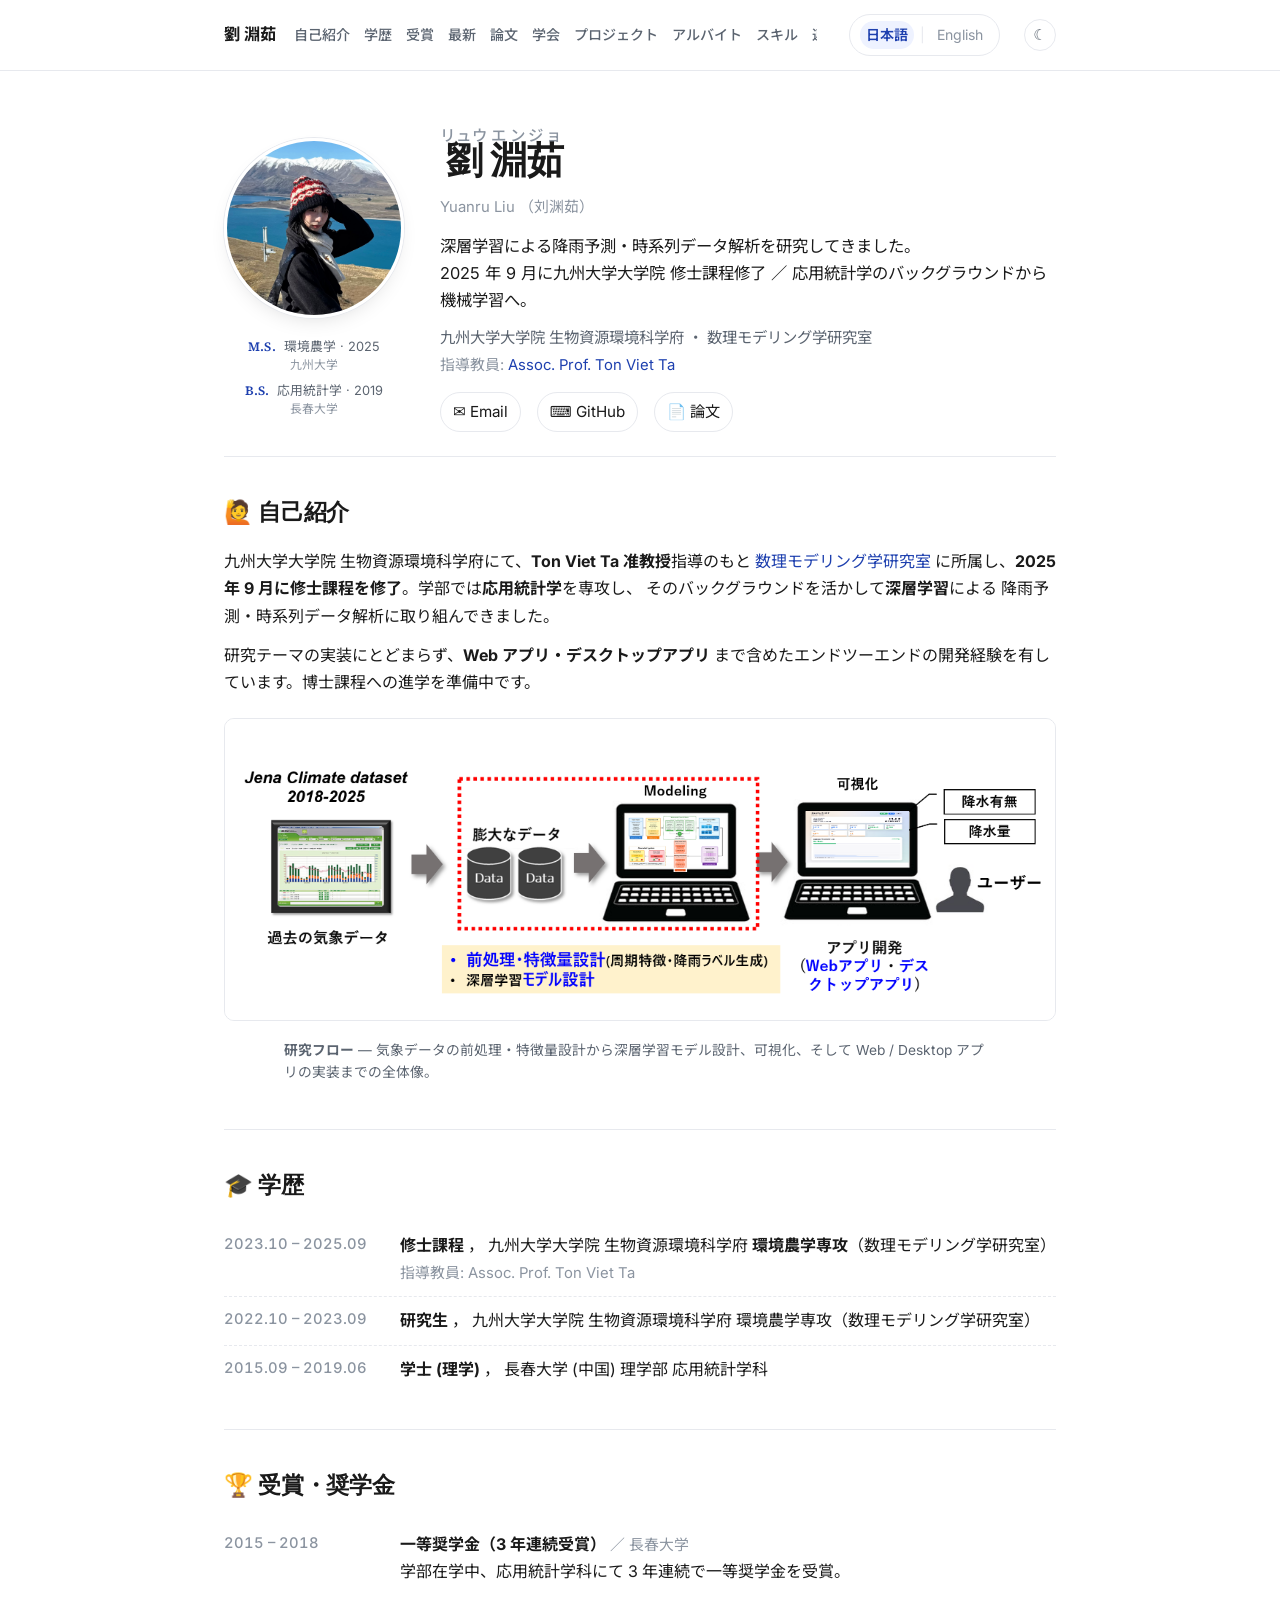
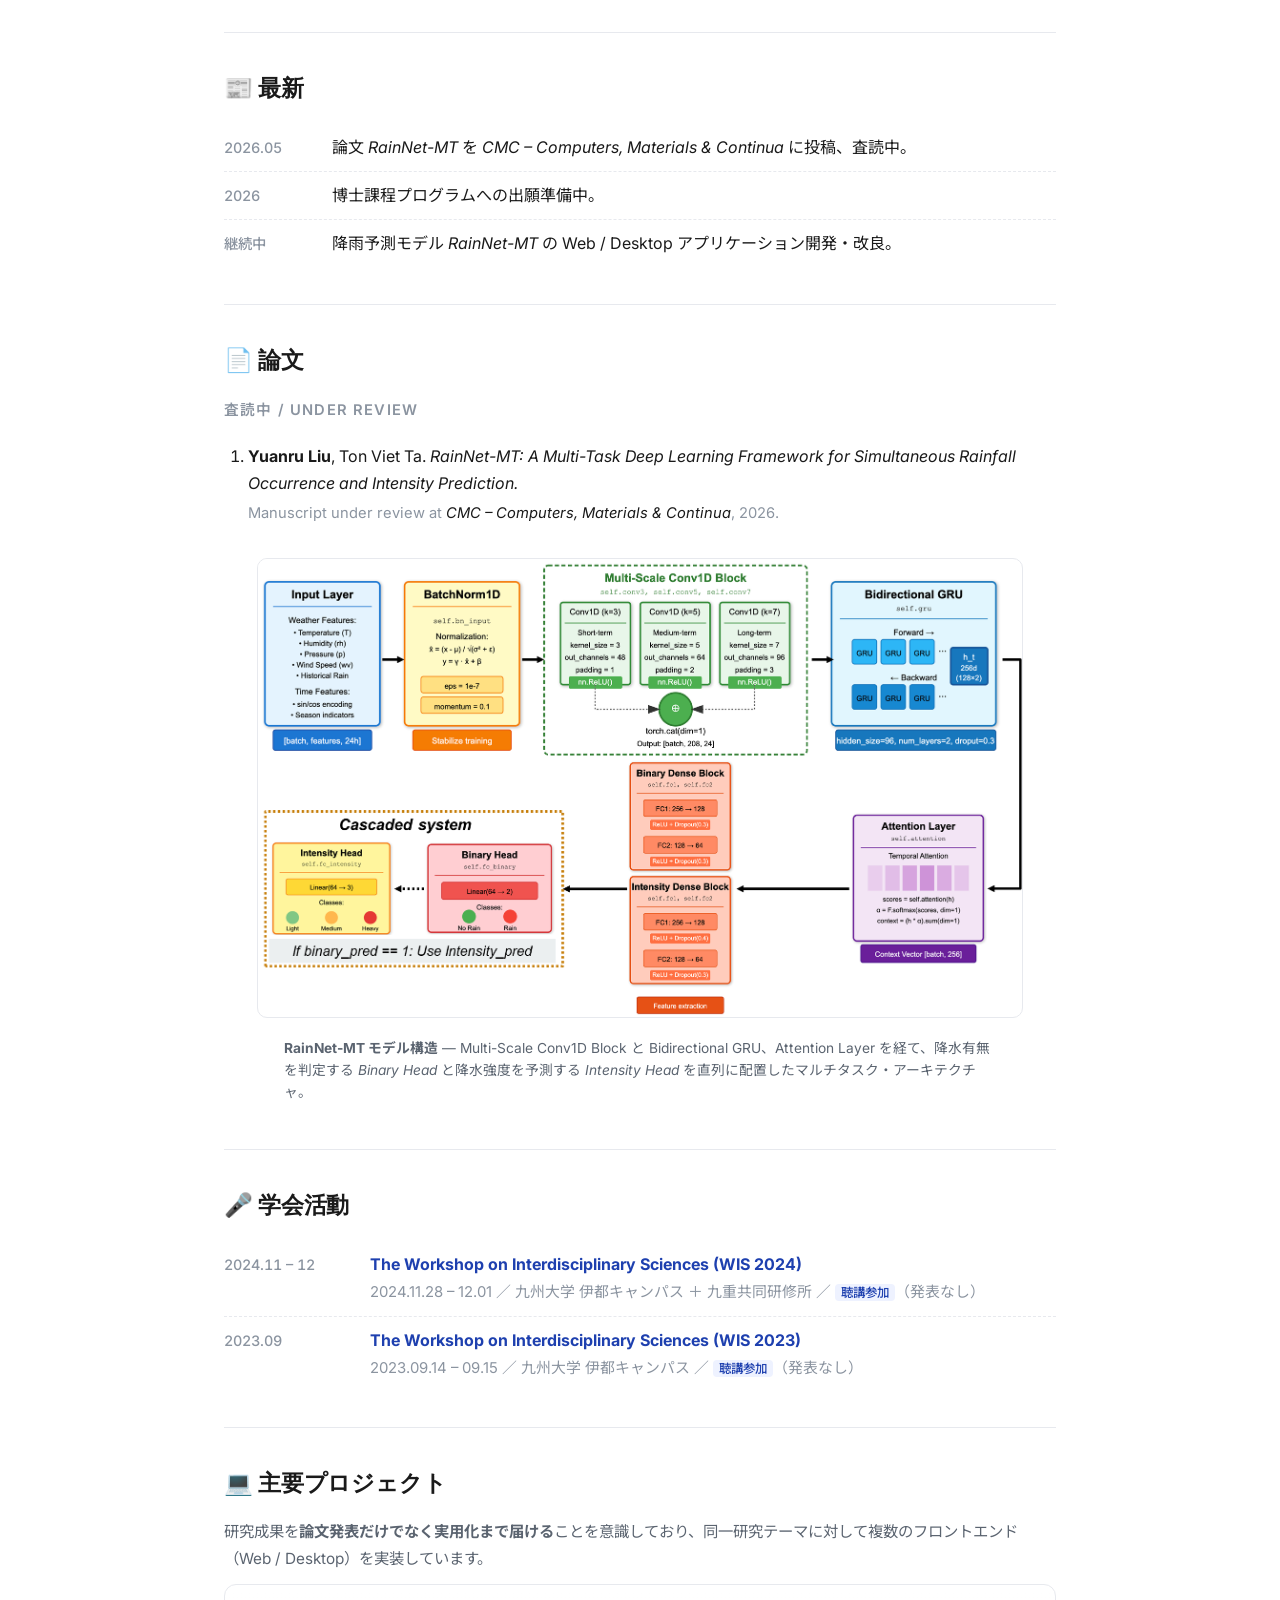
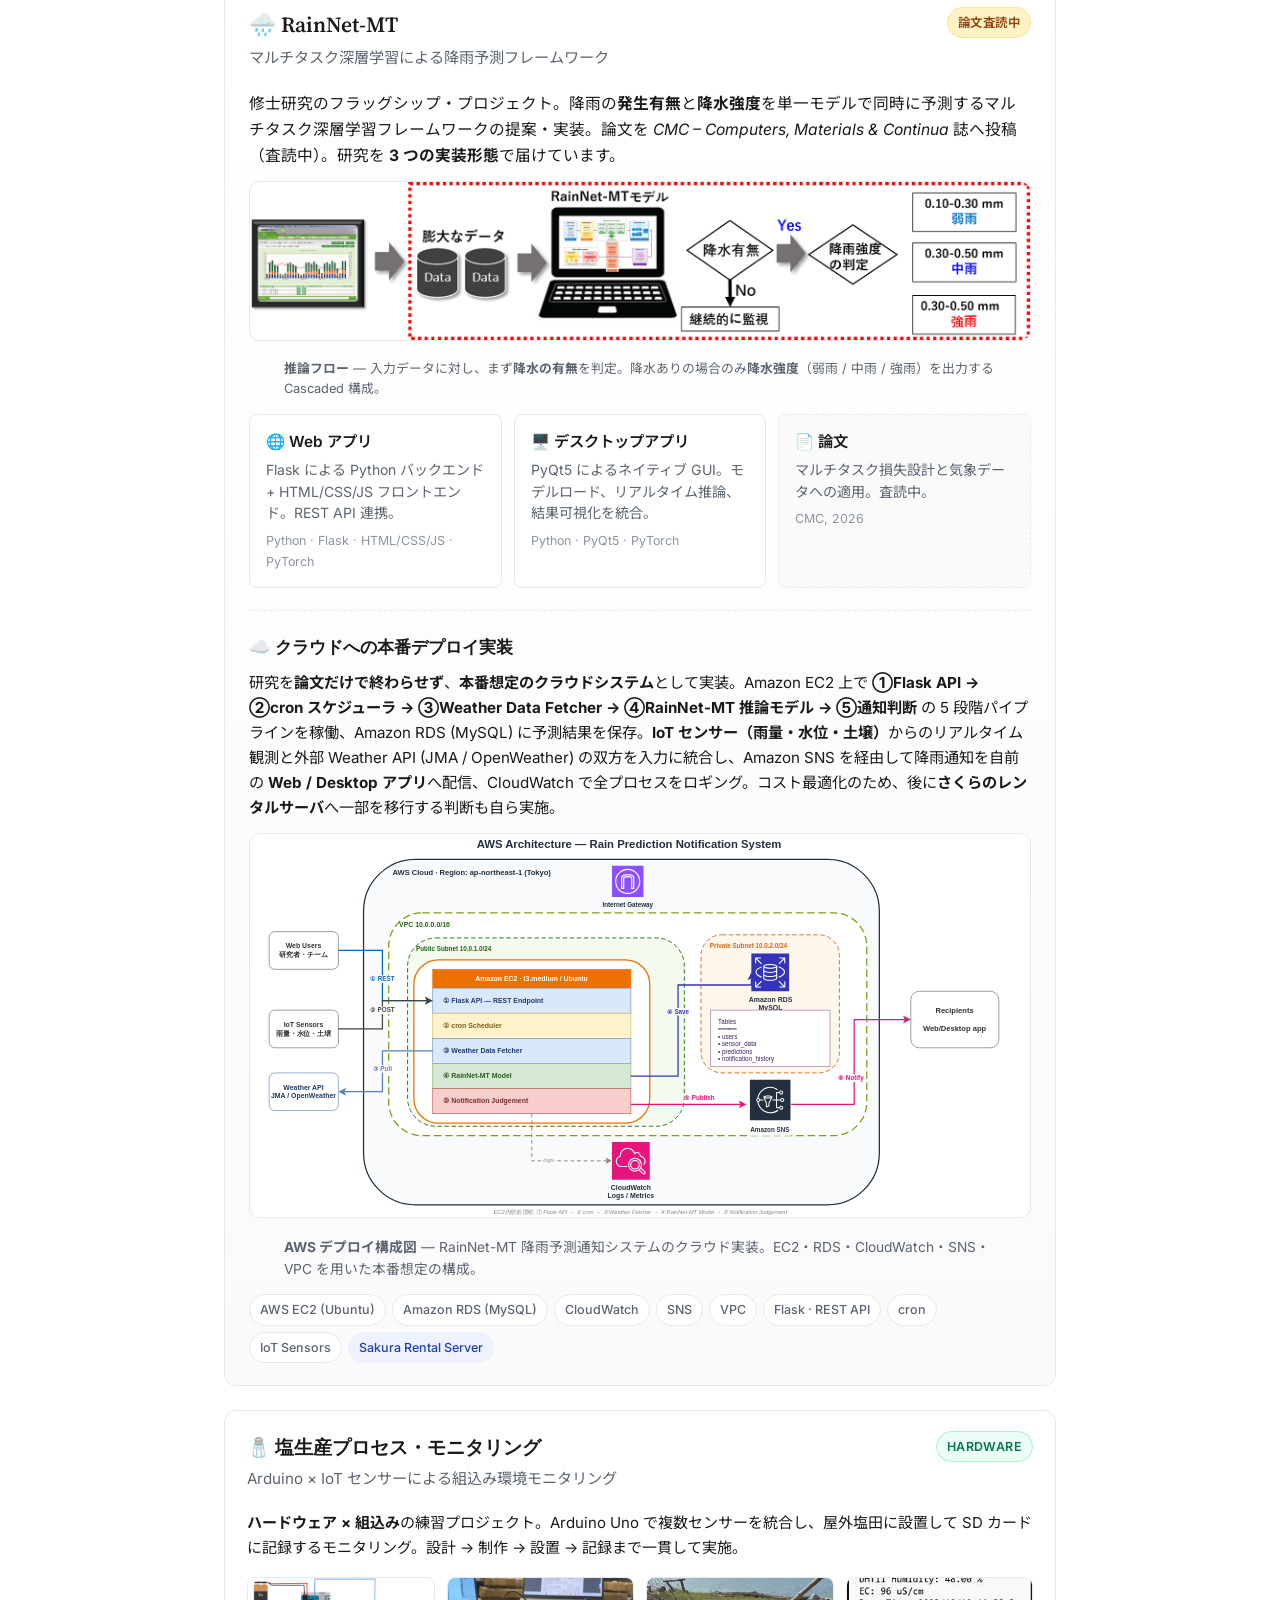
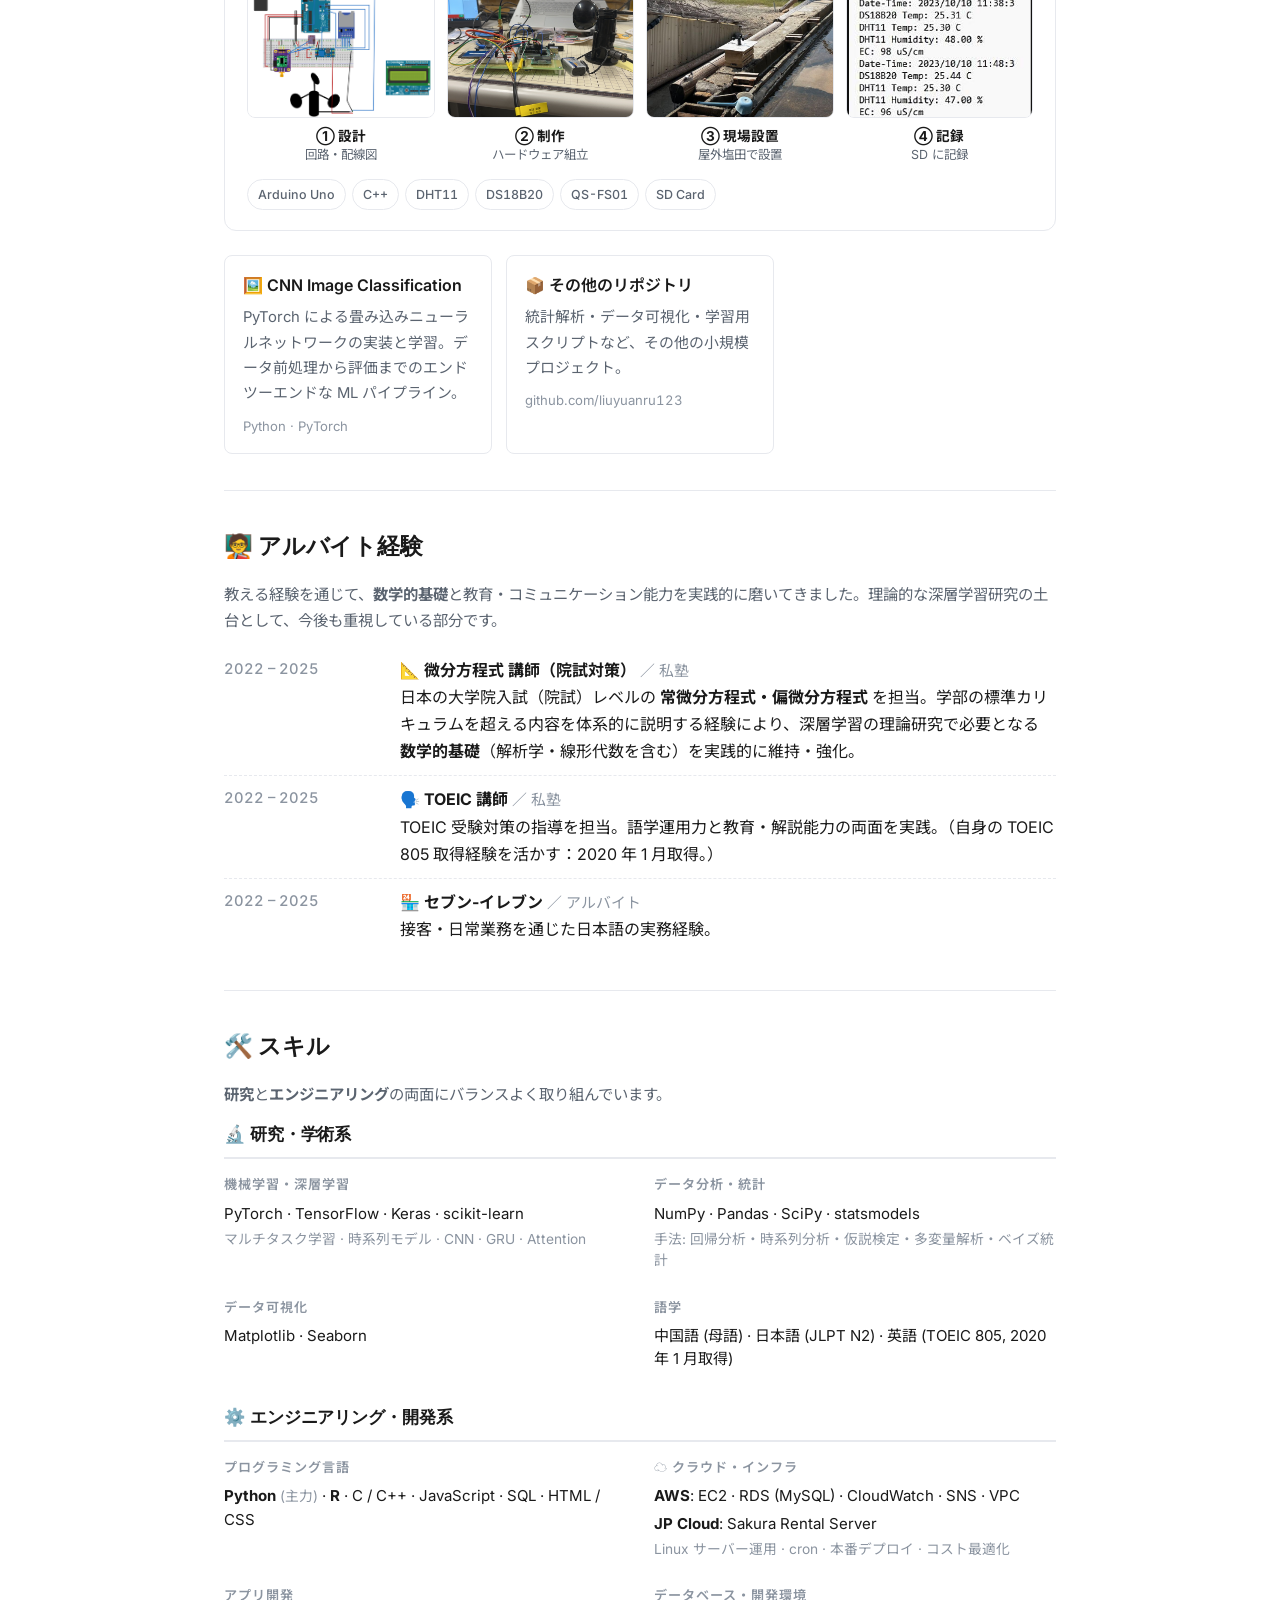
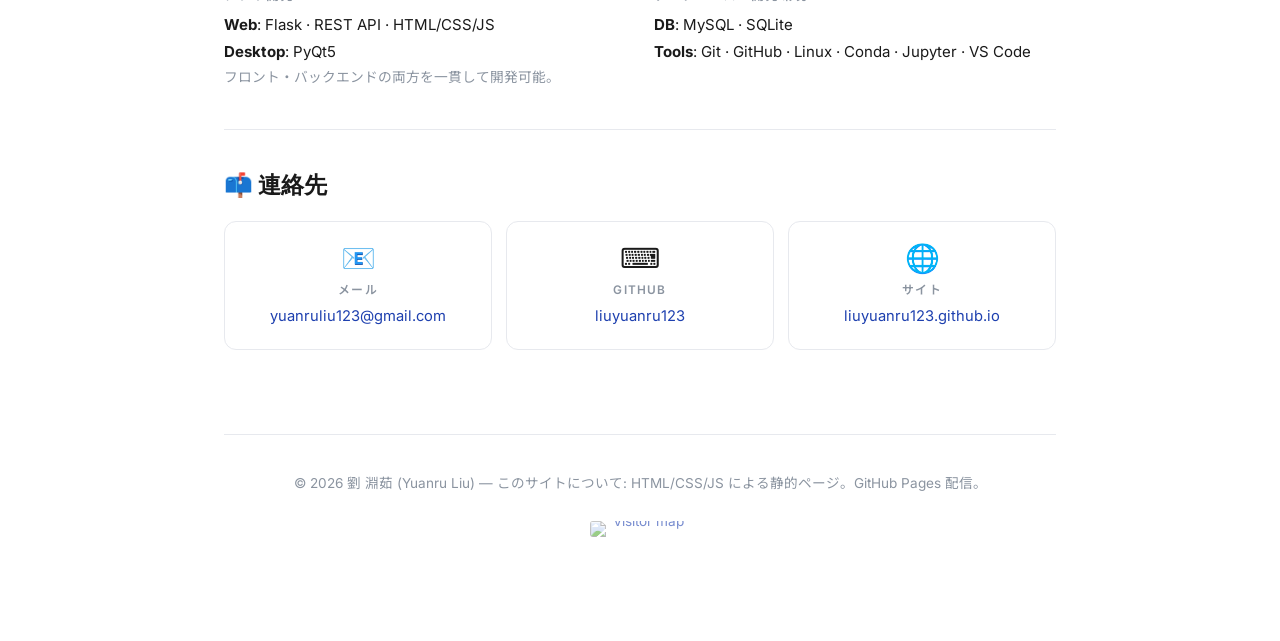
==== index.html @ 1955a474 "Add dark/light mode toggle next to language switcher - Topbar gains a small circular toggle button (" ====
<!DOCTYPE html>
<html lang="ja">
<head>
  <meta charset="UTF-8" />
  <meta name="viewport" content="width=device-width, initial-scale=1.0" />
  <title>Yuanru Liu · 劉 淵茹</title>
  <meta name="description" content="Yuanru Liu — M.S. from Kyushu University, Mathematical Modeling Lab (Sept 2025). Deep learning for rainfall prediction." />

  <link rel="preconnect" href="https://fonts.googleapis.com" />
  <link rel="preconnect" href="https://fonts.gstatic.com" crossorigin />
  <link rel="stylesheet" href="https://fonts.googleapis.com/css2?family=Inter:wght@400;500;600;700&family=Noto+Sans+JP:wght@400;500;700&family=Source+Serif+4:ital,wght@0,400;0,600;1,400&display=swap" />

  <link rel="stylesheet" href="assets/css/style.css" />

  <!-- Apply theme before first paint to avoid a flash of unthemed content -->
  <script>
    (function () {
      try {
        var t = localStorage.getItem("yl-theme");
        if (t === "dark" || (t === null && window.matchMedia && window.matchMedia("(prefers-color-scheme: dark)").matches)) {
          document.documentElement.setAttribute("data-theme", "dark");
        }
      } catch (e) {}
    })();
  </script>
</head>
<body>

  <!-- ====== Top bar ====== -->
  <header class="topbar">
    <div class="topbar-inner">
      <a class="brand" href="#top">
        <span class="lang-ja">劉 淵茹</span>
        <span class="lang-en">Yuanru Liu</span>
      </a>
      <nav class="nav">
        <a href="#about"><span class="lang-ja">自己紹介</span><span class="lang-en">About</span></a>
        <a href="#education"><span class="lang-ja">学歴</span><span class="lang-en">Education</span></a>
        <a href="#honors"><span class="lang-ja">受賞</span><span class="lang-en">Honors</span></a>
        <a href="#news"><span class="lang-ja">最新</span><span class="lang-en">News</span></a>
        <a href="#publications"><span class="lang-ja">論文</span><span class="lang-en">Publications</span></a>
        <a href="#activities"><span class="lang-ja">学会</span><span class="lang-en">Activities</span></a>
        <a href="#projects"><span class="lang-ja">プロジェクト</span><span class="lang-en">Projects</span></a>
        <a href="#experience"><span class="lang-ja">アルバイト</span><span class="lang-en">Part-time</span></a>
        <a href="#skills"><span class="lang-ja">スキル</span><span class="lang-en">Skills</span></a>
        <a href="#contact"><span class="lang-ja">連絡先</span><span class="lang-en">Contact</span></a>
      </nav>
      <div class="lang-toggle" role="group" aria-label="Language">
        <button type="button" data-set-lang="ja" aria-pressed="true">日本語</button>
        <span class="lang-sep" aria-hidden="true">|</span>
        <button type="button" data-set-lang="en" aria-pressed="false">English</button>
      </div>
      <button id="theme-btn" type="button" class="theme-toggle" aria-label="Toggle dark mode" title="Toggle dark mode">
        <span class="theme-icon theme-icon-dark" aria-hidden="true">☾</span>
        <span class="theme-icon theme-icon-light" aria-hidden="true">☼</span>
      </button>
    </div>
  </header>

  <main id="top">

    <!-- ====== Hero ====== -->
    <section class="hero">
      <div class="hero-grid">
        <div class="hero-photo">
          <img class="avatar" src="Image/personal.jpg" alt="Yuanru Liu" width="360" height="360" />
          <div class="hero-degrees">
            <div class="degree-line">
              <span class="degree-tag">M.S.</span>
              <span class="lang-ja">環境農学 · 2025</span>
              <span class="lang-en">Environmental Agriculture · 2025</span>
            </div>
            <div class="degree-school">
              <span class="lang-ja">九州大学</span>
              <span class="lang-en">Kyushu University</span>
            </div>
            <div class="degree-line">
              <span class="degree-tag">B.S.</span>
              <span class="lang-ja">応用統計学 · 2019</span>
              <span class="lang-en">Applied Statistics · 2019</span>
            </div>
            <div class="degree-school">
              <span class="lang-ja">長春大学</span>
              <span class="lang-en">Changchun University</span>
            </div>
          </div>
        </div>
        <div class="hero-text">
          <h1>
            <span class="lang-ja"><ruby>劉<rt>リュウ</rt></ruby> <ruby>淵茹<rt>エンジョ</rt></ruby></span>
            <span class="lang-en">Yuanru Liu</span>
          </h1>
          <p class="subtle">
            <span class="lang-ja">Yuanru Liu （刘渊茹）</span>
            <span class="lang-en">劉 淵茹 · 刘渊茹</span>
          </p>
          <p class="lead">
            <span class="lang-ja">深層学習による降雨予測・時系列データ解析を研究してきました。<br />
              2025 年 9 月に九州大学大学院 修士課程修了 ／ 応用統計学のバックグラウンドから機械学習へ。</span>
            <span class="lang-en">I research deep learning for rainfall prediction and time-series data analysis.<br />
              M.S. from Kyushu University (Sept 2025); bridging applied statistics and machine learning.</span>
          </p>
          <p class="affiliation">
            <span class="lang-ja">九州大学大学院 生物資源環境科学府 ・ 数理モデリング学研究室</span>
            <span class="lang-en">Graduate School of Bioresource and Bioenvironmental Sciences, Kyushu University · Mathematical Modeling Lab</span><br />
            <span class="subtle">
              <span class="lang-ja">指導教員: </span><span class="lang-en">Advisor: </span>
              <a href="https://www.agr.kyushu-u.ac.jp/lab/ta/" target="_blank" rel="noopener">Assoc. Prof. Ton Viet Ta</a>
            </span>
          </p>
          <div class="hero-links">
            <a href="mailto:yuanruliu123@gmail.com">✉ Email</a>
            <a href="https://github.com/liuyuanru123" target="_blank" rel="noopener">⌨ GitHub</a>
            <a href="#publications">📄 <span class="lang-ja">論文</span><span class="lang-en">Publications</span></a>
          </div>
        </div>
      </div>
    </section>

    <!-- ====== About ====== -->
    <section id="about" class="section">
      <h2><span class="lang-ja">🙋 自己紹介</span><span class="lang-en">🙋 About Me</span></h2>
      <div class="lang-ja">
        <p>
          九州大学大学院 生物資源環境科学府にて、<strong>Ton Viet Ta 准教授</strong>指導のもと
          <a href="https://www.agr.kyushu-u.ac.jp/lab/ta/" target="_blank" rel="noopener">数理モデリング学研究室</a>
          に所属し、<strong>2025 年 9 月に修士課程を修了</strong>。学部では<strong>応用統計学</strong>を専攻し、
          そのバックグラウンドを活かして<strong>深層学習</strong>による
          降雨予測・時系列データ解析に取り組んできました。
        </p>
        <p>
          研究テーマの実装にとどまらず、<strong>Web アプリ・デスクトップアプリ</strong>
          まで含めたエンドツーエンドの開発経験を有しています。博士課程への進学を準備中です。
        </p>
      </div>
      <div class="lang-en">
        <p>
          I <strong>completed my M.S. in September 2025</strong> at the
          <a href="https://www.agr.kyushu-u.ac.jp/lab/ta/" target="_blank" rel="noopener">Mathematical Modeling Lab</a>,
          Graduate School of Bioresource and Bioenvironmental Sciences, Kyushu University,
          under the supervision of <strong>Associate Professor Ton Viet Ta</strong>. With an
          undergraduate background in <strong>Applied Statistics</strong>, I have applied that
          foundation to <strong>deep learning</strong> for rainfall prediction and
          time-series data analysis.
        </p>
        <p>
          Beyond model development, I deliver research through <strong>full end-to-end
          implementations</strong> — including both web and desktop applications. I am
          currently preparing PhD program applications.
        </p>
      </div>

      <figure class="figure figure-wide">
        <a href="Image/researchflowchart.png" target="_blank" rel="noopener">
          <img src="Image/researchflowchart.png" alt="Research workflow: data → preprocessing → modeling → visualization → app deployment" loading="lazy" />
        </a>
        <figcaption>
          <span class="lang-ja"><strong>研究フロー</strong> — 気象データの前処理・特徴量設計から深層学習モデル設計、可視化、そして Web / Desktop アプリの実装までの全体像。</span>
          <span class="lang-en"><strong>Research workflow</strong> — from preprocessing and feature engineering of meteorological data, through deep learning model design and visualization, to deployment as web/desktop applications.</span>
        </figcaption>
      </figure>
    </section>

    <!-- ====== Education ====== -->
    <section id="education" class="section">
      <h2><span class="lang-ja">🎓 学歴</span><span class="lang-en">🎓 Education</span></h2>
      <ul class="timeline">
        <li>
          <div class="when">2023.10 – 2025.09</div>
          <div class="what">
            <strong><span class="lang-ja">修士課程</span><span class="lang-en">M.S.</span></strong>
            <span class="lang-ja">， 九州大学大学院 生物資源環境科学府 <strong>環境農学専攻</strong>（数理モデリング学研究室）</span>
            <span class="lang-en">, <strong>Department of Environmental Agriculture</strong>, Graduate School of Bioresource and Bioenvironmental Sciences, Kyushu University (Mathematical Modeling Lab)</span><br />
            <span class="subtle">
              <span class="lang-ja">指導教員: </span><span class="lang-en">Advisor: </span>
              Assoc. Prof. Ton Viet Ta
            </span>
          </div>
        </li>
        <li>
          <div class="when">2022.10 – 2023.09</div>
          <div class="what">
            <strong><span class="lang-ja">研究生</span><span class="lang-en">Research Student</span></strong>
            <span class="lang-ja">， 九州大学大学院 生物資源環境科学府 環境農学専攻（数理モデリング学研究室）</span>
            <span class="lang-en">, Department of Environmental Agriculture, Graduate School of Bioresource and Bioenvironmental Sciences, Kyushu University (Mathematical Modeling Lab)</span>
          </div>
        </li>
        <li>
          <div class="when">2015.09 – 2019.06</div>
          <div class="what">
            <strong><span class="lang-ja">学士 (理学)</span><span class="lang-en">B.S. in Science</span></strong>
            <span class="lang-ja">， 長春大学 (中国) 理学部 応用統計学科</span>
            <span class="lang-en">, Department of Applied Statistics, College of Science, Changchun University, China</span>
          </div>
        </li>
      </ul>
    </section>

    <!-- ====== Honors & Awards ====== -->
    <section id="honors" class="section">
      <h2><span class="lang-ja">🏆 受賞・奨学金</span><span class="lang-en">🏆 Honors &amp; Awards</span></h2>
      <ul class="timeline">
        <li>
          <div class="when">2015 – 2018</div>
          <div class="what">
            <strong><span class="lang-ja">一等奨学金（3 年連続受賞）</span><span class="lang-en">First-Class Scholarship (3 consecutive years)</span></strong>
            <span class="subtle">
              <span class="lang-ja">／ 長春大学</span>
              <span class="lang-en">/ Changchun University</span>
            </span><br />
            <span class="lang-ja">学部在学中、応用統計学科にて 3 年連続で一等奨学金を受賞。</span>
            <span class="lang-en">Awarded the First-Class Scholarship for three consecutive years during undergraduate studies in Applied Statistics.</span>
          </div>
        </li>
      </ul>
    </section>

    <!-- ====== News ====== -->
    <section id="news" class="section">
      <h2><span class="lang-ja">📰 最新</span><span class="lang-en">📰 News</span></h2>
      <ul class="news-list">
        <li>
          <span class="news-date">2026.05</span>
          <span class="lang-ja">論文 <em>RainNet-MT</em> を <em>CMC – Computers, Materials &amp; Continua</em> に投稿、査読中。</span>
          <span class="lang-en">Submitted manuscript <em>RainNet-MT</em> to <em>CMC – Computers, Materials &amp; Continua</em>; under review.</span>
        </li>
        <li>
          <span class="news-date">2026</span>
          <span class="lang-ja">博士課程プログラムへの出願準備中。</span>
          <span class="lang-en">Preparing PhD program applications.</span>
        </li>
        <li>
          <span class="news-date"><span class="lang-ja">継続中</span><span class="lang-en">Ongoing</span></span>
          <span class="lang-ja">降雨予測モデル <em>RainNet-MT</em> の Web / Desktop アプリケーション開発・改良。</span>
          <span class="lang-en">Continued development of the <em>RainNet-MT</em> web and desktop applications.</span>
        </li>
      </ul>
    </section>

    <!-- ====== Publications ====== -->
    <section id="publications" class="section">
      <h2><span class="lang-ja">📄 論文</span><span class="lang-en">📄 Publications</span></h2>
      <h3 class="sub">
        <span class="lang-ja">査読中 / Under Review</span>
        <span class="lang-en">Under Review</span>
      </h3>
      <ol class="pub-list">
        <li>
          <strong>Yuanru Liu</strong>, Ton Viet Ta.
          <em>RainNet-MT: A Multi-Task Deep Learning Framework for
            Simultaneous Rainfall Occurrence and Intensity Prediction.</em>
          <span class="venue">Manuscript under review at <em>CMC – Computers, Materials &amp; Continua</em>, 2026.</span>
        </li>
      </ol>

      <figure class="figure">
        <a href="Image/model.png" target="_blank" rel="noopener">
          <img src="Image/model.png" alt="RainNet-MT model architecture: Multi-Scale Conv1D + Bidirectional GRU + Attention + cascaded Binary/Intensity heads" loading="lazy" />
        </a>
        <figcaption>
          <span class="lang-ja"><strong>RainNet-MT モデル構造</strong> — Multi-Scale Conv1D Block と Bidirectional GRU、Attention Layer を経て、降水有無を判定する <em>Binary Head</em> と降水強度を予測する <em>Intensity Head</em> を直列に配置したマルチタスク・アーキテクチャ。</span>
          <span class="lang-en"><strong>RainNet-MT architecture</strong> — multi-scale Conv1D + bidirectional GRU + attention, with a cascaded <em>binary head</em> (rainfall occurrence) and <em>intensity head</em> (rainfall amount) for multi-task prediction.</span>
        </figcaption>
      </figure>
    </section>

    <!-- ====== Academic Activities ====== -->
    <section id="activities" class="section">
      <h2><span class="lang-ja">🎤 学会活動</span><span class="lang-en">🎤 Academic Activities</span></h2>
      <ul class="news-list activities-list">
        <li>
          <span class="news-date">2024.11 – 12</span>
          <span>
            <a href="https://www.agr.kyushu-u.ac.jp/lab/ta/wis2024.html" target="_blank" rel="noopener"><strong>The Workshop on Interdisciplinary Sciences (WIS 2024)</strong></a><br />
            <span class="subtle">
              <span class="lang-ja">2024.11.28 – 12.01 ／ 九州大学 伊都キャンパス ＋ 九重共同研修所 ／ <em>聴講参加</em>（発表なし）</span>
              <span class="lang-en">Nov 28 – Dec 1, 2024 / Kyushu University Ito Campus &amp; Kuju Training Center / <em>Attended</em> (no presentation)</span>
            </span>
          </span>
        </li>
        <li>
          <span class="news-date">2023.09</span>
          <span>
            <a href="https://www.agr.kyushu-u.ac.jp/lab/ta/wis2023.html" target="_blank" rel="noopener"><strong>The Workshop on Interdisciplinary Sciences (WIS 2023)</strong></a><br />
            <span class="subtle">
              <span class="lang-ja">2023.09.14 – 09.15 ／ 九州大学 伊都キャンパス ／ <em>聴講参加</em>（発表なし）</span>
              <span class="lang-en">Sep 14 – 15, 2023 / Kyushu University Ito Campus / <em>Attended</em> (no presentation)</span>
            </span>
          </span>
        </li>
      </ul>
    </section>

    <!-- ====== Projects (featured) ====== -->
    <section id="projects" class="section">
      <h2><span class="lang-ja">💻 主要プロジェクト</span><span class="lang-en">💻 Selected Projects</span></h2>
      <p class="section-lead">
        <span class="lang-ja">研究成果を<strong>論文発表だけでなく実用化まで届ける</strong>ことを意識しており、同一研究テーマに対して複数のフロントエンド（Web / Desktop）を実装しています。</span>
        <span class="lang-en">I am intentional about taking research <strong>all the way to usable software</strong>, implementing the same model behind multiple frontends (web + desktop).</span>
      </p>

      <!-- Featured project: RainNet-MT -->
      <article class="featured-project">
        <header class="fp-head">
          <div>
            <h3>🌧️ RainNet-MT</h3>
            <p class="fp-sub">
              <span class="lang-ja">マルチタスク深層学習による降雨予測フレームワーク</span>
              <span class="lang-en">Multi-Task Deep Learning Framework for Rainfall Prediction</span>
            </p>
          </div>
          <span class="status-pill">
            <span class="lang-ja">論文査読中</span>
            <span class="lang-en">Paper Under Review</span>
          </span>
        </header>
        <p class="fp-desc">
          <span class="lang-ja">修士研究のフラッグシップ・プロジェクト。降雨の<strong>発生有無</strong>と<strong>降水強度</strong>を単一モデルで同時に予測するマルチタスク深層学習フレームワークの提案・実装。論文を <em>CMC – Computers, Materials &amp; Continua</em> 誌へ投稿（査読中）。研究を <strong>3 つの実装形態</strong>で届けています。</span>
          <span class="lang-en">The flagship project of my Master&apos;s research. A multi-task deep learning framework that jointly predicts <strong>rainfall occurrence</strong> and <strong>rainfall intensity</strong> from a single model. Manuscript under review at <em>CMC – Computers, Materials &amp; Continua</em>. Delivered in <strong>three forms</strong>.</span>
        </p>

        <figure class="figure figure-inline">
          <a href="Image/predictionflow.png" target="_blank" rel="noopener">
            <img src="Image/predictionflow.png" alt="RainNet-MT inference flow: first predict occurrence; if rain, classify intensity as light / medium / heavy" loading="lazy" />
          </a>
          <figcaption>
            <span class="lang-ja"><strong>推論フロー</strong> — 入力データに対し、まず<strong>降水の有無</strong>を判定。降水ありの場合のみ<strong>降水強度</strong>（弱雨 / 中雨 / 強雨）を出力する Cascaded 構成。</span>
            <span class="lang-en"><strong>Inference flow</strong> — the model first decides <strong>whether it will rain</strong>; only when rain is detected does it output the <strong>intensity class</strong> (light / medium / heavy) — a cascaded design.</span>
          </figcaption>
        </figure>

        <div class="fp-children">
          <a class="fp-child" href="https://github.com/liuyuanru123/RainNet-MT-webapp" target="_blank" rel="noopener">
            <div class="fp-child-head">🌐 <span class="lang-ja">Web アプリ</span><span class="lang-en">Web App</span></div>
            <p class="lang-ja">Flask による Python バックエンド + HTML/CSS/JS フロントエンド。REST API 連携。</p>
            <p class="lang-en">Flask Python backend + HTML/CSS/JS frontend, connected via REST API.</p>
            <div class="tags">Python · Flask · HTML/CSS/JS · PyTorch</div>
          </a>
          <a class="fp-child" href="https://github.com/liuyuanru123/RainNet-MT-rainfall-prediction-APP" target="_blank" rel="noopener">
            <div class="fp-child-head">🖥️ <span class="lang-ja">デスクトップアプリ</span><span class="lang-en">Desktop App</span></div>
            <p class="lang-ja">PyQt5 によるネイティブ GUI。モデルロード、リアルタイム推論、結果可視化を統合。</p>
            <p class="lang-en">PyQt5 native GUI integrating model loading, real-time inference, and result visualization.</p>
            <div class="tags">Python · PyQt5 · PyTorch</div>
          </a>
          <div class="fp-child fp-child--paper">
            <div class="fp-child-head">📄 <span class="lang-ja">論文</span><span class="lang-en">Paper</span></div>
            <p class="lang-ja">マルチタスク損失設計と気象データへの適用。査読中。</p>
            <p class="lang-en">Multi-task loss design and meteorological application. Under review.</p>
            <div class="tags">CMC, 2026</div>
          </div>
        </div>

        <div class="fp-deployment">
          <h4 class="fp-deployment-title">
            <span class="lang-ja">☁️ クラウドへの本番デプロイ実装</span>
            <span class="lang-en">☁️ Production Deployment on AWS</span>
          </h4>
          <p class="fp-deployment-desc">
            <span class="lang-ja">研究を<strong>論文だけで終わらせず</strong>、<strong>本番想定のクラウドシステム</strong>として実装。Amazon EC2 上で <strong>①Flask API → ②cron スケジューラ → ③Weather Data Fetcher → ④RainNet-MT 推論モデル → ⑤通知判断</strong> の 5 段階パイプラインを稼働、Amazon RDS (MySQL) に予測結果を保存。<strong>IoT センサー（雨量・水位・土壌）</strong>からのリアルタイム観測と外部 Weather API (JMA / OpenWeather) の双方を入力に統合し、Amazon SNS を経由して降雨通知を自前の <strong>Web / Desktop アプリ</strong>へ配信、CloudWatch で全プロセスをロギング。コスト最適化のため、後に<strong>さくらのレンタルサーバ</strong>へ一部を移行する判断も自ら実施。</span>
            <span class="lang-en">Took the research <strong>beyond a paper</strong> and implemented a <strong>production-style cloud system</strong>. Amazon EC2 hosts a 5-stage pipeline: <strong>①Flask API → ②cron scheduler → ③Weather Data Fetcher → ④RainNet-MT inference → ⑤Notification Judgement</strong>; predictions persist to Amazon RDS (MySQL). <strong>IoT sensors (rainfall, water-level, soil)</strong> stream real-time observations alongside external Weather APIs (JMA / OpenWeather); Amazon SNS publishes rainfall alerts to my own <strong>Web / Desktop applications</strong>; CloudWatch logs every stage. Later migrated parts of the stack to <strong>Sakura Rental Server</strong> for cost optimization.</span>
          </p>
          <figure class="figure fp-deployment-figure">
            <a href="Image/aws_deployment.svg" target="_blank" rel="noopener">
              <img src="Image/aws_deployment.svg" alt="AWS deployment architecture: EC2 + Flask + RainNet-MT + cron + RDS + SNS + CloudWatch + VPC" loading="lazy" />
            </a>
            <figcaption>
              <span class="lang-ja"><strong>AWS デプロイ構成図</strong> — RainNet-MT 降雨予測通知システムのクラウド実装。EC2・RDS・CloudWatch・SNS・VPC を用いた本番想定の構成。</span>
              <span class="lang-en"><strong>AWS deployment architecture</strong> — production-style cloud implementation of the RainNet-MT rainfall notification system using EC2, RDS, CloudWatch, SNS, and VPC.</span>
            </figcaption>
          </figure>
          <div class="tech-tags">
            <span class="tech-tag">AWS EC2 (Ubuntu)</span>
            <span class="tech-tag">Amazon RDS (MySQL)</span>
            <span class="tech-tag">CloudWatch</span>
            <span class="tech-tag">SNS</span>
            <span class="tech-tag">VPC</span>
            <span class="tech-tag">Flask · REST API</span>
            <span class="tech-tag">cron</span>
            <span class="tech-tag">IoT Sensors</span>
            <span class="tech-tag tech-tag--alt">Sakura Rental Server</span>
          </div>
        </div>
      </article>

      <!-- ===== Secondary featured: Salt monitoring (hardware) ===== -->
      <article class="featured-project featured-project--secondary">
        <header class="fp-head">
          <div>
            <h3>🧂 <span class="lang-ja">塩生産プロセス・モニタリング</span><span class="lang-en">Salt Production Monitoring</span></h3>
            <p class="fp-sub">
              <span class="lang-ja">Arduino × IoT センサーによる組込み環境モニタリング</span>
              <span class="lang-en">Arduino-based embedded environmental monitoring</span>
            </p>
          </div>
          <span class="status-pill status-pill--alt">
            <span class="lang-ja">Hardware</span>
            <span class="lang-en">Hardware</span>
          </span>
        </header>
        <p class="fp-desc">
          <span class="lang-ja"><strong>ハードウェア × 組込み</strong>の練習プロジェクト。Arduino Uno で複数センサーを統合し、屋外塩田に設置して SD カードに記録するモニタリング。設計 → 制作 → 設置 → 記録まで一貫して実施。</span>
          <span class="lang-en">A <strong>hardware &amp; embedded</strong> practice project: an Arduino Uno integrating several sensors, deployed outdoors at a salt field, logging to an SD card. Carried through end-to-end: design → build → deploy → record.</span>
        </p>
        <div class="salt-gallery">
          <figure class="salt-figure">
            <a href="Image/salt/0.png" target="_blank" rel="noopener">
              <img src="Image/salt/0.png" alt="Wiring and circuit design diagram" loading="lazy" />
            </a>
            <figcaption>
              <strong>① <span class="lang-ja">設計</span><span class="lang-en">Design</span></strong><br />
              <span class="lang-ja">回路・配線図</span>
              <span class="lang-en">Circuit &amp; wiring</span>
            </figcaption>
          </figure>
          <figure class="salt-figure">
            <a href="Image/salt/1.jpg" target="_blank" rel="noopener">
              <img src="Image/salt/1.jpg" alt="Hardware assembly on workbench" loading="lazy" />
            </a>
            <figcaption>
              <strong>② <span class="lang-ja">制作</span><span class="lang-en">Build</span></strong><br />
              <span class="lang-ja">ハードウェア組立</span>
              <span class="lang-en">Hardware assembly</span>
            </figcaption>
          </figure>
          <figure class="salt-figure">
            <a href="Image/salt/1.2.2.jpg" target="_blank" rel="noopener">
              <img src="Image/salt/1.2.2.jpg" alt="Field installation at outdoor salt production site" loading="lazy" />
            </a>
            <figcaption>
              <strong>③ <span class="lang-ja">現場設置</span><span class="lang-en">Deploy</span></strong><br />
              <span class="lang-ja">屋外塩田で設置</span>
              <span class="lang-en">Outdoor field install</span>
            </figcaption>
          </figure>
          <figure class="salt-figure">
            <a href="Image/salt/2.png" target="_blank" rel="noopener">
              <img src="Image/salt/2.png" alt="Recorded sensor data on SD card" loading="lazy" />
            </a>
            <figcaption>
              <strong>④ <span class="lang-ja">記録</span><span class="lang-en">Output</span></strong><br />
              <span class="lang-ja">SD に記録</span>
              <span class="lang-en">Data on SD</span>
            </figcaption>
          </figure>
        </div>
        <div class="tech-tags">
          <span class="tech-tag">Arduino Uno</span>
          <span class="tech-tag">C++</span>
          <span class="tech-tag">DHT11</span>
          <span class="tech-tag">DS18B20</span>
          <span class="tech-tag">QS-FS01</span>
          <span class="tech-tag">SD Card</span>
        </div>
      </article>

      <!-- Secondary projects grid -->
      <div class="cards">
        <a class="card" href="https://github.com/liuyuanru123/CNN_-PyTorch-" target="_blank" rel="noopener">
          <div class="card-head">🖼️ CNN Image Classification</div>
          <p class="lang-ja">PyTorch による畳み込みニューラルネットワークの実装と学習。データ前処理から評価までのエンドツーエンドな ML パイプライン。</p>
          <p class="lang-en">CNN implementation and training in PyTorch — full end-to-end ML pipeline from data preprocessing to evaluation.</p>
          <div class="tags">Python · PyTorch</div>
        </a>
        <a class="card" href="https://github.com/liuyuanru123" target="_blank" rel="noopener">
          <div class="card-head">📦 <span class="lang-ja">その他のリポジトリ</span><span class="lang-en">More on GitHub</span></div>
          <p class="lang-ja">統計解析・データ可視化・学習用スクリプトなど、その他の小規模プロジェクト。</p>
          <p class="lang-en">Statistical analysis, data visualization, and learning scripts — additional small-scale work.</p>
          <div class="tags">github.com/liuyuanru123</div>
        </a>
      </div>
    </section>

    <!-- ====== Part-time Experience ====== -->
    <section id="experience" class="section">
      <h2><span class="lang-ja">🧑‍🏫 アルバイト経験</span><span class="lang-en">🧑‍🏫 Part-time Experience</span></h2>
      <p class="section-lead">
        <span class="lang-ja">教える経験を通じて、<strong>数学的基礎</strong>と教育・コミュニケーション能力を実践的に磨いてきました。理論的な深層学習研究の土台として、今後も重視している部分です。</span>
        <span class="lang-en">Teaching has kept my <strong>mathematical foundations</strong> active while building pedagogy and communication — qualities I intend to draw on for theory-oriented deep-learning research.</span>
      </p>
      <ul class="timeline experience-list">
        <li>
          <div class="when">2022 – 2025</div>
          <div class="what">
            <strong>📐 <span class="lang-ja">微分方程式 講師（院試対策）</span><span class="lang-en">Differential Equations Instructor — Graduate-Entrance-Exam Prep</span></strong>
            <span class="subtle">
              <span class="lang-ja">／ 私塾</span>
              <span class="lang-en">/ Cram school</span>
            </span><br />
            <span class="lang-ja">日本の大学院入試（院試）レベルの <strong>常微分方程式・偏微分方程式</strong> を担当。学部の標準カリキュラムを超える内容を体系的に説明する経験により、深層学習の理論研究で必要となる <strong>数学的基礎</strong>（解析学・線形代数を含む）を実践的に維持・強化。</span>
            <span class="lang-en">Taught <strong>ordinary and partial differential equations</strong> at the level of Japanese <strong>graduate-school entrance exams (院試)</strong> — content well beyond standard undergraduate calculus. Systematically explaining this material kept the <strong>mathematical foundation</strong> (analysis and linear algebra included) needed for theory-oriented ML / DL research sharp and active.</span>
          </div>
        </li>
        <li>
          <div class="when">2022 – 2025</div>
          <div class="what">
            <strong>🗣️ <span class="lang-ja">TOEIC 講師</span><span class="lang-en">TOEIC Instructor</span></strong>
            <span class="subtle">
              <span class="lang-ja">／ 私塾</span>
              <span class="lang-en">/ Cram school</span>
            </span><br />
            <span class="lang-ja">TOEIC 受験対策の指導を担当。語学運用力と教育・解説能力の両面を実践。（自身の TOEIC 805 取得経験を活かす：2020 年 1 月取得。）</span>
            <span class="lang-en">Taught TOEIC preparation — practical training in both language fluency and pedagogy. (Drawing on my own TOEIC 805 score, taken Jan 2020.)</span>
          </div>
        </li>
        <li>
          <div class="when">2022 – 2025</div>
          <div class="what">
            <strong>🏪 <span class="lang-ja">セブン-イレブン</span><span class="lang-en">7-Eleven</span></strong>
            <span class="subtle">
              <span class="lang-ja">／ アルバイト</span>
              <span class="lang-en">/ Part-time</span>
            </span><br />
            <span class="lang-ja">接客・日常業務を通じた日本語の実務経験。</span>
            <span class="lang-en">Customer service in a Japanese-language work environment.</span>
          </div>
        </li>
      </ul>
    </section>

    <!-- ====== Skills ====== -->
    <section id="skills" class="section">
      <h2><span class="lang-ja">🛠️ スキル</span><span class="lang-en">🛠️ Skills</span></h2>
      <p class="section-lead">
        <span class="lang-ja"><strong>研究</strong>と<strong>エンジニアリング</strong>の両面にバランスよく取り組んでいます。</span>
        <span class="lang-en">I work with intention across both <strong>research</strong> and <strong>engineering</strong>.</span>
      </p>

      <!-- ===== Group 1: Research / Academic ===== -->
      <div class="skills-group">
        <h3 class="skills-group-title">
          <span class="lang-ja">🔬 研究・学術系</span>
          <span class="lang-en">🔬 Research &amp; Academic</span>
        </h3>
        <div class="skills-grid">
          <div class="skill-block">
            <h4><span class="lang-ja">機械学習・深層学習</span><span class="lang-en">ML &amp; Deep Learning</span></h4>
            <p>PyTorch · TensorFlow · Keras · scikit-learn</p>
            <p class="muted">
              <span class="lang-ja">マルチタスク学習 · 時系列モデル · CNN · GRU · Attention</span>
              <span class="lang-en">Multi-task learning · time-series models · CNN · GRU · Attention</span>
            </p>
          </div>
          <div class="skill-block">
            <h4><span class="lang-ja">データ分析・統計</span><span class="lang-en">Data &amp; Statistics</span></h4>
            <p>NumPy · Pandas · SciPy · statsmodels</p>
            <p class="muted">
              <span class="lang-ja">手法: 回帰分析・時系列分析・仮説検定・多変量解析・ベイズ統計</span>
              <span class="lang-en">Methods: regression · time-series · hypothesis testing · multivariate · Bayesian</span>
            </p>
          </div>
          <div class="skill-block">
            <h4><span class="lang-ja">データ可視化</span><span class="lang-en">Visualization</span></h4>
            <p>Matplotlib · Seaborn</p>
          </div>
          <div class="skill-block">
            <h4><span class="lang-ja">語学</span><span class="lang-en">Languages (Human)</span></h4>
            <p>
              <span class="lang-ja">中国語 (母語) · 日本語 (JLPT N2) · 英語 (TOEIC 805, 2020 年 1 月取得)</span>
              <span class="lang-en">Chinese (Native) · Japanese (JLPT N2) · English (TOEIC 805, taken Jan 2020)</span>
            </p>
          </div>
        </div>
      </div>

      <!-- ===== Group 2: Engineering / Development ===== -->
      <div class="skills-group">
        <h3 class="skills-group-title">
          <span class="lang-ja">⚙️ エンジニアリング・開発系</span>
          <span class="lang-en">⚙️ Engineering &amp; Development</span>
        </h3>
        <div class="skills-grid">
          <div class="skill-block">
            <h4><span class="lang-ja">プログラミング言語</span><span class="lang-en">Programming Languages</span></h4>
            <p><strong>Python</strong> <span class="muted">(<span class="lang-ja">主力</span><span class="lang-en">primary</span>)</span> · <strong>R</strong> · C / C++ · JavaScript · SQL · HTML / CSS</p>
          </div>
          <div class="skill-block">
            <h4><span class="lang-ja">☁️ クラウド・インフラ</span><span class="lang-en">☁️ Cloud &amp; Infrastructure</span></h4>
            <p><strong>AWS</strong>: EC2 · RDS (MySQL) · CloudWatch · SNS · VPC</p>
            <p><strong>JP Cloud</strong>: Sakura Rental Server</p>
            <p class="muted">
              <span class="lang-ja">Linux サーバー運用 · cron · 本番デプロイ · コスト最適化</span>
              <span class="lang-en">Linux server administration · cron · production deployment · cost optimization</span>
            </p>
          </div>
          <div class="skill-block">
            <h4><span class="lang-ja">アプリ開発</span><span class="lang-en">Application Development</span></h4>
            <p><strong>Web</strong>: Flask · REST API · HTML/CSS/JS</p>
            <p><strong>Desktop</strong>: PyQt5</p>
            <p class="muted">
              <span class="lang-ja">フロント・バックエンドの両方を一貫して開発可能。</span>
              <span class="lang-en">Comfortable end-to-end with both frontend and backend.</span>
            </p>
          </div>
          <div class="skill-block">
            <h4><span class="lang-ja">データベース・開発環境</span><span class="lang-en">Databases &amp; Tooling</span></h4>
            <p><strong>DB</strong>: MySQL · SQLite</p>
            <p><strong>Tools</strong>: Git · GitHub · Linux · Conda · Jupyter · VS Code</p>
          </div>
        </div>
      </div>
    </section>

    <!-- ====== Contact ====== -->
    <section id="contact" class="section">
      <h2><span class="lang-ja">📫 連絡先</span><span class="lang-en">📫 Contact</span></h2>
      <div class="contact-row">
        <a class="contact-card" href="mailto:yuanruliu123@gmail.com">
          <div class="contact-icon">📧</div>
          <div class="contact-label"><span class="lang-ja">メール</span><span class="lang-en">Email</span></div>
          <div class="contact-value">yuanruliu123@gmail.com</div>
        </a>
        <a class="contact-card" href="https://github.com/liuyuanru123" target="_blank" rel="noopener">
          <div class="contact-icon">⌨</div>
          <div class="contact-label">GitHub</div>
          <div class="contact-value">liuyuanru123</div>
        </a>
        <a class="contact-card" href="https://liuyuanru123.github.io/">
          <div class="contact-icon">🌐</div>
          <div class="contact-label"><span class="lang-ja">サイト</span><span class="lang-en">Website</span></div>
          <div class="contact-value">liuyuanru123.github.io</div>
        </a>
      </div>
    </section>

    <footer class="footer">
      <p>
        <span class="lang-ja">© 2026 劉 淵茹 (Yuanru Liu) — このサイトについて: HTML/CSS/JS による静的ページ。GitHub Pages 配信。</span>
        <span class="lang-en">© 2026 Yuanru Liu — Built with plain HTML/CSS/JS, served via GitHub Pages.</span>
      </p>
      <a class="visitor-badge" href="https://mapmyvisitors.com/web/1c4jt" target="_blank" rel="noopener" title="Visit tracker">
        <img src="https://mapmyvisitors.com/map.png?d=idWkh4sTTiqwJ1g99LJC2tnM_lAJrCOI64m8L2atek0&amp;cl=ffffff" alt="Visitor map" loading="lazy" />
      </a>
    </footer>

  </main>

  <!-- Lightbox overlay: hidden by default, shown when a figure image is clicked -->
  <div id="lightbox" class="lightbox" hidden>
    <button type="button" class="lightbox-close" aria-label="Close">×</button>
    <img class="lightbox-img" src="" alt="" />
  </div>

  <script src="assets/js/i18n.js"></script>
  <script src="assets/js/lightbox.js"></script>
  <script src="assets/js/theme.js"></script>
</body>
</html>
---- assets/css/style.css ----
/* ============================================================
   Yuanru Liu — academic homepage
   Minimal, light, content-first. Inspired by classic
   academicpages-style profiles.
   ============================================================ */

:root {
  --bg: #ffffff;
  --bg-soft: #fafafa;
  --text: #1a1a1a;
  --text-soft: #5b6470;
  --text-muted: #8b94a0;
  --line: #e7e9ee;
  --accent: #1e40af;
  --accent-soft: #eef2ff;
  --topbar-bg: rgba(255, 255, 255, 0.92);
  --card-fill: #ffffff;
  --radius: 8px;
  --max-w: 880px;
  --serif: "Source Serif 4", Georgia, "Hiragino Mincho ProN", serif;
  --sans: "Inter", "Noto Sans JP", "Hiragino Kaku Gothic ProN",
          system-ui, -apple-system, "Segoe UI", sans-serif;
}

:root[data-theme="dark"] {
  --bg: #0f172a;
  --bg-soft: #172033;
  --text: #e5e8ee;
  --text-soft: #a4adbd;
  --text-muted: #6c7689;
  --line: #1e2a44;
  --accent: #60a5fa;
  --accent-soft: rgba(96, 165, 250, 0.14);
  --topbar-bg: rgba(15, 23, 42, 0.88);
  --card-fill: #142036;
}

* { box-sizing: border-box; }

html, body {
  margin: 0;
  padding: 0;
  background: var(--bg);
  color: var(--text);
  font-family: var(--sans);
  font-size: 16px;
  line-height: 1.7;
  -webkit-font-smoothing: antialiased;
  scroll-behavior: smooth;
  transition: background-color 200ms ease, color 200ms ease;
}

a {
  color: var(--accent);
  text-decoration: none;
  border-bottom: 1px solid transparent;
  transition: border-color 120ms ease;
}
a:hover { border-bottom-color: var(--accent); }

/* ===== language visibility (controlled by <html lang>) ===== */
:root[lang="ja"] .lang-en { display: none !important; }
:root[lang="en"] .lang-ja { display: none !important; }

/* ===== Top bar ===== */
.topbar {
  position: sticky;
  top: 0;
  z-index: 50;
  background: var(--topbar-bg);
  backdrop-filter: saturate(180%) blur(10px);
  border-bottom: 1px solid var(--line);
}
.topbar-inner {
  max-width: var(--max-w);
  margin: 0 auto;
  padding: 14px 24px;
  display: flex;
  align-items: center;
  gap: 18px;
}
.brand {
  font-weight: 700;
  font-size: 1.02rem;
  color: var(--text);
  border: 0;
  white-space: nowrap;
  flex-shrink: 0;
}
.brand:hover { color: var(--accent); }

.nav {
  display: flex;
  gap: 14px;
  margin-left: auto;
  margin-right: 14px;
  flex-wrap: nowrap;
  overflow-x: auto;
  min-width: 0;
  scrollbar-width: none;
}
.nav::-webkit-scrollbar { display: none; }
.nav a {
  color: var(--text-soft);
  font-size: 0.88rem;
  font-weight: 500;
  border: 0;
  white-space: nowrap;
  flex-shrink: 0;
}
.nav a:hover { color: var(--accent); }

.lang-toggle { flex-shrink: 0; }

/* language toggle in top right */
.lang-toggle {
  display: inline-flex;
  align-items: center;
  gap: 6px;
  font-size: 0.88rem;
  padding: 6px 10px;
  border: 1px solid var(--line);
  border-radius: 999px;
  background: var(--bg);
}
.lang-toggle button {
  background: none;
  border: 0;
  padding: 2px 6px;
  cursor: pointer;
  color: var(--text-muted);
  font: inherit;
  border-radius: 999px;
  transition: color 120ms ease, background 120ms ease;
}
.lang-toggle button[aria-pressed="true"] {
  color: var(--accent);
  background: var(--accent-soft);
  font-weight: 600;
}
.lang-toggle button:hover { color: var(--accent); }
.lang-sep { color: var(--line); }

/* ===== Theme toggle (dark / light) ===== */
.theme-toggle {
  flex-shrink: 0;
  margin-left: 6px;
  width: 32px;
  height: 32px;
  border: 1px solid var(--line);
  border-radius: 999px;
  background: var(--bg);
  color: var(--text-soft);
  cursor: pointer;
  font: inherit;
  font-size: 0.95rem;
  display: inline-flex;
  align-items: center;
  justify-content: center;
  padding: 0;
  transition: color 160ms ease, background 160ms ease, border-color 160ms ease;
}
.theme-toggle:hover {
  color: var(--accent);
  border-color: var(--accent);
  background: var(--accent-soft);
}
.theme-icon { line-height: 1; display: inline-block; }
.theme-icon-light { display: none; }
:root[data-theme="dark"] .theme-icon-dark { display: none; }
:root[data-theme="dark"] .theme-icon-light { display: inline-block; }

/* ===== Main layout ===== */
main {
  max-width: var(--max-w);
  margin: 0 auto;
  padding: 0 24px 80px;
}

/* ===== Hero ===== */
.hero { padding: 56px 0 24px; }
.hero-grid {
  display: grid;
  grid-template-columns: 180px 1fr;
  gap: 36px;
  align-items: center;
}
.hero-photo .avatar-placeholder {
  width: 180px;
  height: 180px;
  border-radius: 50%;
  background: linear-gradient(135deg, #c7d2fe 0%, #e0e7ff 100%);
  display: flex;
  align-items: center;
  justify-content: center;
  font-family: var(--serif);
  font-size: 3rem;
  font-weight: 600;
  color: var(--accent);
  letter-spacing: 1px;
  border: 1px solid var(--line);
}
.hero-text h1 {
  font-family: var(--serif);
  font-size: 2.3rem;
  margin: 0 0 4px;
  letter-spacing: -0.01em;
}
.subtle { color: var(--text-muted); font-size: 0.93rem; margin: 0 0 12px; }
.lead { margin: 12px 0; font-size: 1.02rem; line-height: 1.65; color: var(--text); }
.affiliation { margin: 8px 0 14px; color: var(--text-soft); font-size: 0.96rem; }
.hero-links {
  display: flex;
  gap: 16px;
  flex-wrap: wrap;
  margin-top: 10px;
  font-size: 0.95rem;
}
.hero-links a {
  padding: 6px 12px;
  border: 1px solid var(--line);
  border-radius: 999px;
  color: var(--text);
}
.hero-links a:hover {
  background: var(--accent-soft);
  border-color: var(--accent);
  color: var(--accent);
}

/* ===== Section ===== */
.section {
  padding: 36px 0;
  border-top: 1px solid var(--line);
}
.section h2 {
  font-family: var(--serif);
  font-size: 1.45rem;
  font-weight: 600;
  margin: 0 0 16px;
  letter-spacing: -0.005em;
}
.section h3.sub {
  font-size: 0.92rem;
  font-weight: 600;
  text-transform: uppercase;
  letter-spacing: 0.08em;
  color: var(--text-muted);
  margin: 18px 0 10px;
}
.section p { margin: 0 0 12px; }

/* ===== News ===== */
.news-list {
  list-style: none;
  padding: 0;
  margin: 0;
}
.news-list li {
  display: grid;
  grid-template-columns: 92px 1fr;
  gap: 16px;
  padding: 10px 0;
  border-bottom: 1px dashed var(--line);
  align-items: baseline;
}
.news-list li:last-child { border-bottom: 0; }
.news-date {
  color: var(--text-muted);
  font-variant-numeric: tabular-nums;
  font-size: 0.9rem;
  font-weight: 500;
}
/* Activities have longer date strings like "2024.11 – 12" */
.activities-list li { grid-template-columns: 130px 1fr; }
.activities-list em {
  font-style: normal;
  background: var(--accent-soft);
  color: var(--accent);
  padding: 1px 6px;
  border-radius: 4px;
  font-size: 0.84em;
  font-weight: 500;
}

/* ===== Publications ===== */
.pub-list {
  list-style: decimal;
  padding-left: 24px;
  margin: 0;
}
.pub-list li {
  padding: 10px 0;
  border-bottom: 1px dashed var(--line);
}
.pub-list li:last-child { border-bottom: 0; }
.pub-list em { color: var(--text); }
.venue { display: block; color: var(--text-muted); font-size: 0.92rem; margin-top: 4px; }

/* ===== Education timeline ===== */
.timeline {
  list-style: none;
  padding: 0;
  margin: 0;
}
.timeline li {
  display: grid;
  grid-template-columns: 160px 1fr;
  gap: 16px;
  padding: 10px 0;
  border-bottom: 1px dashed var(--line);
}
.timeline li:last-child { border-bottom: 0; }
.timeline .when {
  color: var(--text-muted);
  font-variant-numeric: tabular-nums;
  font-size: 0.92rem;
  font-weight: 500;
}
.placeholder {
  color: var(--text-muted);
  font-style: italic;
  background: var(--bg-soft);
  padding: 1px 6px;
  border-radius: 4px;
  border: 1px dashed var(--line);
}

/* ===== Project cards ===== */
.cards {
  display: grid;
  grid-template-columns: repeat(auto-fill, minmax(240px, 1fr));
  gap: 14px;
}
.card {
  border: 1px solid var(--line);
  border-radius: var(--radius);
  padding: 16px 18px;
  color: var(--text);
  transition: border-color 120ms ease, transform 120ms ease, box-shadow 120ms ease;
  display: block;
}
.card:hover {
  border-color: var(--accent);
  transform: translateY(-1px);
  box-shadow: 0 4px 16px -8px rgba(30, 64, 175, 0.25);
  background: var(--bg);
}
.card-head {
  font-weight: 600;
  margin-bottom: 6px;
  font-size: 1rem;
}
.card p { margin: 4px 0; font-size: 0.93rem; color: var(--text-soft); }
.card .tags {
  margin-top: 8px;
  font-size: 0.82rem;
  color: var(--text-muted);
  font-variant-numeric: tabular-nums;
}
/* Non-clickable card (e.g. external collab project we describe but don't link out) */
.card--static {
  cursor: default;
}
.card--static:hover {
  border-color: var(--line);
  transform: none;
  box-shadow: none;
}
.badge {
  display: inline-block;
  font-size: 0.7rem;
  font-weight: 600;
  text-transform: uppercase;
  letter-spacing: 0.05em;
  padding: 2px 8px;
  margin-left: 4px;
  border-radius: 999px;
  background: var(--accent-soft);
  color: var(--accent);
  vertical-align: middle;
}

/* ===== Skills & two-col ===== */
.two-col {
  display: grid;
  grid-template-columns: 1fr 1fr;
  gap: 32px;
}
.two-col h2 { margin-top: 0; }
.skills-list {
  list-style: none;
  padding: 0;
  margin: 0;
}
.skills-list li {
  padding: 6px 0;
  font-size: 0.96rem;
  color: var(--text-soft);
}
.skills-list li strong { color: var(--text); }

/* ===== Contact ===== */
.contact-list { list-style: none; padding: 0; margin: 0; }
.contact-list li { padding: 6px 0; }

/* ===== Footer ===== */
.footer {
  margin-top: 48px;
  padding: 24px 0;
  border-top: 1px solid var(--line);
  text-align: center;
  color: var(--text-muted);
  font-size: 0.85rem;
}
.visitor-badge {
  display: inline-block;
  margin-top: 12px;
  width: 100px;
  opacity: 0.6;
  transition: opacity 200ms ease;
  line-height: 0;
  border: 0;
}
.visitor-badge:hover { opacity: 1; }
.visitor-badge img {
  width: 100%;
  height: auto;
  display: block;
  border-radius: 3px;
  border: 0;
}

/* ===== Hero degrees: quick-scan summary below the avatar ===== */
.hero-degrees {
  margin-top: 14px;
  text-align: center;
  font-size: 0.8rem;
  color: var(--text-soft);
  line-height: 1.5;
}
.degree-line {
  padding-top: 5px;
}
.degree-tag {
  display: inline-block;
  font-family: var(--serif);
  font-weight: 600;
  color: var(--accent);
  margin-right: 4px;
  letter-spacing: 0.01em;
}
.degree-school {
  font-size: 0.74rem;
  color: var(--text-muted);
  padding-bottom: 2px;
}

/* ===== Figures (research / model / flow diagrams) =====
   Three figures have very different aspect ratios:
   - model.png         1.67  (near-square)
   - researchflowchart 2.76  (wide)
   - predictionflow    4.95  (very wide ribbon)
   Strategy: constrain by max-width AND max-height, let each image
   scale at its natural ratio. Center within the figure.            */
.figure {
  margin: 22px auto 10px;
  text-align: center;
}
.figure a {
  display: inline-block;
  border: 0;
  border-radius: 10px;
  position: relative;
  max-width: 100%;
  line-height: 0; /* avoid 4px gap under inline-block image */
}
.figure img {
  max-width: 100%;
  max-height: 460px;
  width: auto;
  height: auto;
  display: inline-block;
  border: 1px solid var(--line);
  border-radius: 10px;
  background: #fff;
  transition: border-color 180ms ease, box-shadow 200ms ease, transform 200ms ease;
}
.figure a:hover img {
  border-color: var(--accent);
  box-shadow: 0 10px 30px -14px rgba(30, 64, 175, 0.35);
  transform: translateY(-2px);
}
.figure a::after {
  content: "🔍 Click to enlarge";
  position: absolute;
  top: 8px;
  right: 8px;
  font-size: 0.72rem;
  padding: 3px 9px;
  background: rgba(255, 255, 255, 0.92);
  color: var(--text-soft);
  border: 1px solid var(--line);
  border-radius: 999px;
  opacity: 0;
  transition: opacity 160ms ease;
  pointer-events: none;
  line-height: 1.4;
}
.figure a:hover::after { opacity: 1; }
:root[lang="ja"] .figure a::after { content: "🔍 拡大表示"; }
.figure figcaption {
  margin: 10px auto 0;
  max-width: 720px;
  font-size: 0.86rem;
  color: var(--text-soft);
  line-height: 1.6;
  text-align: left;
  padding: 0 4px;
}
/* Wide ribbon figures (very high aspect ratio) — let them span full column */
.figure-wide img { max-height: 340px; }
/* Inline figures used inside cards — smaller cap */
.figure-inline {
  margin: 12px 0 14px;
}
.figure-inline img { max-height: 240px; }
.figure-inline figcaption { font-size: 0.8rem; }

/* ===== Hero: seeking-research call-out ===== */
.tagline {
  margin: 14px 0 4px;
  padding: 10px 14px;
  background: var(--accent-soft);
  border-left: 3px solid var(--accent);
  border-radius: 0 6px 6px 0;
  font-size: 0.96rem;
  color: var(--text);
}

/* ===== Section lead-in paragraph ===== */
.section-lead {
  color: var(--text-soft);
  font-size: 0.96rem;
  margin: -4px 0 18px;
}

/* ===== Featured project (RainNet-MT) ===== */
.featured-project {
  margin: 8px 0 24px;
  border: 1px solid var(--line);
  border-radius: 12px;
  padding: 22px 24px;
  background: linear-gradient(180deg, var(--bg) 0%, var(--bg-soft) 100%);
  position: relative;
}
.fp-head {
  display: flex;
  align-items: flex-start;
  justify-content: space-between;
  gap: 12px;
  margin-bottom: 8px;
}
.fp-head h3 {
  font-family: var(--serif);
  font-size: 1.35rem;
  font-weight: 600;
  margin: 0 0 2px;
  color: var(--text);
}
.fp-sub {
  margin: 0;
  color: var(--text-soft);
  font-size: 0.95rem;
}
.status-pill {
  display: inline-flex;
  align-items: center;
  gap: 4px;
  padding: 4px 10px;
  background: #fef3c7;
  color: #92400e;
  border: 1px solid #fde68a;
  border-radius: 999px;
  font-size: 0.78rem;
  font-weight: 600;
  letter-spacing: 0.03em;
  text-transform: uppercase;
  white-space: nowrap;
}
.fp-desc {
  margin: 8px 0 16px;
  color: var(--text);
  font-size: 0.98rem;
  line-height: 1.65;
}
.fp-children {
  display: grid;
  grid-template-columns: repeat(auto-fit, minmax(200px, 1fr));
  gap: 12px;
  margin-top: 4px;
}
.fp-child {
  display: block;
  padding: 14px 16px;
  border: 1px solid var(--line);
  background: var(--bg);
  border-radius: 8px;
  color: var(--text);
  transition: border-color 120ms ease, transform 120ms ease, box-shadow 120ms ease;
}
.fp-child:hover {
  border-color: var(--accent);
  transform: translateY(-1px);
  box-shadow: 0 4px 14px -8px rgba(30, 64, 175, 0.3);
}
.fp-child--paper {
  cursor: default;
  background: var(--bg-soft);
  border-style: dashed;
}
.fp-child--paper:hover {
  transform: none;
  box-shadow: none;
  border-color: var(--line);
}
.fp-child-head {
  font-weight: 600;
  font-size: 0.96rem;
  margin-bottom: 4px;
  color: var(--text);
}
.fp-child p {
  margin: 4px 0;
  font-size: 0.88rem;
  color: var(--text-soft);
  line-height: 1.55;
}
.fp-child .tags {
  margin-top: 6px;
  font-size: 0.78rem;
  color: var(--text-muted);
}

/* ===== Skills grid (strict 2-col so 4 items lay out as a clean 2x2) ===== */
.skills-grid {
  display: grid;
  grid-template-columns: repeat(2, 1fr);
  gap: 20px 28px;
  align-items: start;
}
.skill-block h4 {
  font-size: 0.82rem;
  font-weight: 600;
  text-transform: uppercase;
  letter-spacing: 0.08em;
  color: var(--text-muted);
  margin: 0 0 6px;
}
.skill-block p {
  margin: 4px 0;
  font-size: 0.94rem;
  color: var(--text);
  line-height: 1.55;
}
.skill-block .muted,
.muted {
  color: var(--text-muted);
  font-size: 0.86rem;
}

/* ===== Furigana (ruby annotations on kanji names) ===== */
ruby rt {
  font-family: var(--sans);
  font-size: 0.42em;
  font-weight: 500;
  color: var(--text-muted);
  letter-spacing: 0.08em;
  line-height: 1.2;
}
.hero-text h1 ruby { ruby-position: over; }

/* ===== Avatar (real photo) ===== */
.avatar {
  width: 180px;
  height: 180px;
  border-radius: 50%;
  object-fit: cover;
  border: 3px solid var(--bg);
  box-shadow: 0 0 0 1px var(--line), 0 8px 24px -12px rgba(0, 0, 0, 0.2);
  display: block;
}

/* ===== Featured project: secondary variant (one notch smaller than RainNet-MT) ===== */
.featured-project--secondary {
  background: var(--bg);
  padding: 20px 22px;
  margin: 22px 0 24px;
}
.featured-project--secondary .fp-head h3 {
  font-size: 1.2rem;
}
.featured-project--secondary .fp-desc {
  font-size: 0.94rem;
}
.status-pill--alt {
  background: #ecfdf5;
  color: #047857;
  border-color: #a7f3d0;
}

/* Dark-mode overrides for colored badges */
:root[data-theme="dark"] .status-pill {
  background: rgba(251, 191, 36, 0.14);
  color: #fbbf24;
  border-color: rgba(251, 191, 36, 0.32);
}
:root[data-theme="dark"] .status-pill--alt {
  background: rgba(52, 211, 153, 0.14);
  color: #34d399;
  border-color: rgba(52, 211, 153, 0.32);
}
:root[data-theme="dark"] .activities-list em {
  background: var(--accent-soft);
  color: var(--accent);
}

/* ===== Salt monitoring 4-step gallery (Design → Build → Deploy → Output) ===== */
.salt-gallery {
  display: grid;
  grid-template-columns: repeat(4, 1fr);
  gap: 12px;
  margin: 16px 0 14px;
}
.salt-figure { margin: 0; text-align: center; }
.salt-figure a {
  display: block;
  border: 0;
  border-radius: 8px;
  overflow: hidden;
  position: relative;
  aspect-ratio: 4 / 3;
  background: var(--bg-soft);
}
.salt-figure img {
  width: 100%;
  height: 100%;
  object-fit: cover;
  border: 1px solid var(--line);
  border-radius: 8px;
  display: block;
  transition: border-color 160ms ease, transform 200ms ease;
}
.salt-figure a:hover img {
  border-color: var(--accent);
  transform: scale(1.02);
}
.salt-figure figcaption {
  margin-top: 8px;
  font-size: 0.78rem;
  color: var(--text-soft);
  line-height: 1.5;
}
.salt-figure figcaption strong {
  color: var(--text);
  font-size: 0.85rem;
}

/* ===== Skills: two grouped zones (Academic / Engineering) ===== */
.skills-group { margin-bottom: 28px; }
.skills-group:last-child { margin-bottom: 0; }
.skills-group-title {
  font-family: var(--serif);
  font-size: 1.08rem;
  font-weight: 600;
  margin: 0 0 14px;
  color: var(--text);
  padding-bottom: 8px;
  border-bottom: 2px solid var(--line);
  letter-spacing: -0.005em;
}
/* ===== Featured project: AWS deployment sub-block ===== */
.fp-deployment {
  margin-top: 22px;
  padding-top: 22px;
  border-top: 1px dashed var(--line);
}
.fp-deployment-title {
  font-family: var(--serif);
  font-size: 1.08rem;
  font-weight: 600;
  margin: 0 0 8px;
  color: var(--text);
}
.fp-deployment-desc {
  margin: 0 0 14px;
  color: var(--text);
  font-size: 0.95rem;
  line-height: 1.65;
}
.fp-deployment-figure { margin: 6px 0 14px; }
.fp-deployment-figure img { max-height: 480px; }

/* ===== Tech tags (under deployment block) ===== */
.tech-tags {
  display: flex;
  flex-wrap: wrap;
  gap: 6px;
  margin-top: 4px;
}
.tech-tag {
  display: inline-block;
  padding: 4px 10px;
  font-size: 0.78rem;
  font-weight: 500;
  background: var(--card-fill);
  border: 1px solid var(--line);
  border-radius: 999px;
  color: var(--text-soft);
  font-variant-numeric: tabular-nums;
}
.tech-tag--alt {
  background: var(--accent-soft);
  color: var(--accent);
  border-color: transparent;
}

/* ===== Contact: horizontal 3-column row ===== */
.contact-row {
  display: grid;
  grid-template-columns: repeat(3, 1fr);
  gap: 14px;
  margin-top: 6px;
}
.contact-card {
  display: block;
  text-align: center;
  padding: 22px 14px;
  border: 1px solid var(--line);
  border-radius: 12px;
  color: var(--text);
  background: var(--bg);
  transition: border-color 160ms ease, transform 160ms ease, box-shadow 160ms ease, background 160ms ease;
}
.contact-card:hover {
  border-color: var(--accent);
  background: var(--accent-soft);
  transform: translateY(-2px);
  box-shadow: 0 8px 22px -12px rgba(30, 64, 175, 0.35);
}
.contact-icon { font-size: 1.75rem; line-height: 1; margin-bottom: 8px; }
.contact-label {
  font-size: 0.74rem;
  font-weight: 600;
  text-transform: uppercase;
  letter-spacing: 0.1em;
  color: var(--text-muted);
  margin-bottom: 6px;
}
.contact-value {
  font-size: 0.92rem;
  color: var(--accent);
  word-break: break-all;
  line-height: 1.4;
}

/* ===== Lightbox overlay (click to zoom in-page) ===== */
.lightbox {
  position: fixed;
  inset: 0;
  background: rgba(15, 23, 42, 0.92);
  backdrop-filter: blur(6px);
  z-index: 1000;
  display: flex;
  align-items: center;
  justify-content: center;
  padding: 40px;
  cursor: zoom-out;
  animation: lb-fade 160ms ease-out;
}
.lightbox[hidden] { display: none; }
.lightbox-img {
  max-width: 95vw;
  max-height: 92vh;
  width: auto;
  height: auto;
  object-fit: contain;
  background: #fff;
  border-radius: 10px;
  box-shadow: 0 25px 80px -20px rgba(0, 0, 0, 0.6);
  cursor: default;
}
.lightbox-close {
  position: fixed;
  top: 18px;
  right: 22px;
  width: 44px;
  height: 44px;
  border-radius: 50%;
  background: rgba(255, 255, 255, 0.14);
  color: #fff;
  border: 1px solid rgba(255, 255, 255, 0.25);
  font-size: 26px;
  font-family: var(--sans);
  line-height: 1;
  cursor: pointer;
  display: flex;
  align-items: center;
  justify-content: center;
  transition: background 160ms ease, transform 120ms ease;
}
.lightbox-close:hover {
  background: rgba(255, 255, 255, 0.28);
  transform: scale(1.06);
}
@keyframes lb-fade {
  from { opacity: 0; }
  to { opacity: 1; }
}

/* ===== Responsive ===== */
@media (max-width: 720px) {
  .topbar-inner { flex-wrap: wrap; gap: 10px; padding: 12px 18px; }
  .nav { width: 100%; order: 3; margin: 0; gap: 12px; }
  .lang-toggle { margin-left: auto; }
  main { padding: 0 18px 60px; }
  .hero { padding: 36px 0 12px; }
  .hero-grid { grid-template-columns: 1fr; text-align: center; gap: 18px; }
  .hero-photo { display: flex; justify-content: center; }
  .hero-photo .avatar-placeholder { width: 132px; height: 132px; font-size: 2.2rem; }
  .hero-text h1 { font-size: 1.9rem; }
  .hero-links { justify-content: center; }
  .tagline { text-align: left; }
  .two-col { grid-template-columns: 1fr; gap: 12px; }
  .news-list li, .timeline li { grid-template-columns: 80px 1fr; gap: 12px; }
  .featured-project { padding: 18px 16px; }
  .featured-project--secondary { padding: 16px 14px; }
  .fp-head { flex-direction: column; gap: 6px; }
  .fp-children { grid-template-columns: 1fr; }
  .salt-gallery { grid-template-columns: repeat(2, 1fr); gap: 10px; }
  .skills-grid { grid-template-columns: 1fr; gap: 14px; }
  .avatar { width: 132px; height: 132px; }
  .contact-row { grid-template-columns: 1fr; gap: 10px; }
  .contact-card { padding: 16px 14px; }
}
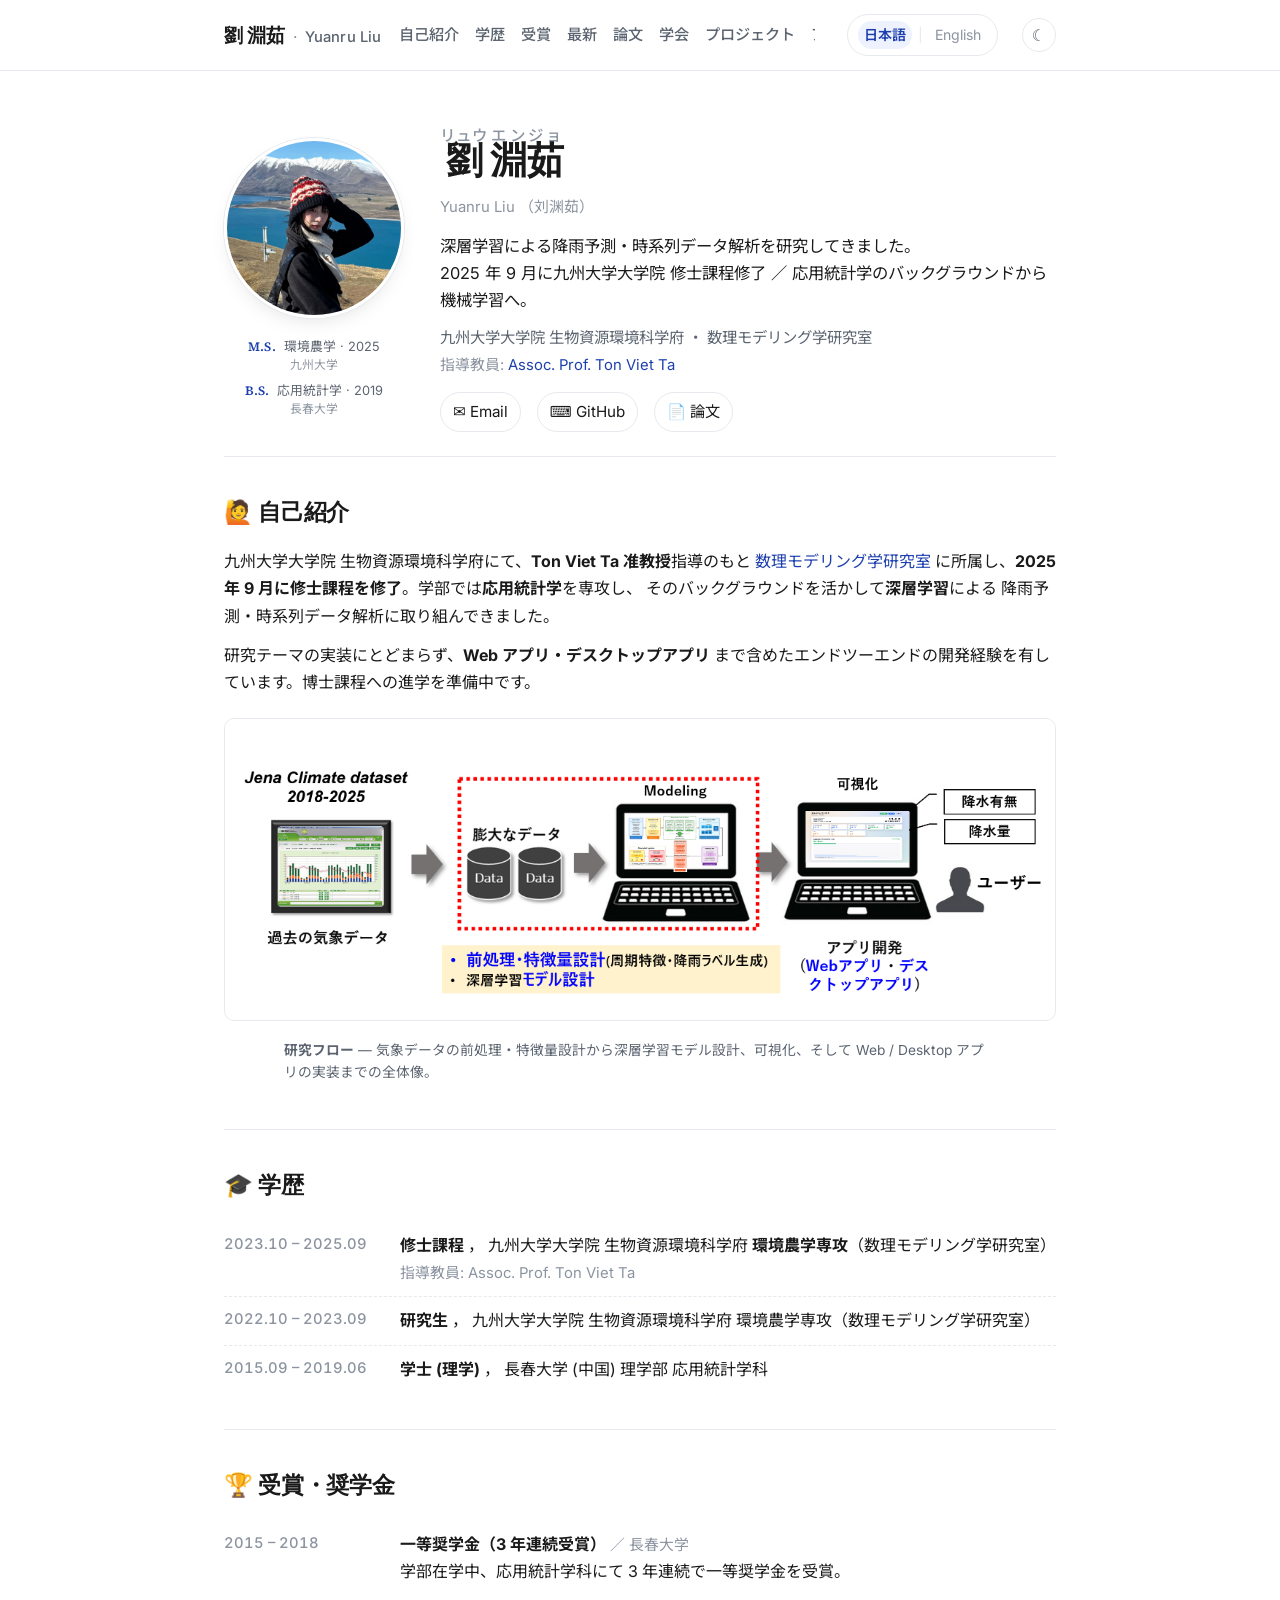
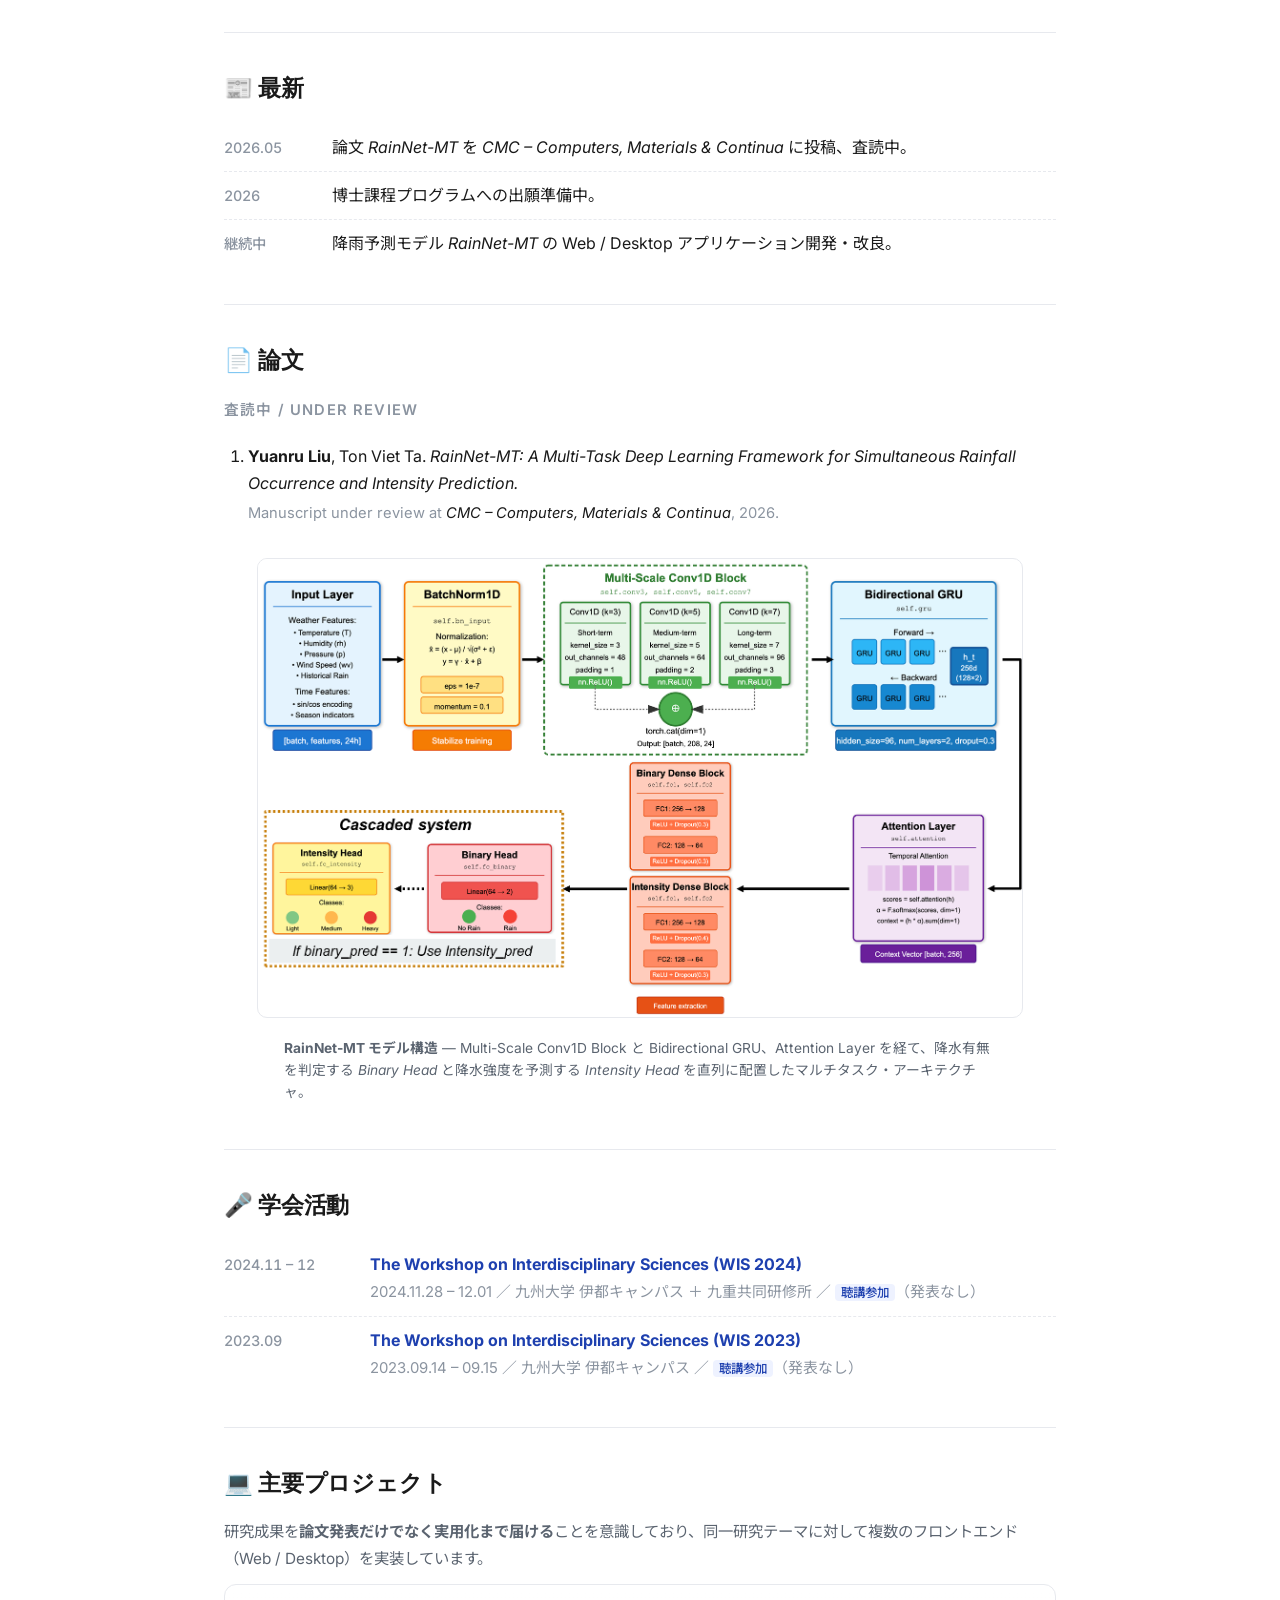
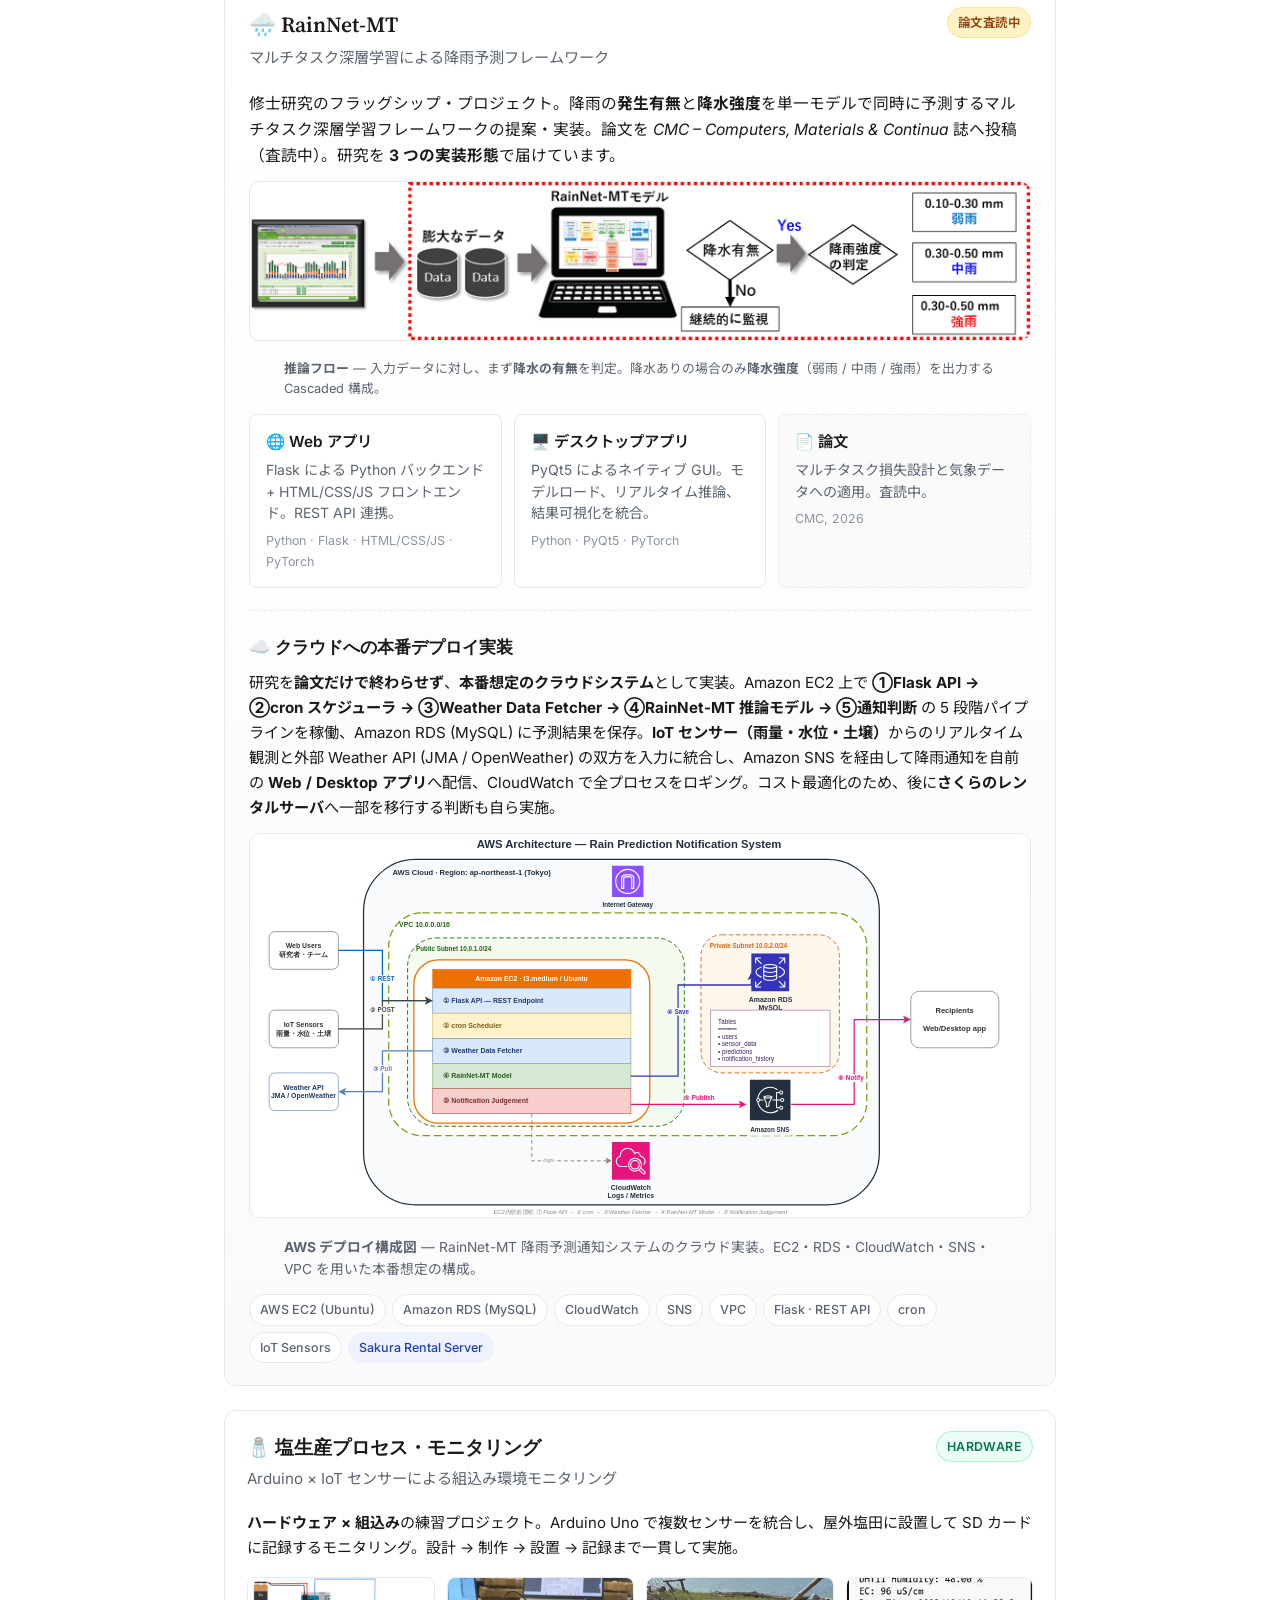
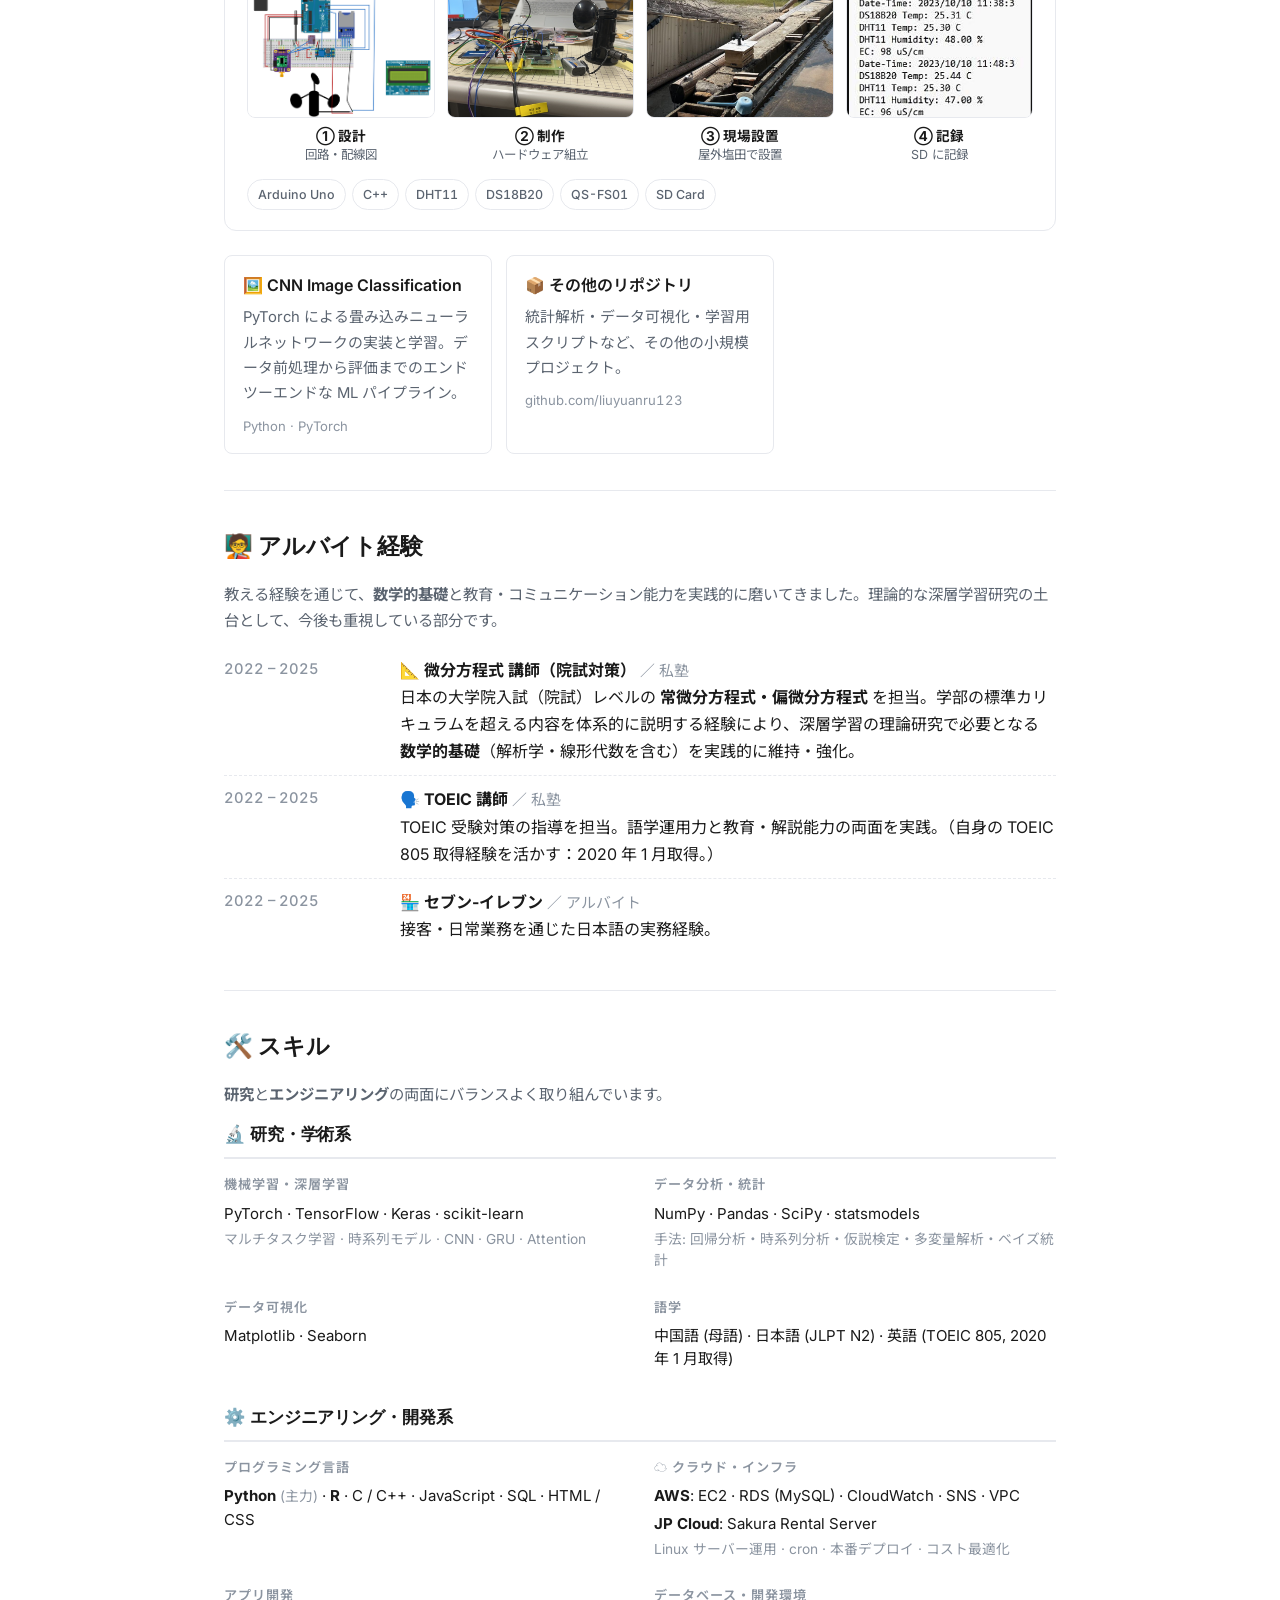
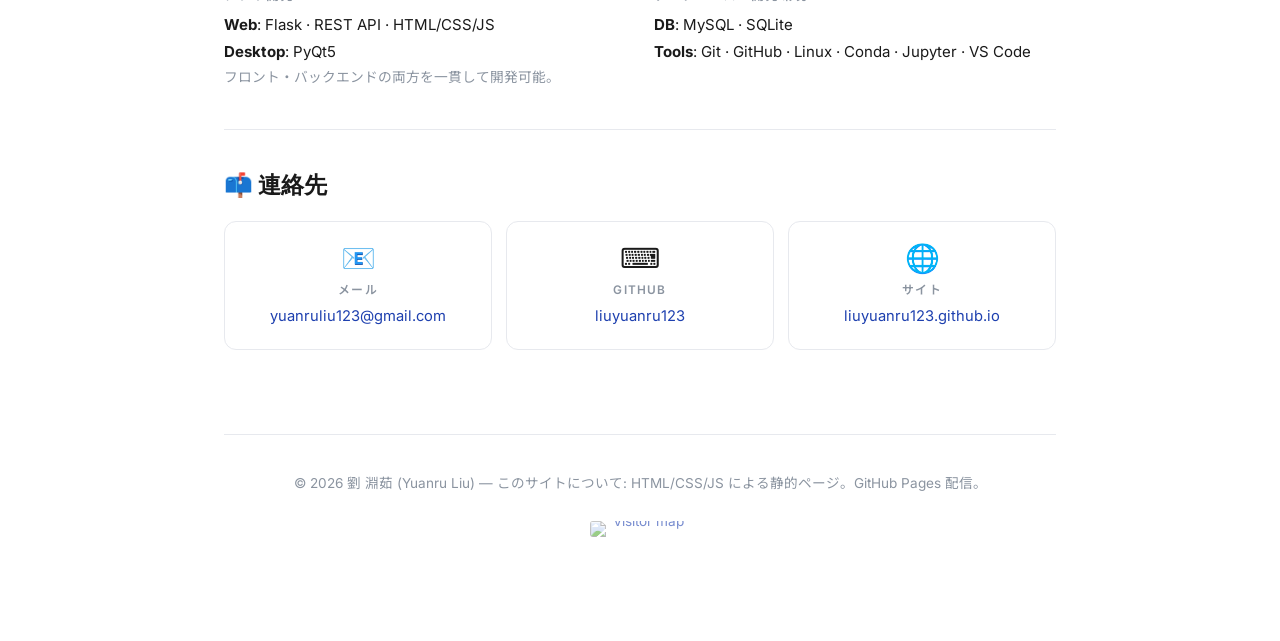
==== commit f7a4de3c: "Fix theme toggle (single ::before icon) + bigger bilingual brand - Theme button: collapsed the two i" ====
--- a/index.html
+++ b/index.html
@@ -30,8 +30,8 @@
   <header class="topbar">
     <div class="topbar-inner">
       <a class="brand" href="#top">
-        <span class="lang-ja">劉 淵茹</span>
-        <span class="lang-en">Yuanru Liu</span>
+        <span class="brand-cjk">劉 淵茹</span>
+        <span class="brand-roman">Yuanru Liu</span>
       </a>
       <nav class="nav">
         <a href="#about"><span class="lang-ja">自己紹介</span><span class="lang-en">About</span></a>
@@ -50,10 +50,7 @@
         <span class="lang-sep" aria-hidden="true">|</span>
         <button type="button" data-set-lang="en" aria-pressed="false">English</button>
       </div>
-      <button id="theme-btn" type="button" class="theme-toggle" aria-label="Toggle dark mode" title="Toggle dark mode">
-        <span class="theme-icon theme-icon-dark" aria-hidden="true">☾</span>
-        <span class="theme-icon theme-icon-light" aria-hidden="true">☼</span>
-      </button>
+      <button id="theme-btn" type="button" class="theme-toggle" aria-label="Toggle dark mode" title="Toggle dark mode"></button>
     </div>
   </header>
 
--- a/assets/css/style.css
+++ b/assets/css/style.css
@@ -81,17 +81,31 @@
 }
 .brand {
   font-weight: 700;
-  font-size: 1.02rem;
+  font-size: 1.18rem;
   color: var(--text);
   border: 0;
   white-space: nowrap;
   flex-shrink: 0;
-}
+  letter-spacing: -0.005em;
+  line-height: 1.1;
+  display: inline-flex;
+  align-items: baseline;
+  gap: 8px;
+}
+.brand-cjk { font-family: var(--serif); }
+.brand-roman {
+  font-weight: 500;
+  font-size: 0.78em;
+  color: var(--text-soft);
+  letter-spacing: 0.01em;
+}
+.brand-roman::before { content: "·"; margin-right: 8px; color: var(--text-muted); }
 .brand:hover { color: var(--accent); }
+.brand:hover .brand-roman { color: var(--accent); }
 
 .nav {
   display: flex;
-  gap: 14px;
+  gap: 16px;
   margin-left: auto;
   margin-right: 14px;
   flex-wrap: nowrap;
@@ -102,7 +116,7 @@
 .nav::-webkit-scrollbar { display: none; }
 .nav a {
   color: var(--text-soft);
-  font-size: 0.88rem;
+  font-size: 0.95rem;
   font-weight: 500;
   border: 0;
   white-space: nowrap;
@@ -141,34 +155,44 @@
 .lang-toggle button:hover { color: var(--accent); }
 .lang-sep { color: var(--line); }
 
-/* ===== Theme toggle (dark / light) ===== */
+/* ===== Theme toggle (dark / light) =====
+   Single button with a ::before pseudo-element. Only one icon ever
+   exists — content is swapped via CSS based on the data-theme attr. */
 .theme-toggle {
   flex-shrink: 0;
   margin-left: 6px;
-  width: 32px;
-  height: 32px;
+  width: 34px;
+  height: 34px;
   border: 1px solid var(--line);
   border-radius: 999px;
   background: var(--bg);
   color: var(--text-soft);
   cursor: pointer;
   font: inherit;
-  font-size: 0.95rem;
+  font-size: 1rem;
   display: inline-flex;
   align-items: center;
   justify-content: center;
   padding: 0;
-  transition: color 160ms ease, background 160ms ease, border-color 160ms ease;
+  line-height: 1;
+  transition: color 160ms ease, background 160ms ease, border-color 160ms ease, transform 120ms ease;
+}
+.theme-toggle::before {
+  content: "☾";
+  line-height: 1;
+  display: inline-block;
+}
+:root[data-theme="dark"] .theme-toggle::before {
+  content: "☼";
 }
 .theme-toggle:hover {
   color: var(--accent);
   border-color: var(--accent);
   background: var(--accent-soft);
 }
-.theme-icon { line-height: 1; display: inline-block; }
-.theme-icon-light { display: none; }
-:root[data-theme="dark"] .theme-icon-dark { display: none; }
-:root[data-theme="dark"] .theme-icon-light { display: inline-block; }
+.theme-toggle:active {
+  transform: scale(0.94);
+}
 
 /* ===== Main layout ===== */
 main {
@@ -923,6 +947,9 @@
   .topbar-inner { flex-wrap: wrap; gap: 10px; padding: 12px 18px; }
   .nav { width: 100%; order: 3; margin: 0; gap: 12px; }
   .lang-toggle { margin-left: auto; }
+  .brand { font-size: 1.05rem; gap: 6px; }
+  .brand-roman { font-size: 0.74em; }
+  .brand-roman::before { margin-right: 4px; }
   main { padding: 0 18px 60px; }
   .hero { padding: 36px 0 12px; }
   .hero-grid { grid-template-columns: 1fr; text-align: center; gap: 18px; }
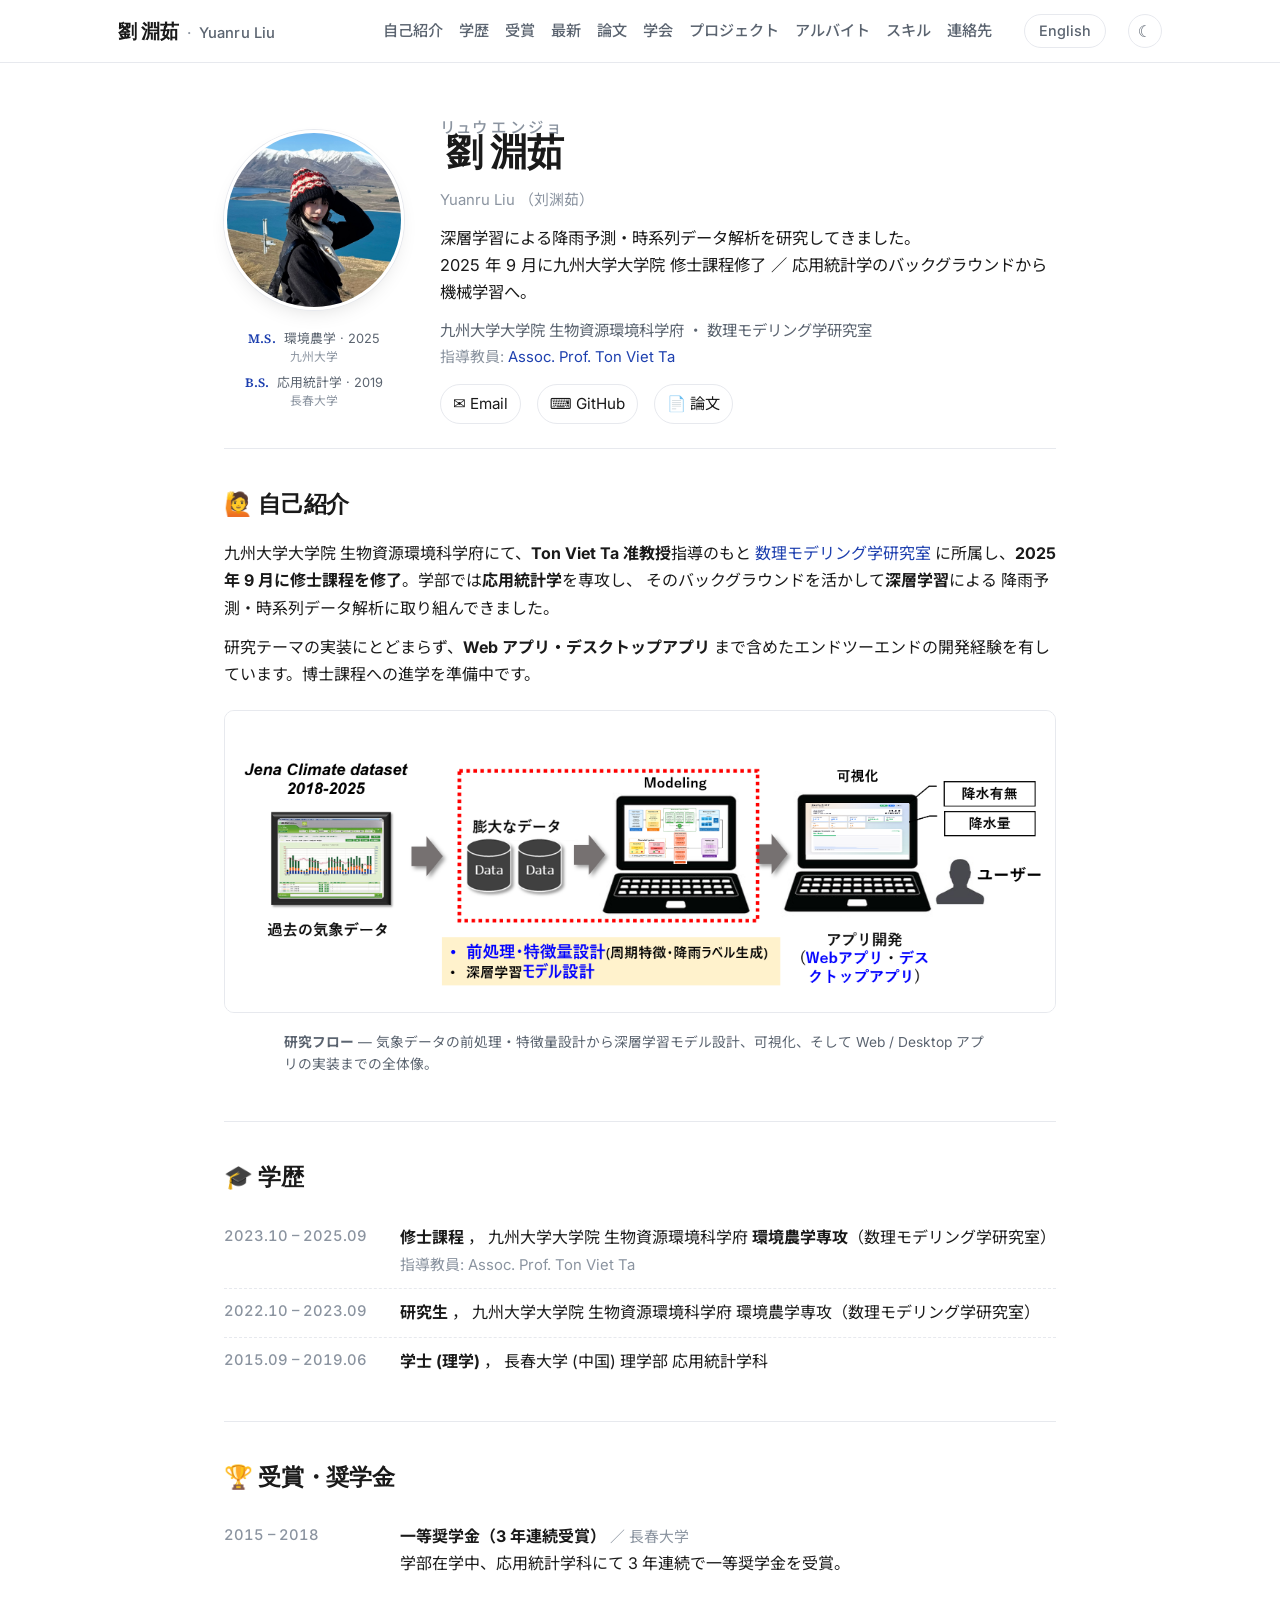
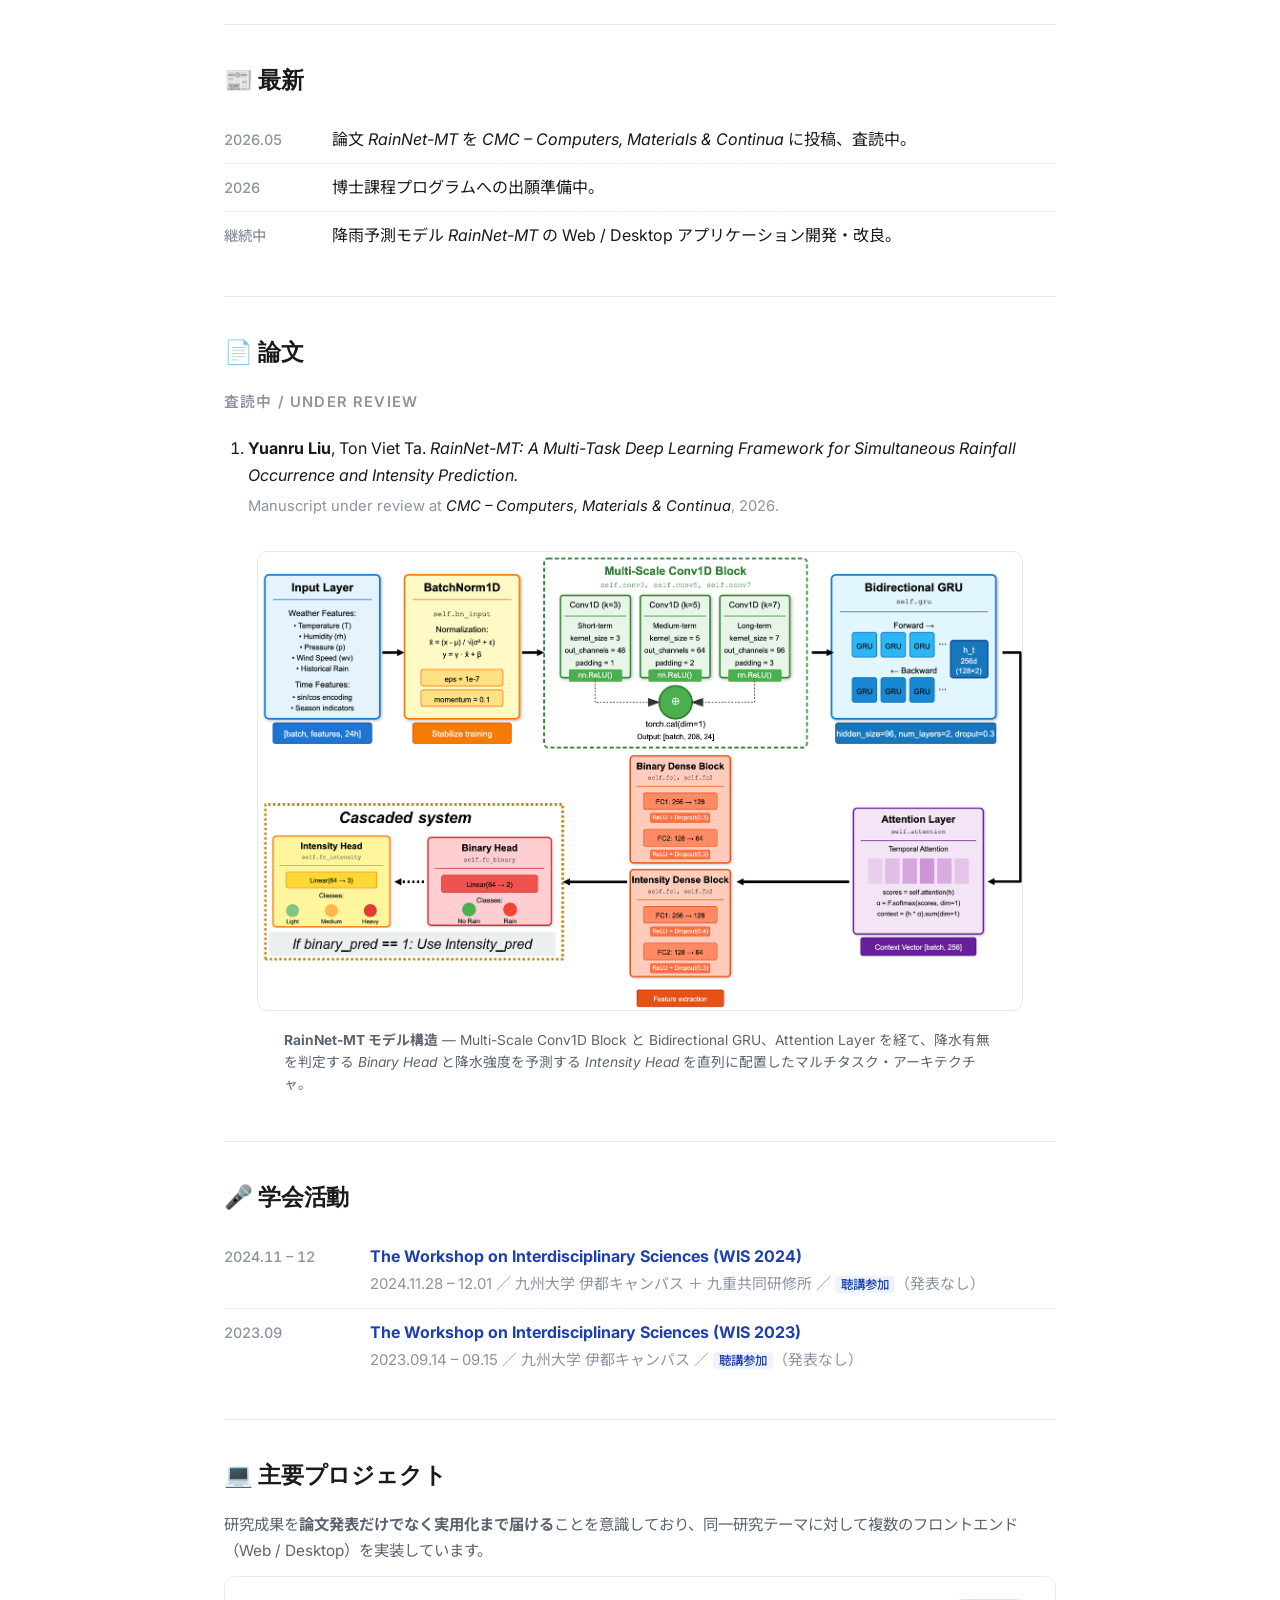
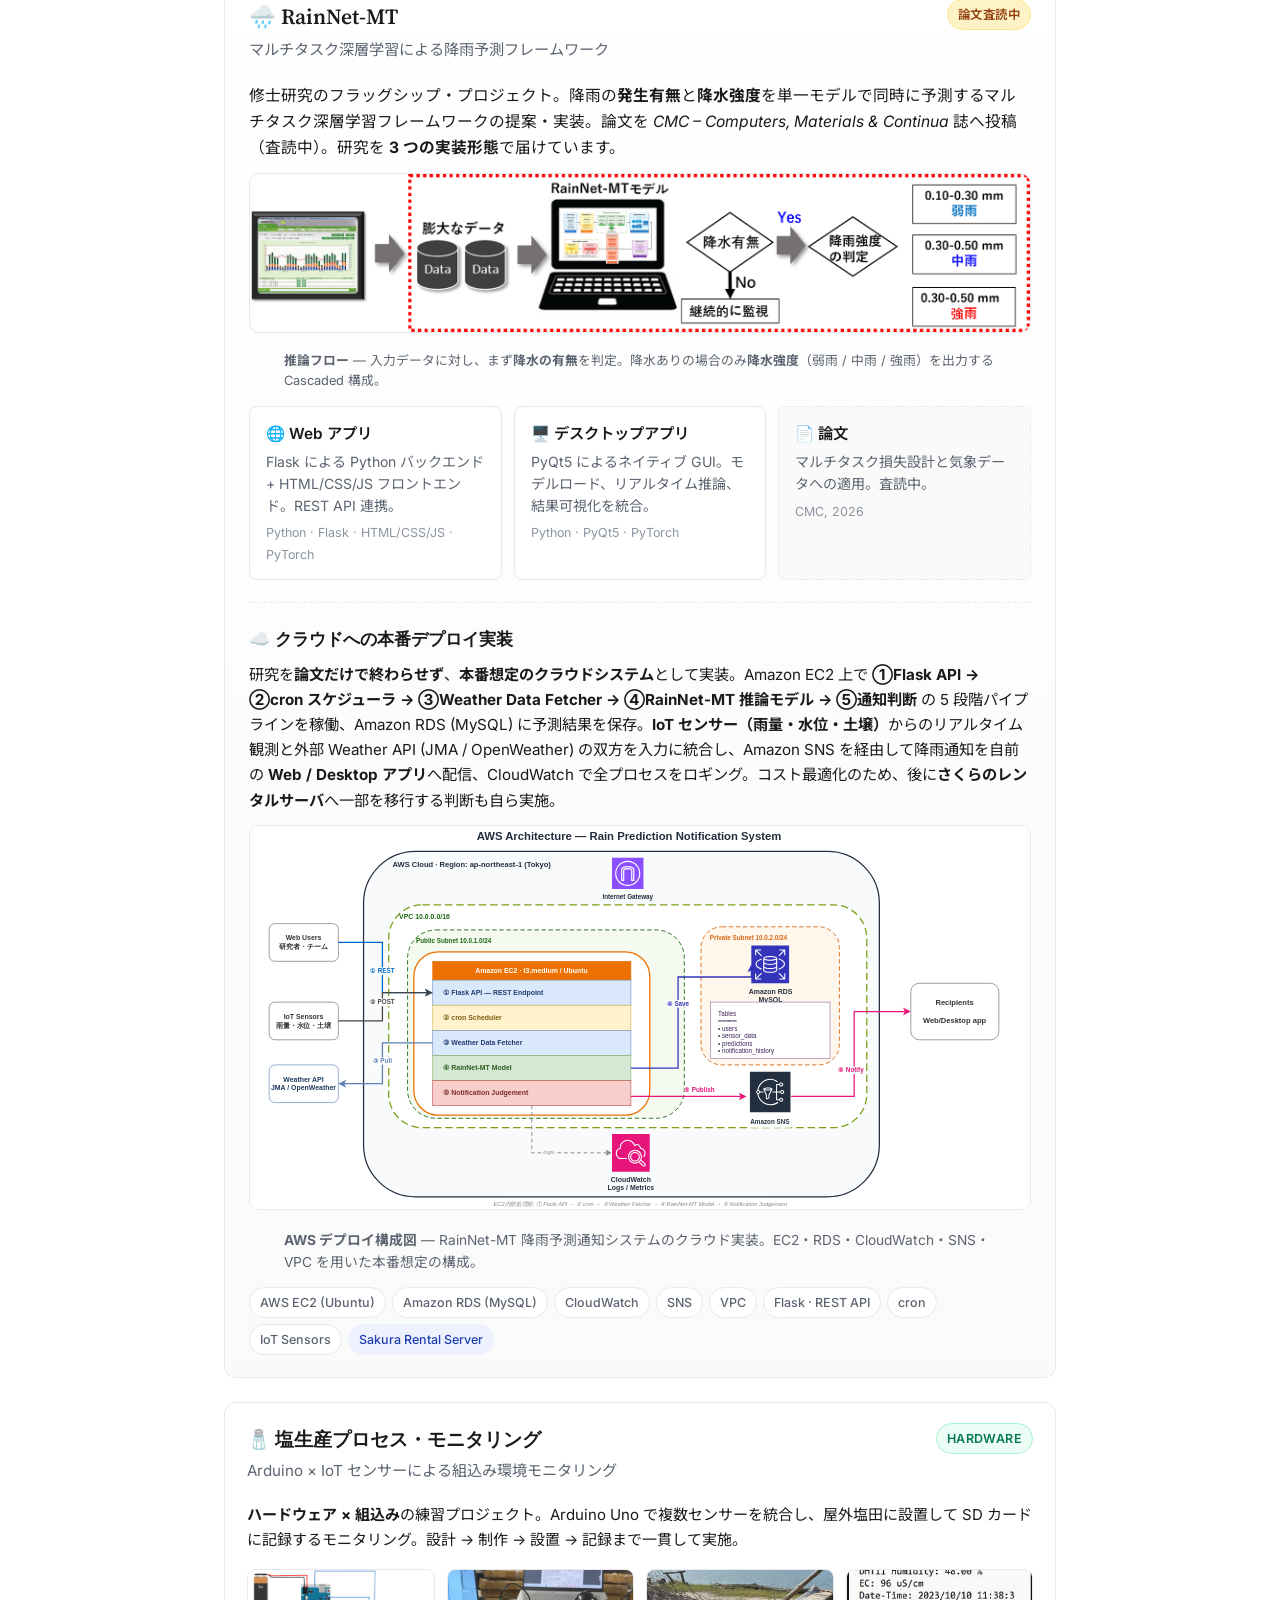
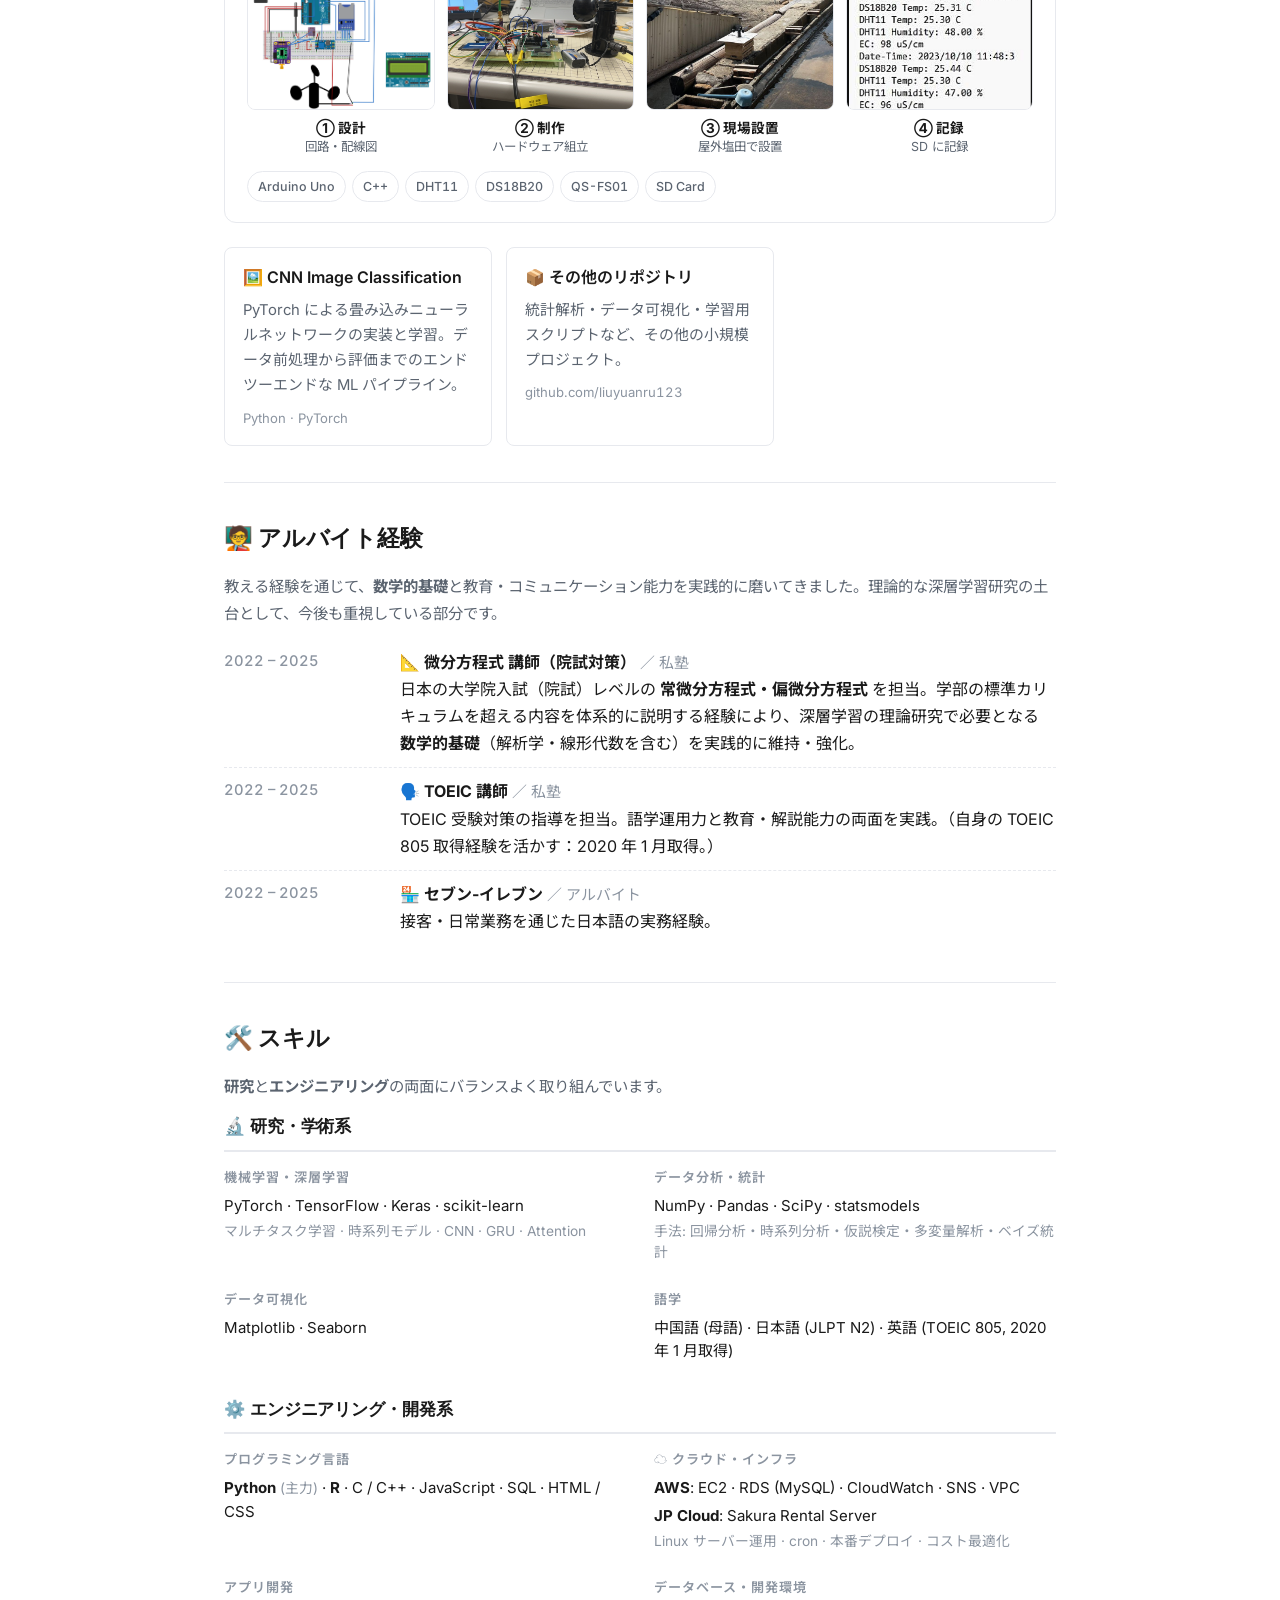
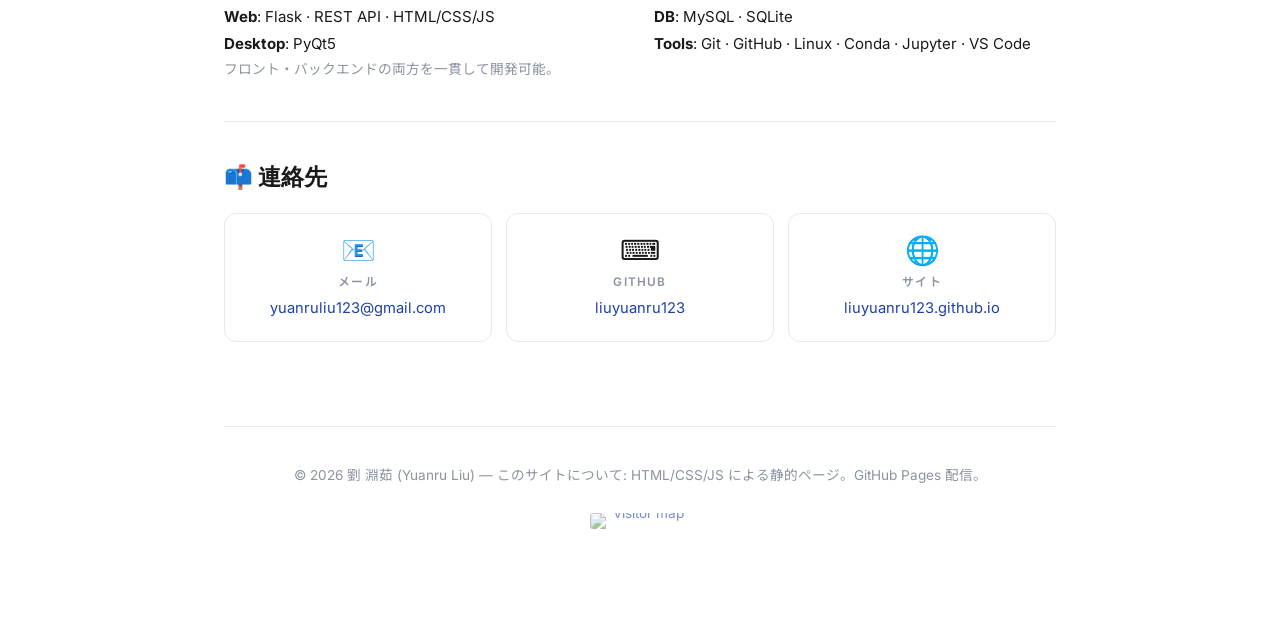
==== commit 8709490c: "Single-button toggles + wider topbar + cache-resilient theme icon - Language toggle is now ONE butto" ====
--- a/index.html
+++ b/index.html
@@ -45,12 +45,8 @@
         <a href="#skills"><span class="lang-ja">スキル</span><span class="lang-en">Skills</span></a>
         <a href="#contact"><span class="lang-ja">連絡先</span><span class="lang-en">Contact</span></a>
       </nav>
-      <div class="lang-toggle" role="group" aria-label="Language">
-        <button type="button" data-set-lang="ja" aria-pressed="true">日本語</button>
-        <span class="lang-sep" aria-hidden="true">|</span>
-        <button type="button" data-set-lang="en" aria-pressed="false">English</button>
-      </div>
-      <button id="theme-btn" type="button" class="theme-toggle" aria-label="Toggle dark mode" title="Toggle dark mode"></button>
+      <button id="lang-btn" type="button" class="lang-toggle" aria-label="Switch language" title="Switch language">English</button>
+      <button id="theme-btn" type="button" class="theme-toggle" aria-label="Toggle dark mode" title="Toggle dark mode">☾</button>
     </div>
   </header>
 
--- a/assets/css/style.css
+++ b/assets/css/style.css
@@ -72,9 +72,9 @@
   border-bottom: 1px solid var(--line);
 }
 .topbar-inner {
-  max-width: var(--max-w);
+  max-width: 1100px;
   margin: 0 auto;
-  padding: 14px 24px;
+  padding: 14px 28px;
   display: flex;
   align-items: center;
   gap: 18px;
@@ -124,43 +124,38 @@
 }
 .nav a:hover { color: var(--accent); }
 
-.lang-toggle { flex-shrink: 0; }
-
-/* language toggle in top right */
+/* ===== Language toggle (single button — shows the OTHER language) ===== */
 .lang-toggle {
+  flex-shrink: 0;
   display: inline-flex;
   align-items: center;
-  gap: 6px;
-  font-size: 0.88rem;
-  padding: 6px 10px;
+  justify-content: center;
+  min-width: 72px;
+  height: 34px;
+  padding: 0 14px;
   border: 1px solid var(--line);
   border-radius: 999px;
   background: var(--bg);
-}
-.lang-toggle button {
-  background: none;
-  border: 0;
-  padding: 2px 6px;
+  color: var(--text-soft);
   cursor: pointer;
-  color: var(--text-muted);
   font: inherit;
-  border-radius: 999px;
-  transition: color 120ms ease, background 120ms ease;
-}
-.lang-toggle button[aria-pressed="true"] {
-  color: var(--accent);
+  font-size: 0.9rem;
+  font-weight: 500;
+  white-space: nowrap;
+  transition: color 160ms ease, background 160ms ease, border-color 160ms ease;
+}
+.lang-toggle:hover {
+  color: var(--accent);
+  border-color: var(--accent);
   background: var(--accent-soft);
-  font-weight: 600;
-}
-.lang-toggle button:hover { color: var(--accent); }
-.lang-sep { color: var(--line); }
+}
 
 /* ===== Theme toggle (dark / light) =====
-   Single button with a ::before pseudo-element. Only one icon ever
-   exists — content is swapped via CSS based on the data-theme attr. */
+   Icon is set explicitly via theme.js textContent — only one
+   character ever exists in the button (no pseudo, no spans). */
 .theme-toggle {
   flex-shrink: 0;
-  margin-left: 6px;
+  margin-left: 4px;
   width: 34px;
   height: 34px;
   border: 1px solid var(--line);
@@ -176,14 +171,6 @@
   padding: 0;
   line-height: 1;
   transition: color 160ms ease, background 160ms ease, border-color 160ms ease, transform 120ms ease;
-}
-.theme-toggle::before {
-  content: "☾";
-  line-height: 1;
-  display: inline-block;
-}
-:root[data-theme="dark"] .theme-toggle::before {
-  content: "☼";
 }
 .theme-toggle:hover {
   color: var(--accent);
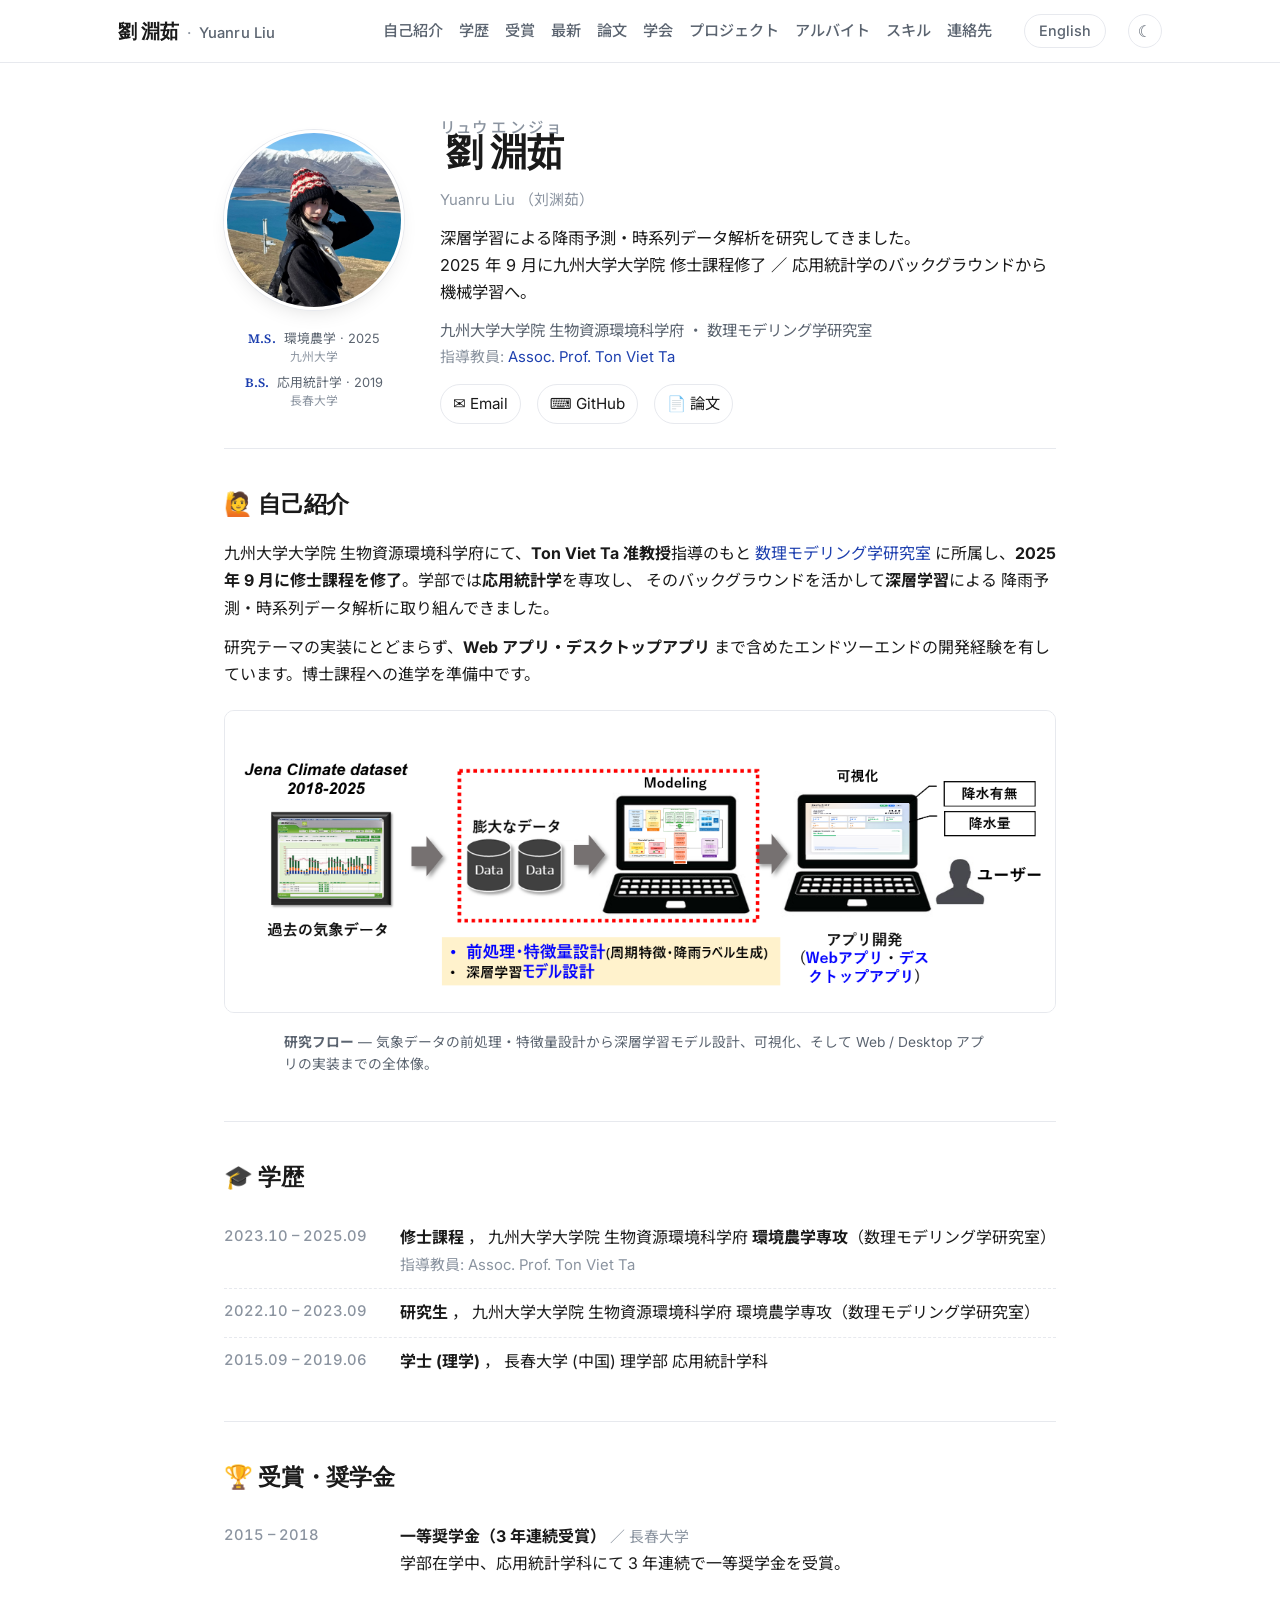
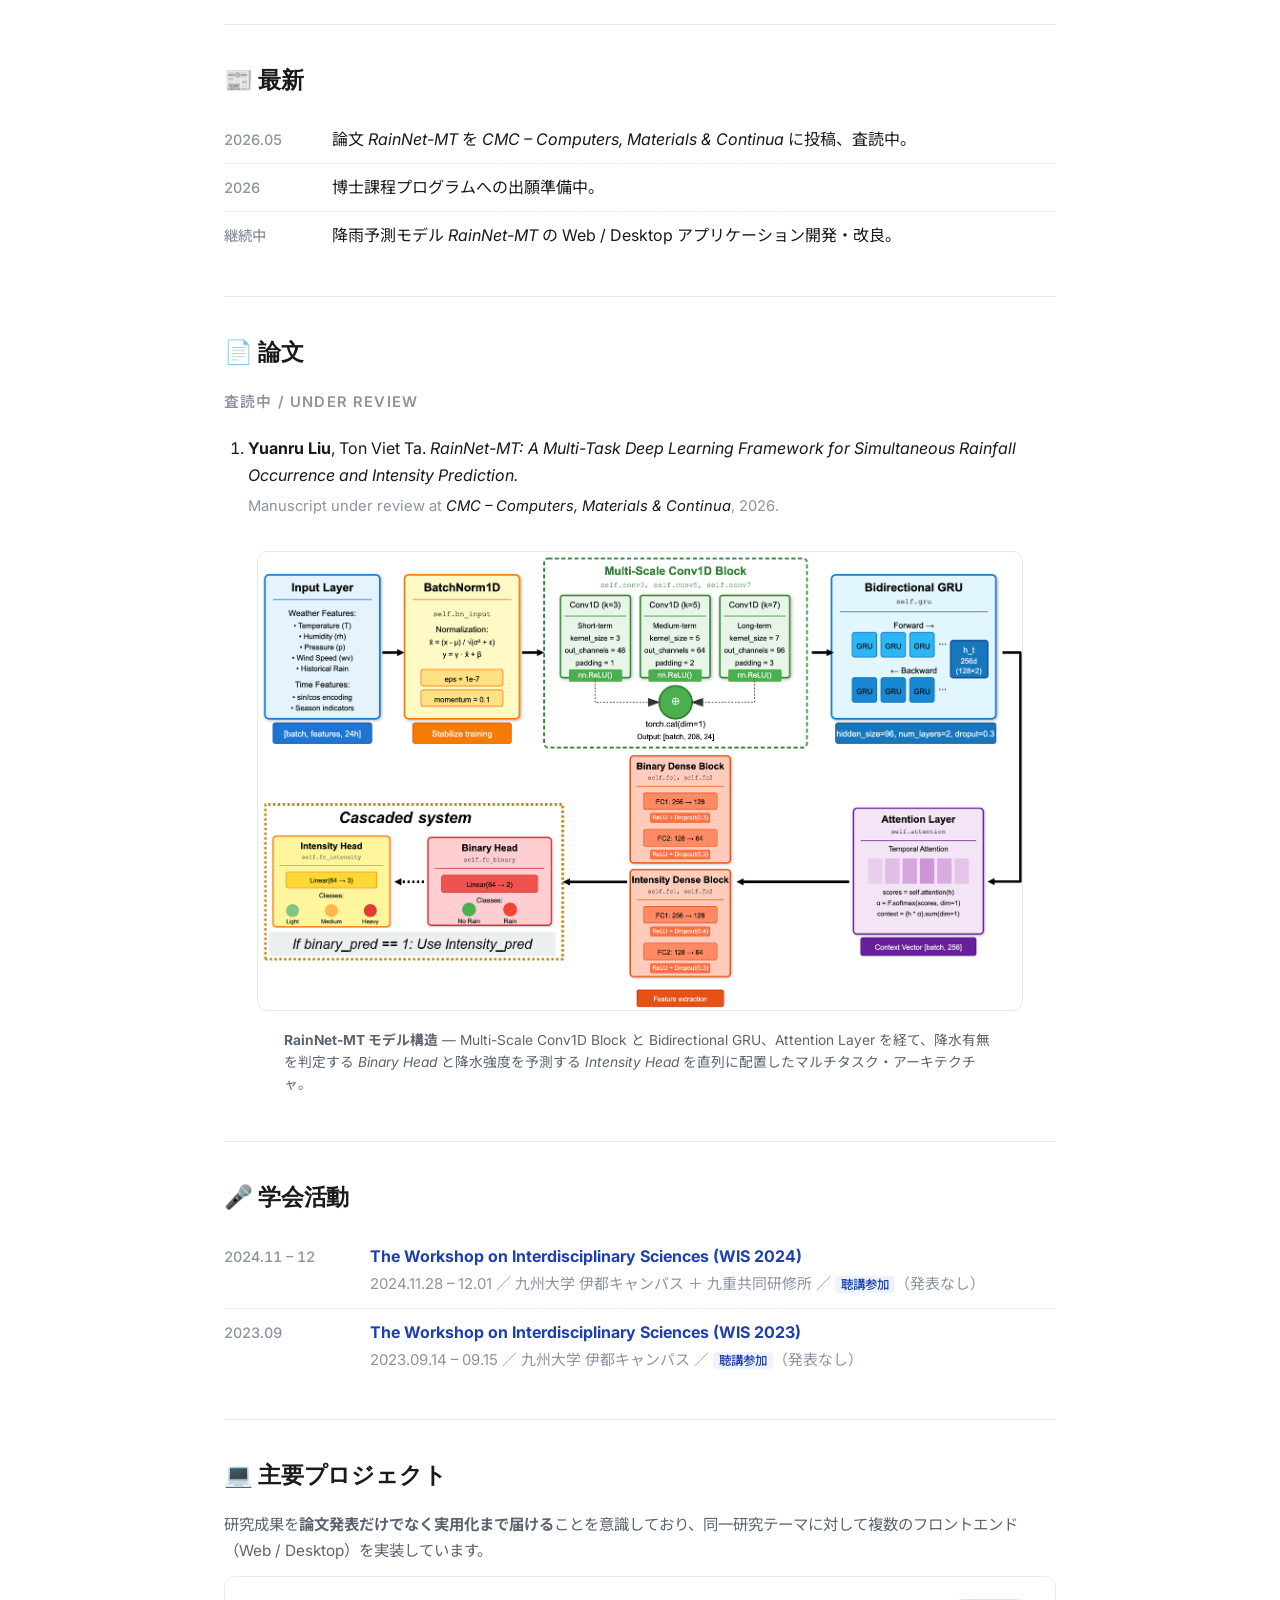
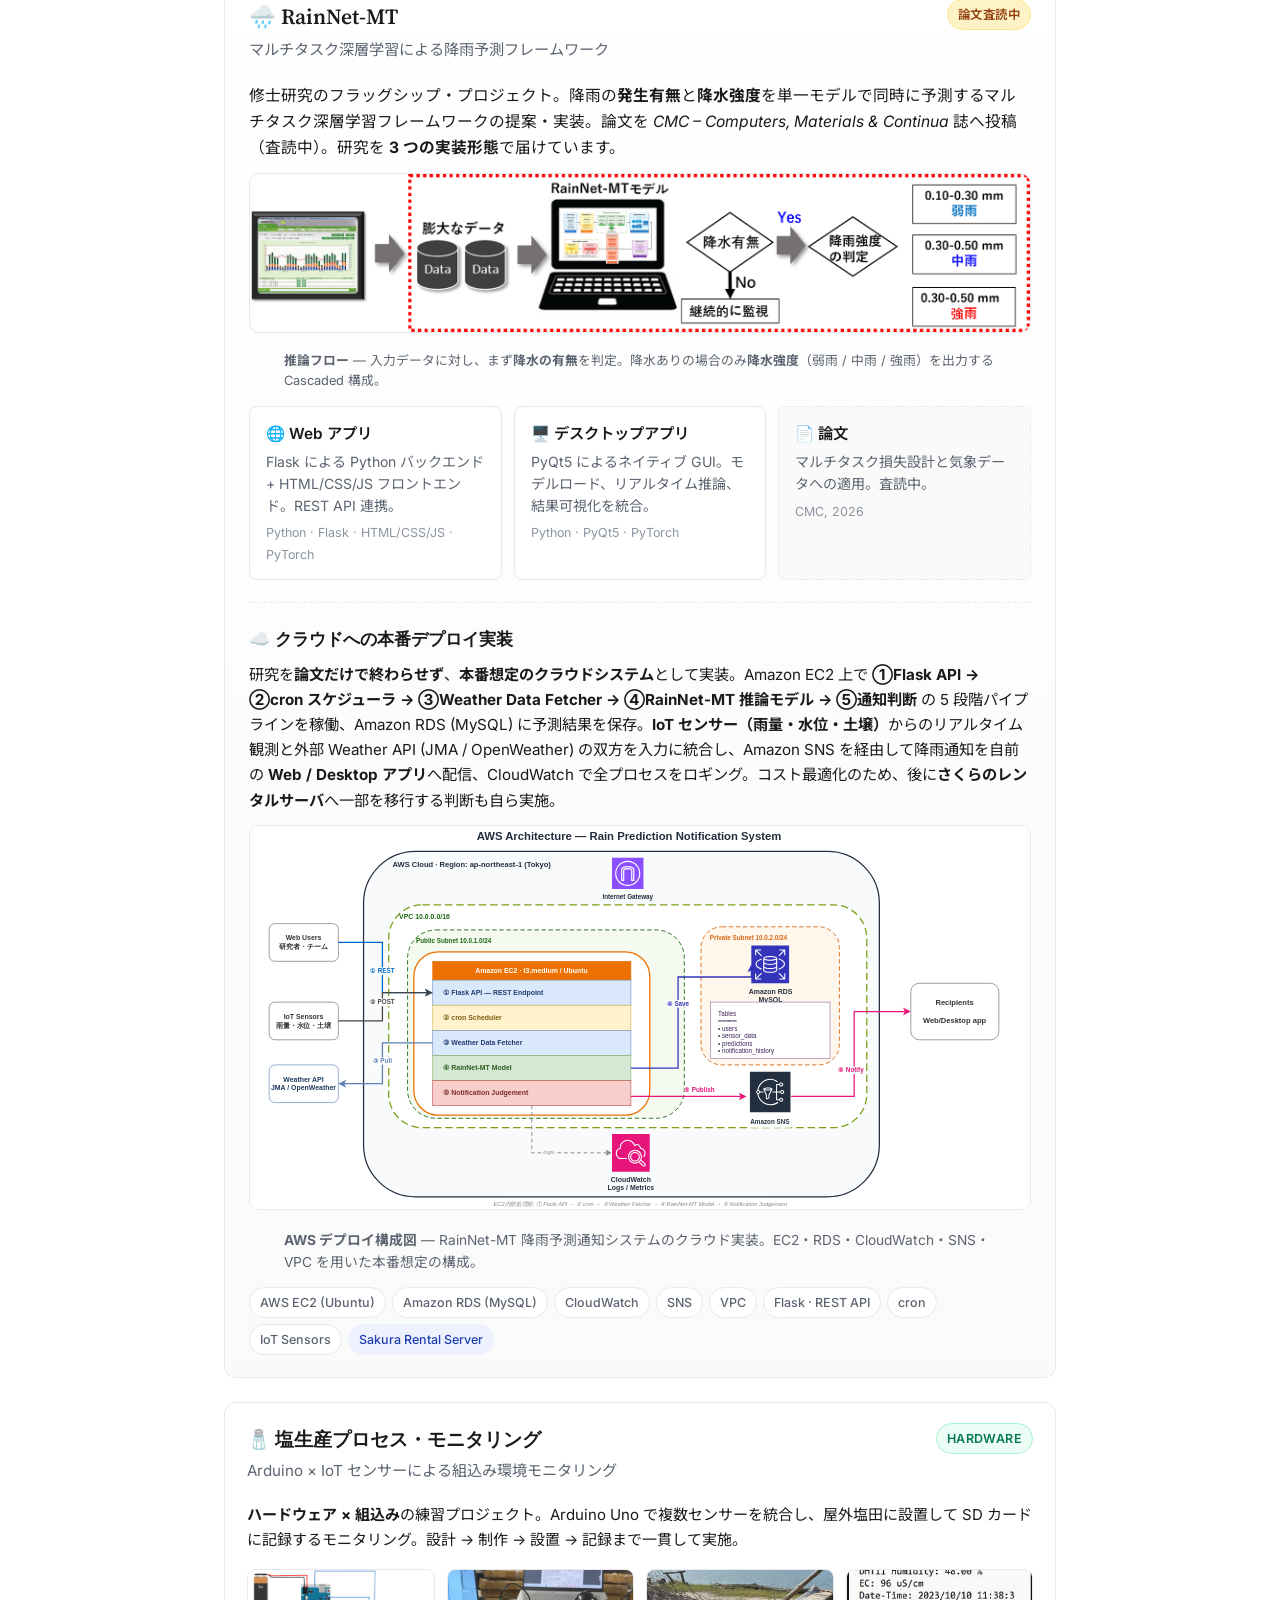
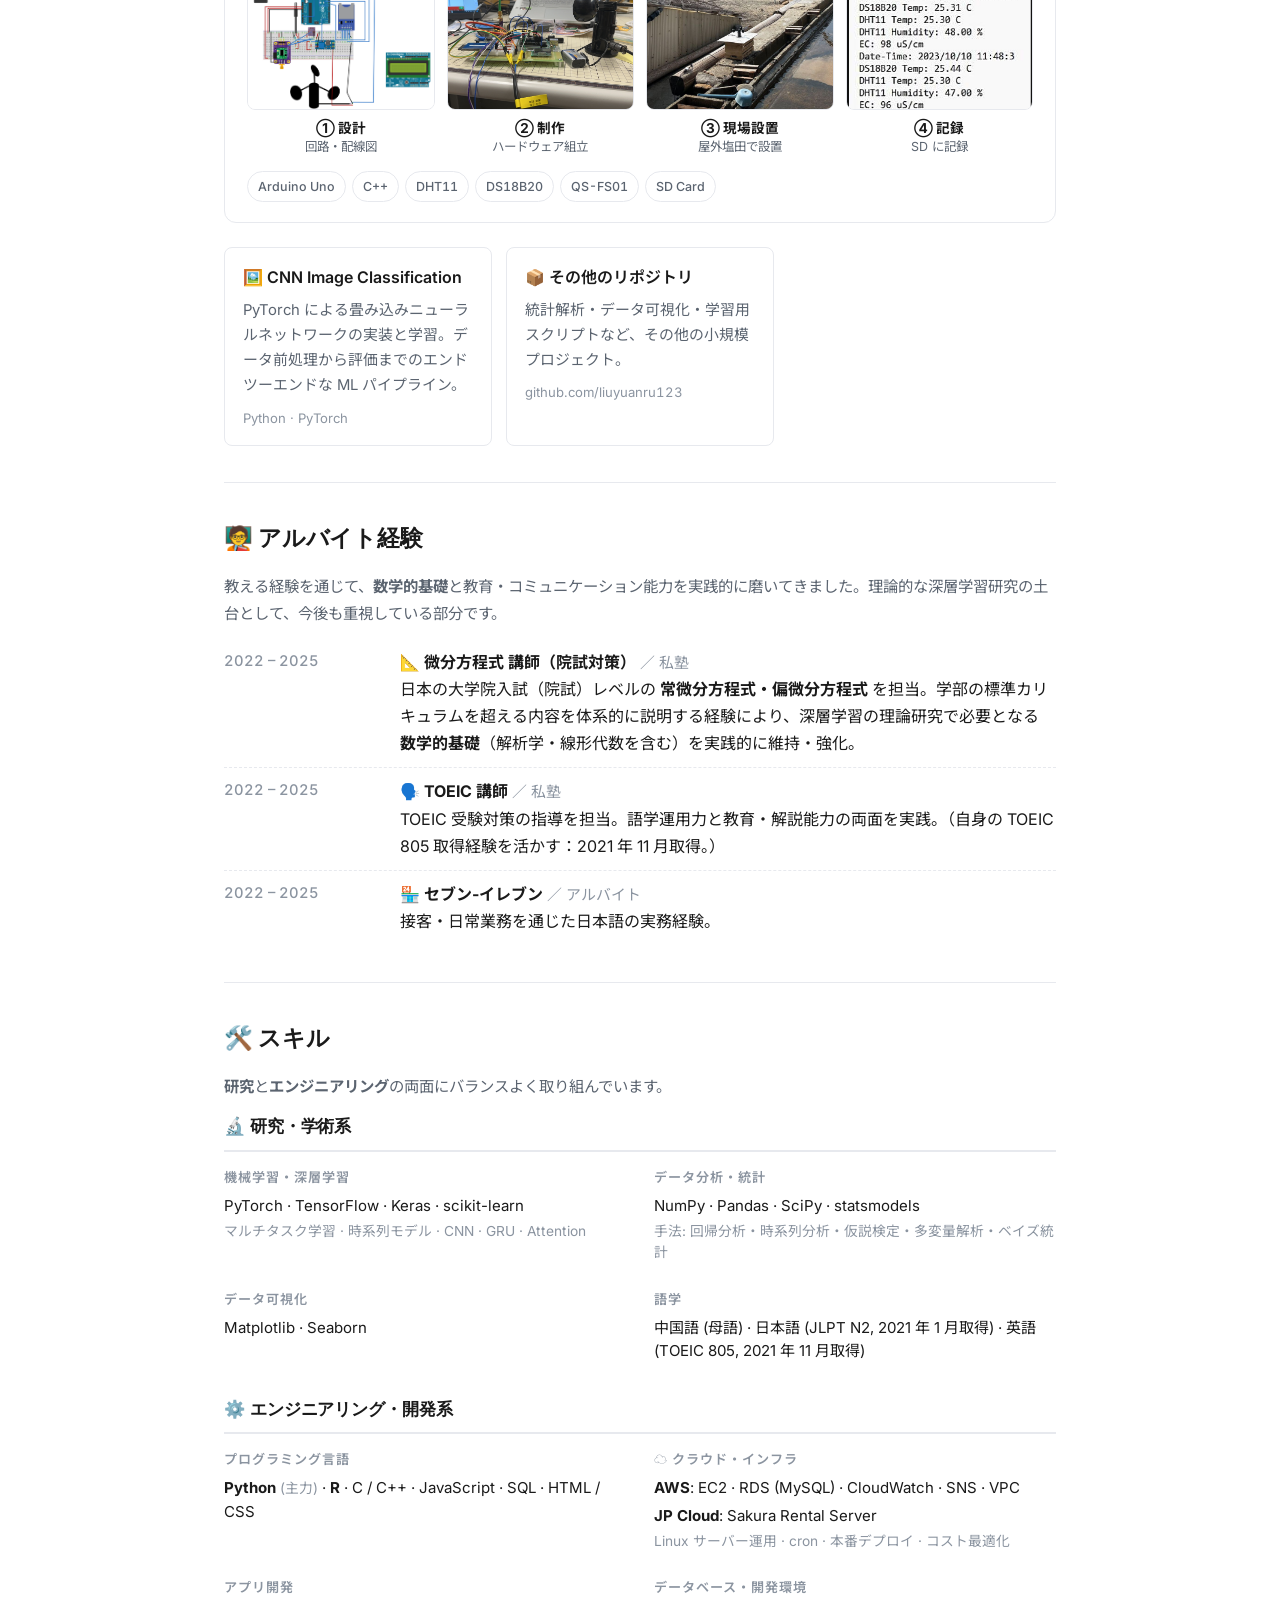
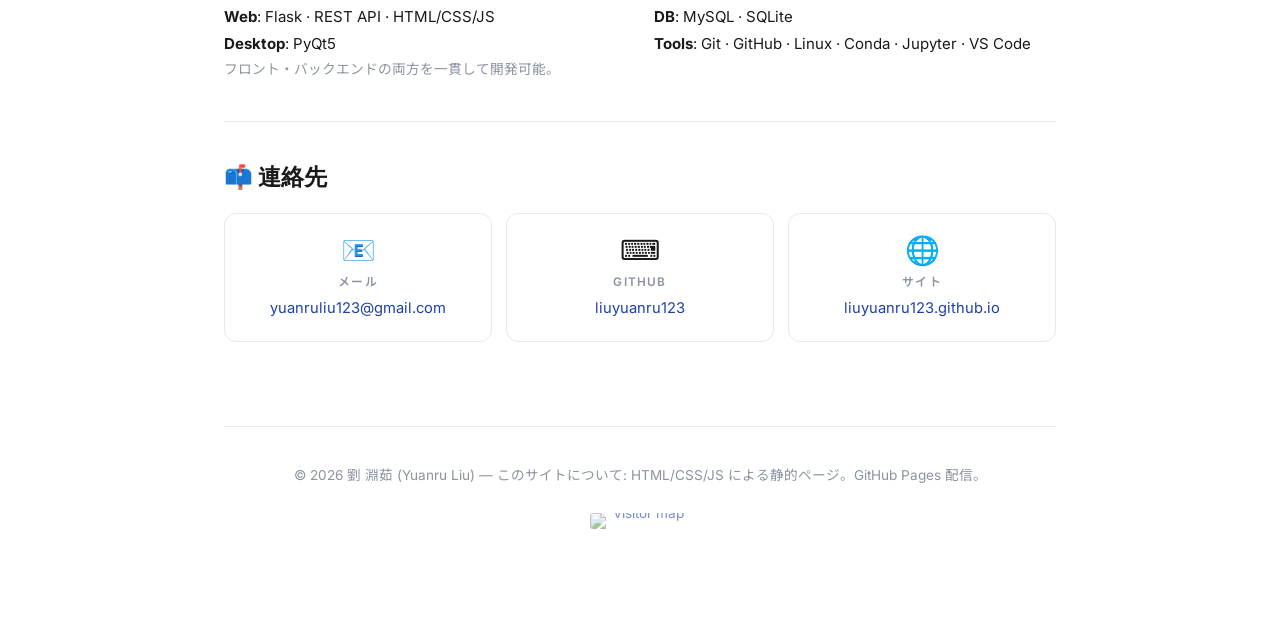
==== commit 8dd39d7f: "Update language test acquisition dates TOEIC 805: Jan 2020 → Nov 2021; add JLPT N2 date (Jan 2021). " ====
--- a/index.html
+++ b/index.html
@@ -491,8 +491,8 @@
               <span class="lang-ja">／ 私塾</span>
               <span class="lang-en">/ Cram school</span>
             </span><br />
-            <span class="lang-ja">TOEIC 受験対策の指導を担当。語学運用力と教育・解説能力の両面を実践。（自身の TOEIC 805 取得経験を活かす：2020 年 1 月取得。）</span>
-            <span class="lang-en">Taught TOEIC preparation — practical training in both language fluency and pedagogy. (Drawing on my own TOEIC 805 score, taken Jan 2020.)</span>
+            <span class="lang-ja">TOEIC 受験対策の指導を担当。語学運用力と教育・解説能力の両面を実践。（自身の TOEIC 805 取得経験を活かす：2021 年 11 月取得。）</span>
+            <span class="lang-en">Taught TOEIC preparation — practical training in both language fluency and pedagogy. (Drawing on my own TOEIC 805 score, taken Nov 2021.)</span>
           </div>
         </li>
         <li>
@@ -548,8 +548,8 @@
           <div class="skill-block">
             <h4><span class="lang-ja">語学</span><span class="lang-en">Languages (Human)</span></h4>
             <p>
-              <span class="lang-ja">中国語 (母語) · 日本語 (JLPT N2) · 英語 (TOEIC 805, 2020 年 1 月取得)</span>
-              <span class="lang-en">Chinese (Native) · Japanese (JLPT N2) · English (TOEIC 805, taken Jan 2020)</span>
+              <span class="lang-ja">中国語 (母語) · 日本語 (JLPT N2, 2021 年 1 月取得) · 英語 (TOEIC 805, 2021 年 11 月取得)</span>
+              <span class="lang-en">Chinese (Native) · Japanese (JLPT N2, taken Jan 2021) · English (TOEIC 805, taken Nov 2021)</span>
             </p>
           </div>
         </div>
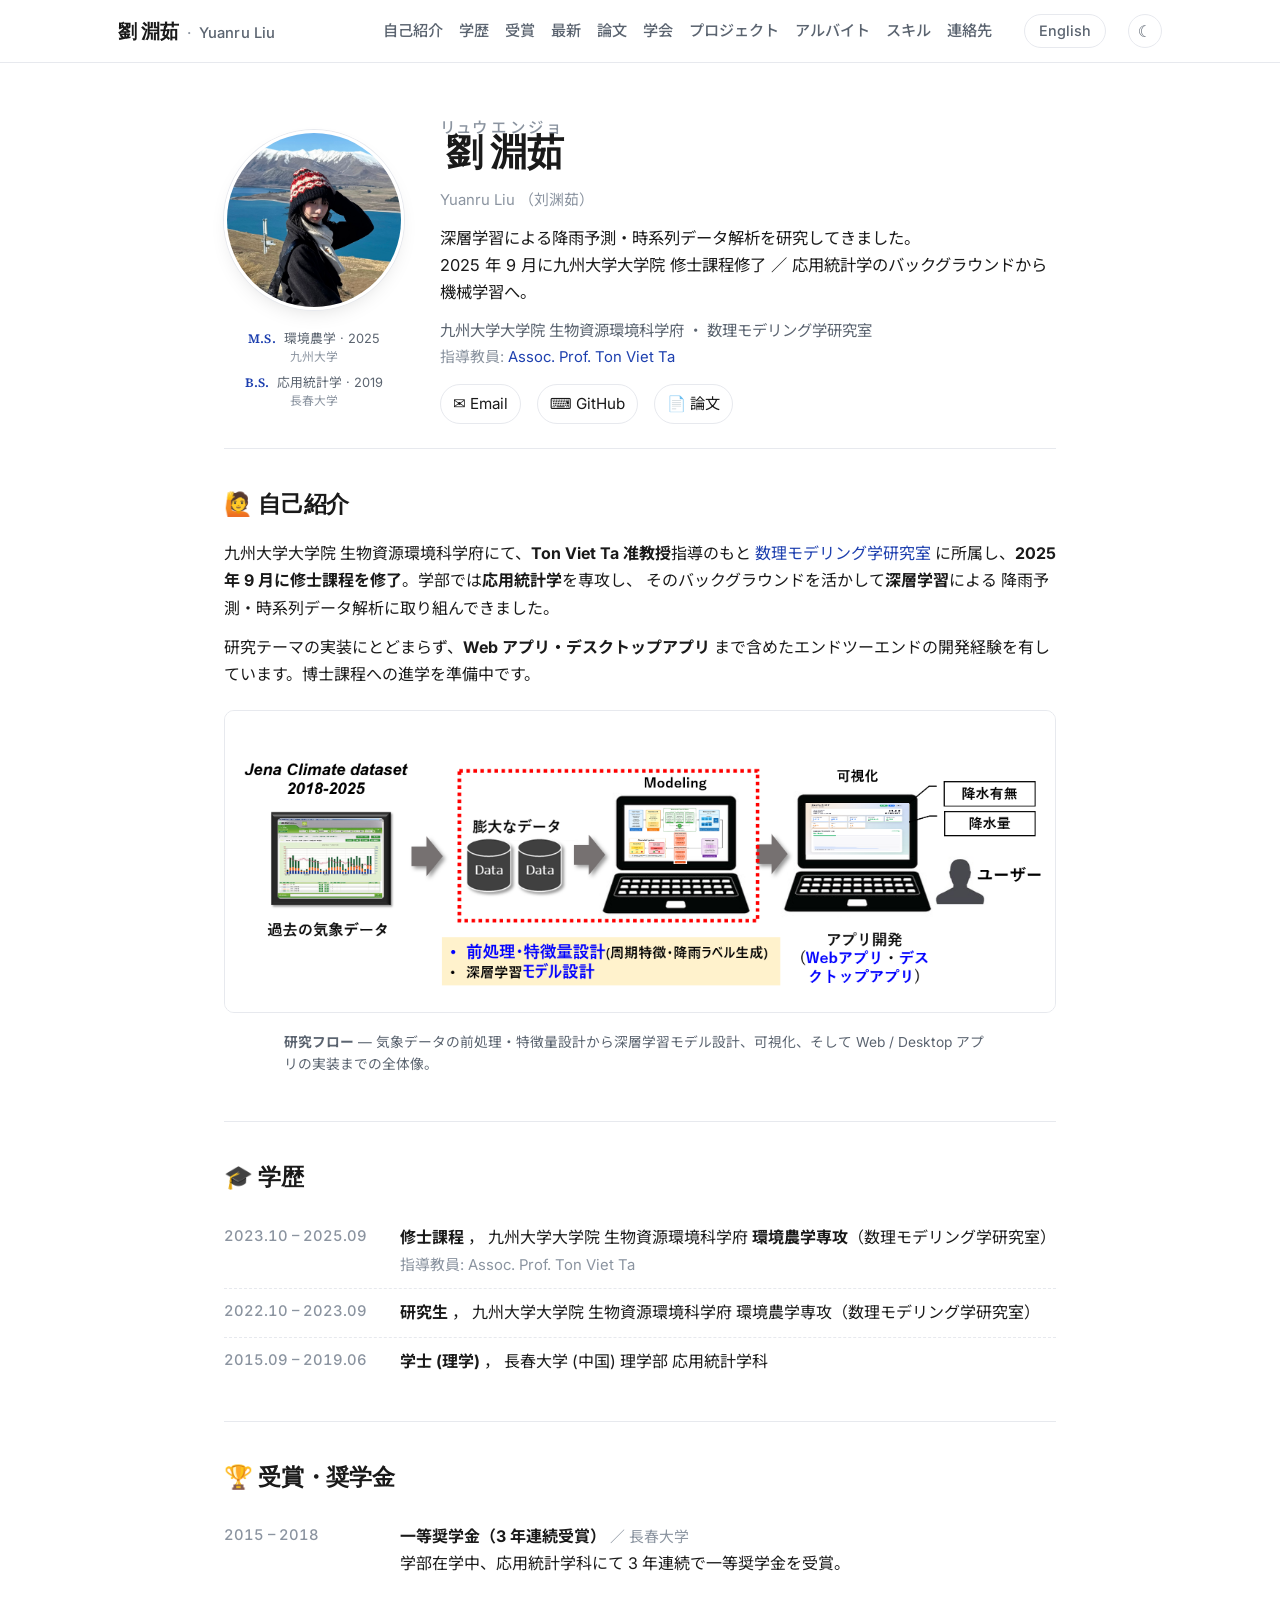
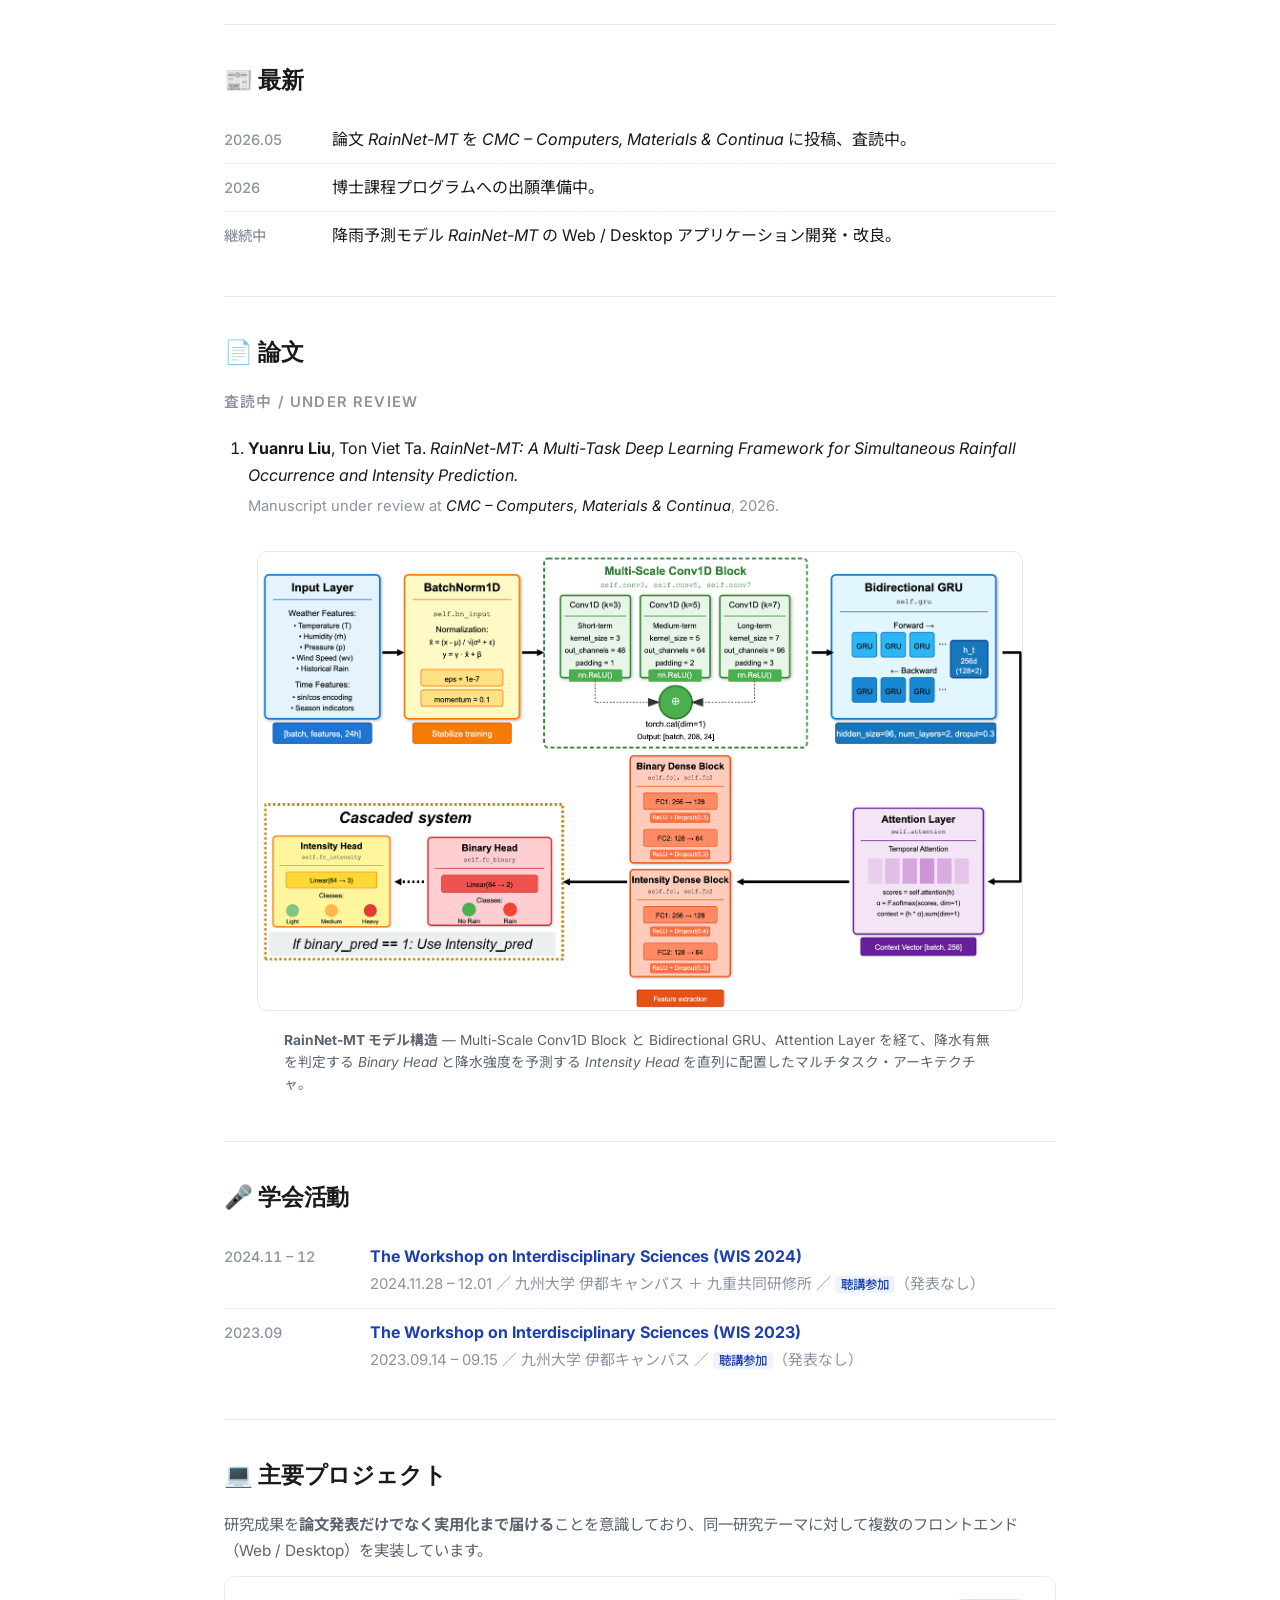
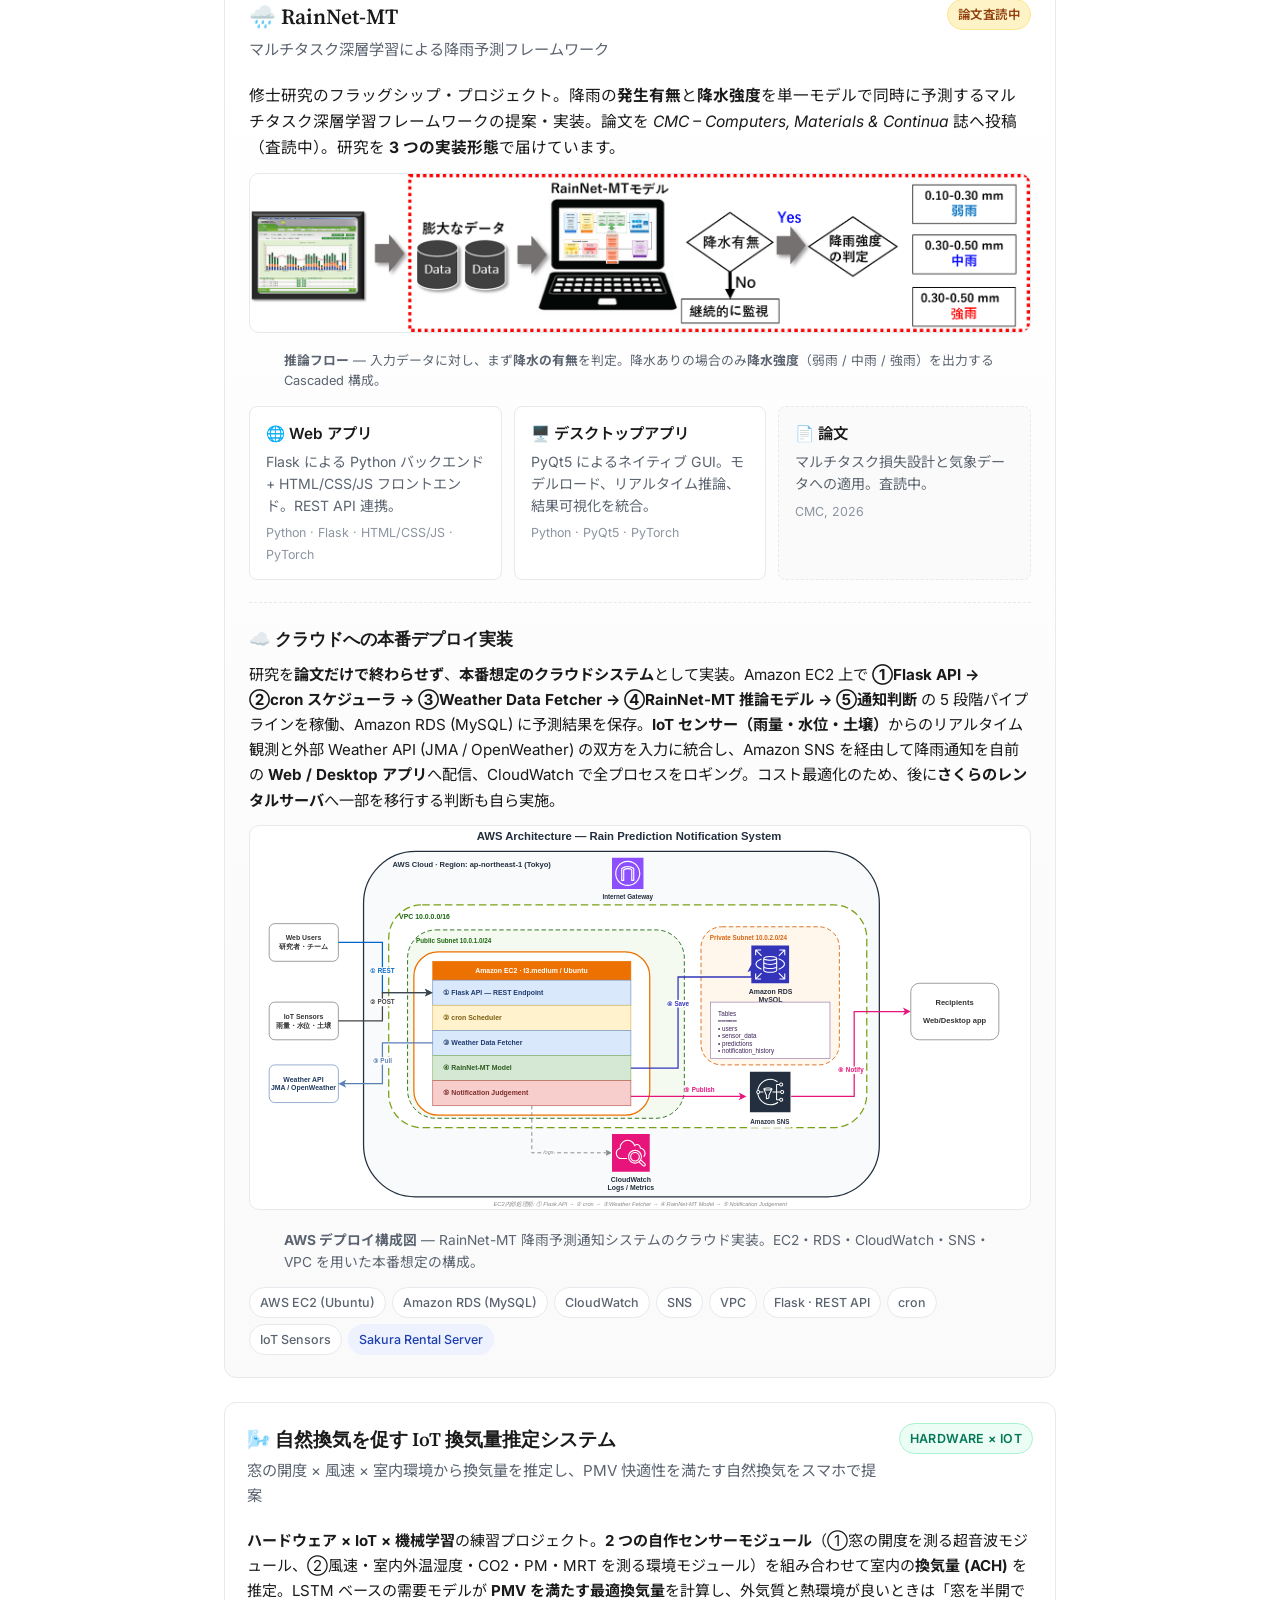
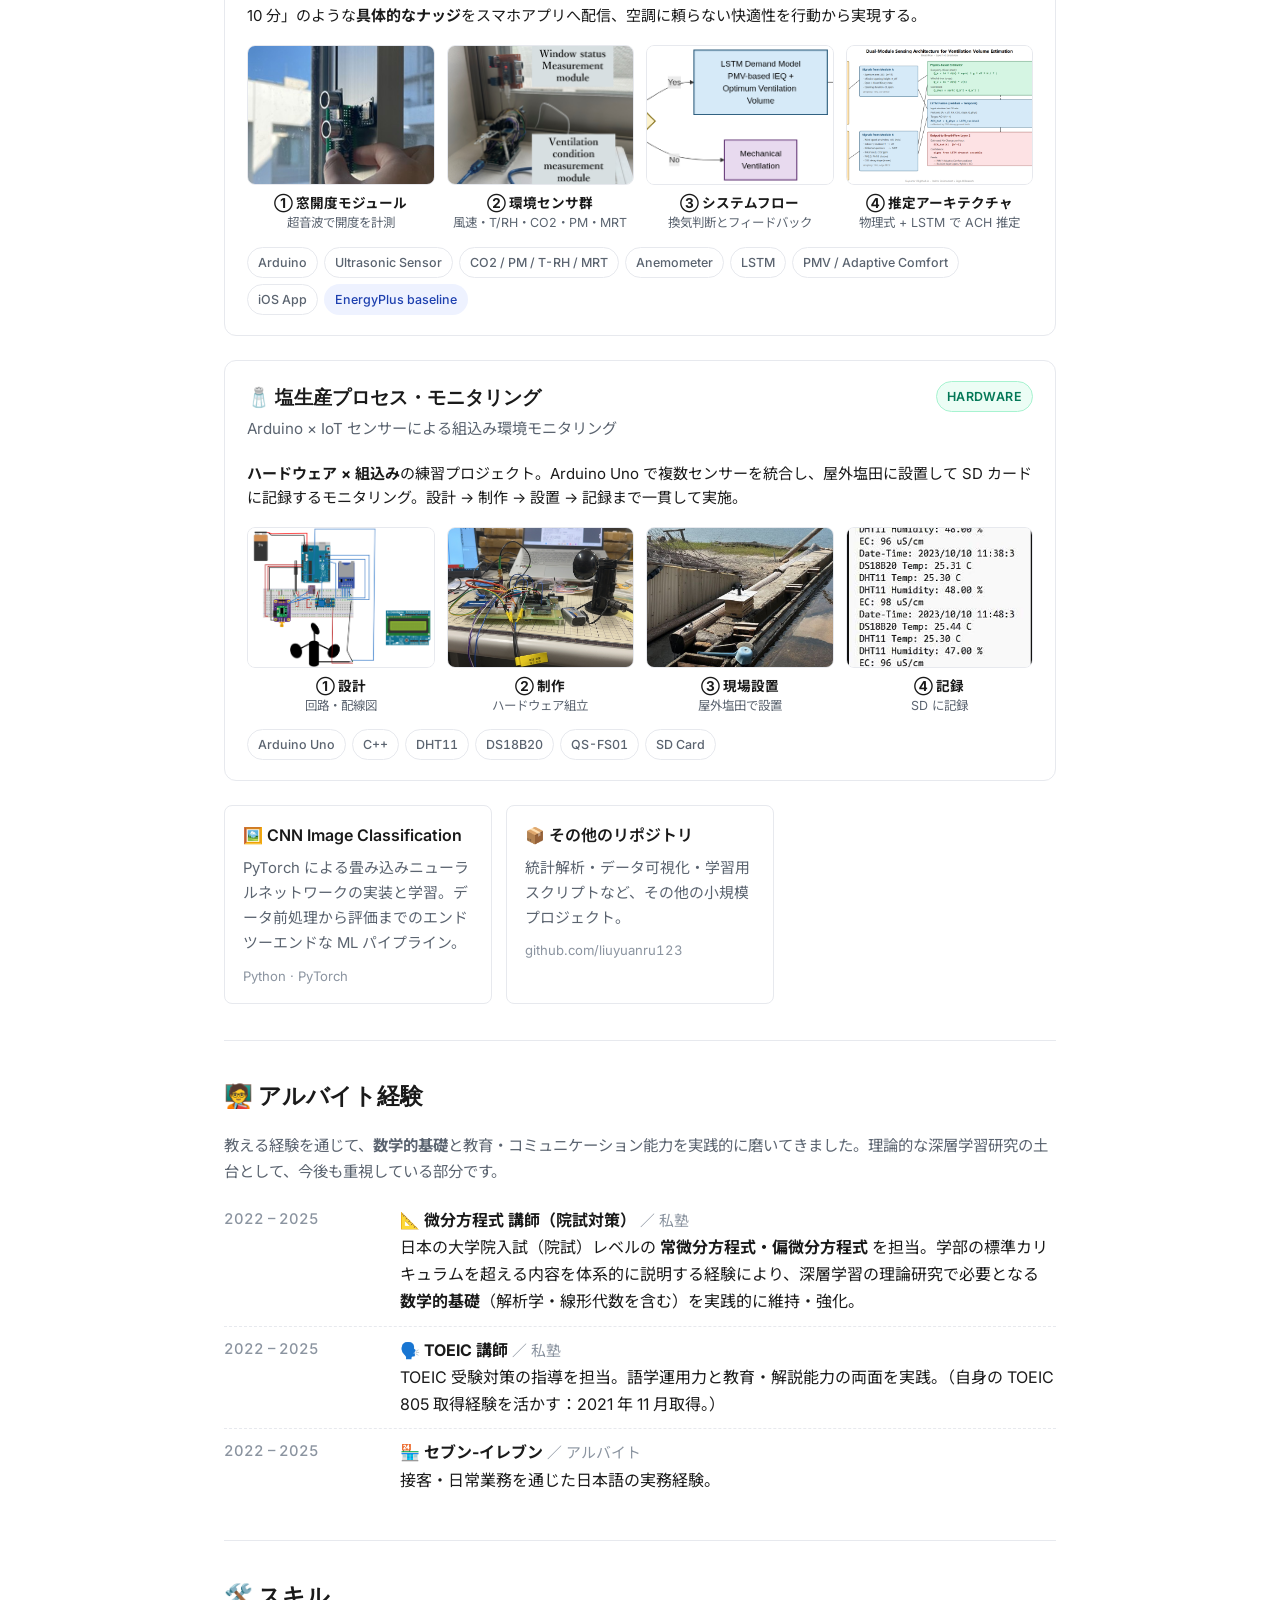
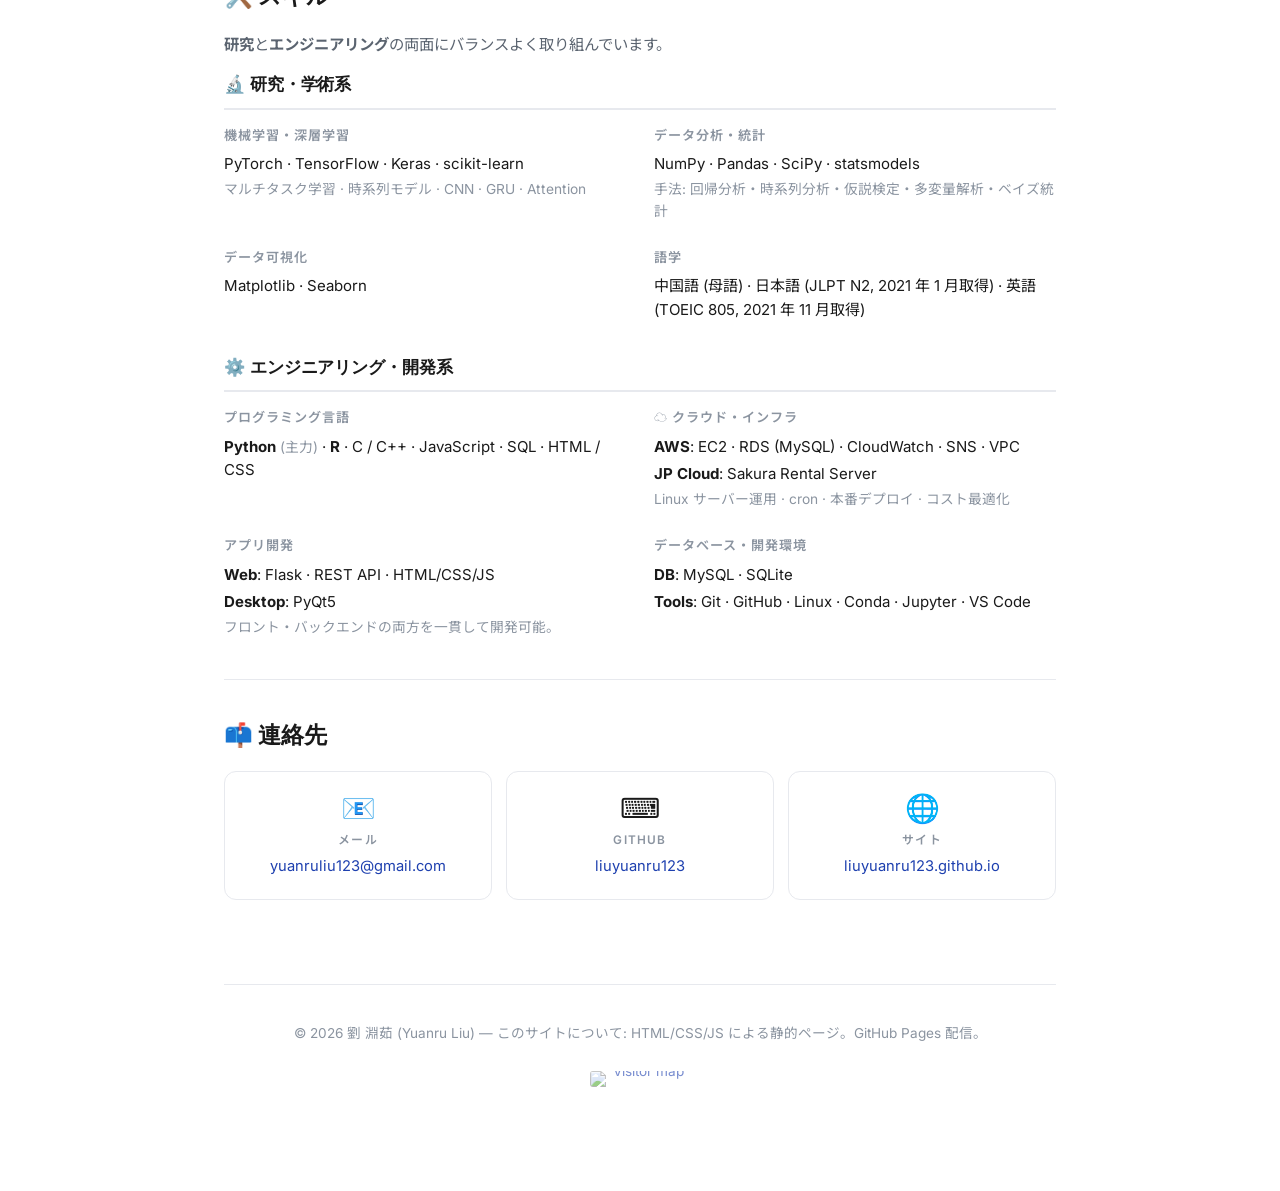
==== commit c715a4f6: "Add Ventilation IoT (BreathFlow) project before Salt monitoring Two-module IoT system that estimates" ====
--- a/index.html
+++ b/index.html
@@ -375,6 +375,79 @@
         </div>
       </article>
 
+      <!-- ===== Secondary featured: Ventilation IoT (BreathFlow) ===== -->
+      <article class="featured-project featured-project--secondary">
+        <header class="fp-head">
+          <div>
+            <h3>🌬️ <span class="lang-ja">自然換気を促す IoT 換気量推定システム</span><span class="lang-en">IoT-based Natural Ventilation Advisor</span></h3>
+            <p class="fp-sub">
+              <span class="lang-ja">窓の開度 × 風速 × 室内環境から換気量を推定し、PMV 快適性を満たす自然換気をスマホで提案</span>
+              <span class="lang-en">Estimates ventilation rate from window aperture, wind speed and IEQ, then nudges natural ventilation that satisfies PMV comfort</span>
+            </p>
+          </div>
+          <span class="status-pill status-pill--alt">
+            <span class="lang-ja">Hardware × IoT</span>
+            <span class="lang-en">Hardware × IoT</span>
+          </span>
+        </header>
+        <p class="fp-desc">
+          <span class="lang-ja"><strong>ハードウェア × IoT × 機械学習</strong>の練習プロジェクト。<strong>2 つの自作センサーモジュール</strong>（①窓の開度を測る超音波モジュール、②風速・室内外温湿度・CO2・PM・MRT を測る環境モジュール）を組み合わせて室内の<strong>換気量 (ACH)</strong> を推定。LSTM ベースの需要モデルが <strong>PMV を満たす最適換気量</strong>を計算し、外気質と熱環境が良いときは「窓を半開で 10 分」のような<strong>具体的なナッジ</strong>をスマホアプリへ配信、空調に頼らない快適性を行動から実現する。</span>
+          <span class="lang-en">A <strong>hardware × IoT × machine-learning</strong> practice project. <strong>Two self-built sensor modules</strong> work together: ① an ultrasonic module that measures window aperture, ② an environment module capturing wind speed, indoor/outdoor T/RH, CO2, PM and MRT. Their fused signals feed an LSTM demand model that infers the <strong>air-change rate (ACH)</strong> needed to satisfy PMV comfort. When outdoor air and thermal conditions are favourable, a mobile app sends a <strong>concrete, time-bound nudge</strong> (e.g. "half-open for 10 min") — reducing AC dependence through behavioural design rather than automation.</span>
+        </p>
+        <div class="salt-gallery">
+          <figure class="salt-figure">
+            <a href="Image/Ventilation/device2.jpg" target="_blank" rel="noopener">
+              <img src="Image/Ventilation/device2.jpg" alt="Window aperture sensor module mounted on window frame" loading="lazy" />
+            </a>
+            <figcaption>
+              <strong>① <span class="lang-ja">窓開度モジュール</span><span class="lang-en">Window Module</span></strong><br />
+              <span class="lang-ja">超音波で開度を計測</span>
+              <span class="lang-en">Ultrasonic aperture sensor</span>
+            </figcaption>
+          </figure>
+          <figure class="salt-figure">
+            <a href="Image/Ventilation/Device.png" target="_blank" rel="noopener">
+              <img src="Image/Ventilation/Device.png" alt="Window-status module and ventilation condition module assembled on the windowsill" loading="lazy" />
+            </a>
+            <figcaption>
+              <strong>② <span class="lang-ja">環境センサ群</span><span class="lang-en">Environment Stack</span></strong><br />
+              <span class="lang-ja">風速・T/RH・CO2・PM・MRT</span>
+              <span class="lang-en">Wind · T/RH · CO2 · PM · MRT</span>
+            </figcaption>
+          </figure>
+          <figure class="salt-figure">
+            <a href="Image/Ventilation/BreathFlow_flowchart.png" target="_blank" rel="noopener">
+              <img src="Image/Ventilation/BreathFlow_flowchart.png" alt="System flowchart: IoT sensing, decision, LSTM demand model, feedback, ventilation choice" loading="lazy" />
+            </a>
+            <figcaption>
+              <strong>③ <span class="lang-ja">システムフロー</span><span class="lang-en">System Flow</span></strong><br />
+              <span class="lang-ja">換気判断とフィードバック</span>
+              <span class="lang-en">Decision + feedback loop</span>
+            </figcaption>
+          </figure>
+          <figure class="salt-figure">
+            <a href="Image/Ventilation/SensingArchitecture.png" target="_blank" rel="noopener">
+              <img src="Image/Ventilation/SensingArchitecture.png" alt="Dual-module sensing architecture combining physics-based and LSTM ACH estimators" loading="lazy" />
+            </a>
+            <figcaption>
+              <strong>④ <span class="lang-ja">推定アーキテクチャ</span><span class="lang-en">Estimation</span></strong><br />
+              <span class="lang-ja">物理式 + LSTM で ACH 推定</span>
+              <span class="lang-en">Physics + LSTM → ACH</span>
+            </figcaption>
+          </figure>
+        </div>
+        <div class="tech-tags">
+          <span class="tech-tag">Arduino</span>
+          <span class="tech-tag">Ultrasonic Sensor</span>
+          <span class="tech-tag">CO2 / PM / T-RH / MRT</span>
+          <span class="tech-tag">Anemometer</span>
+          <span class="tech-tag">LSTM</span>
+          <span class="tech-tag">PMV / Adaptive Comfort</span>
+          <span class="tech-tag">iOS App</span>
+          <span class="tech-tag tech-tag--alt">EnergyPlus baseline</span>
+        </div>
+      </article>
+
       <!-- ===== Secondary featured: Salt monitoring (hardware) ===== -->
       <article class="featured-project featured-project--secondary">
         <header class="fp-head">
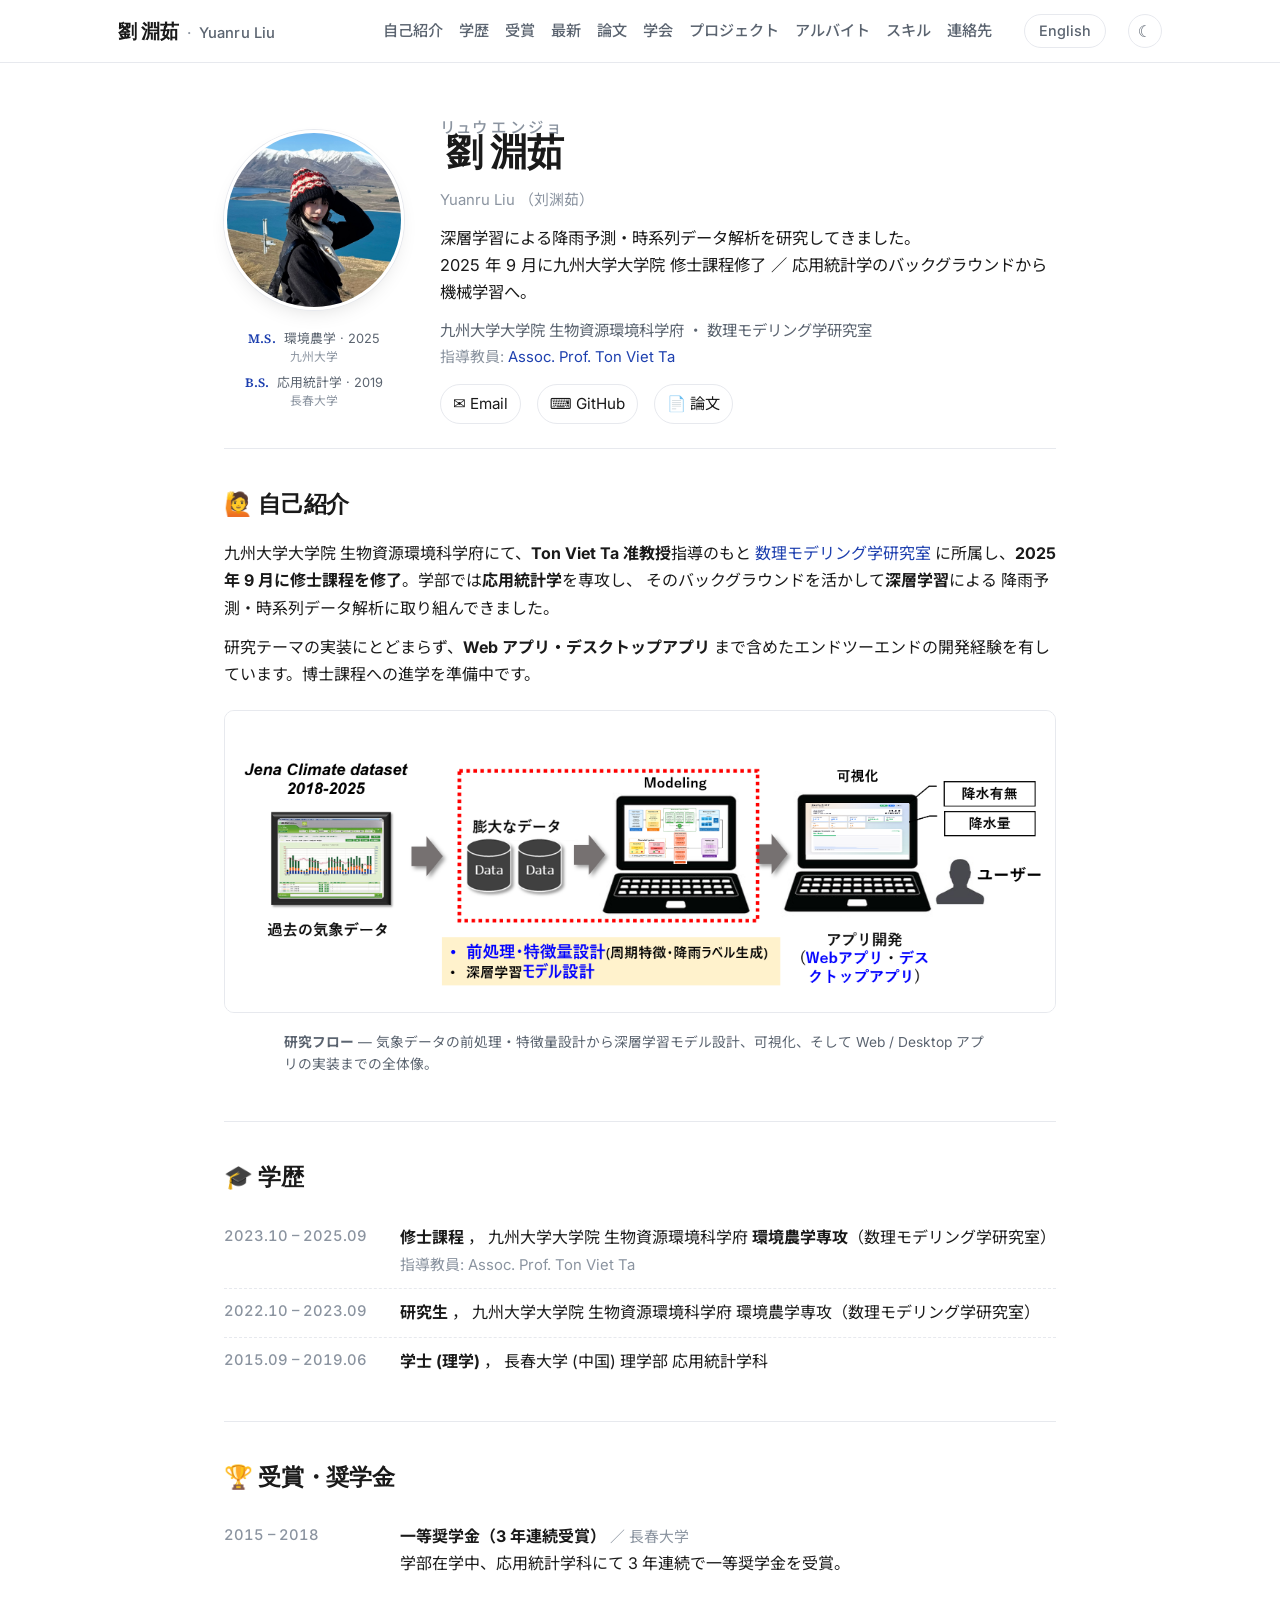
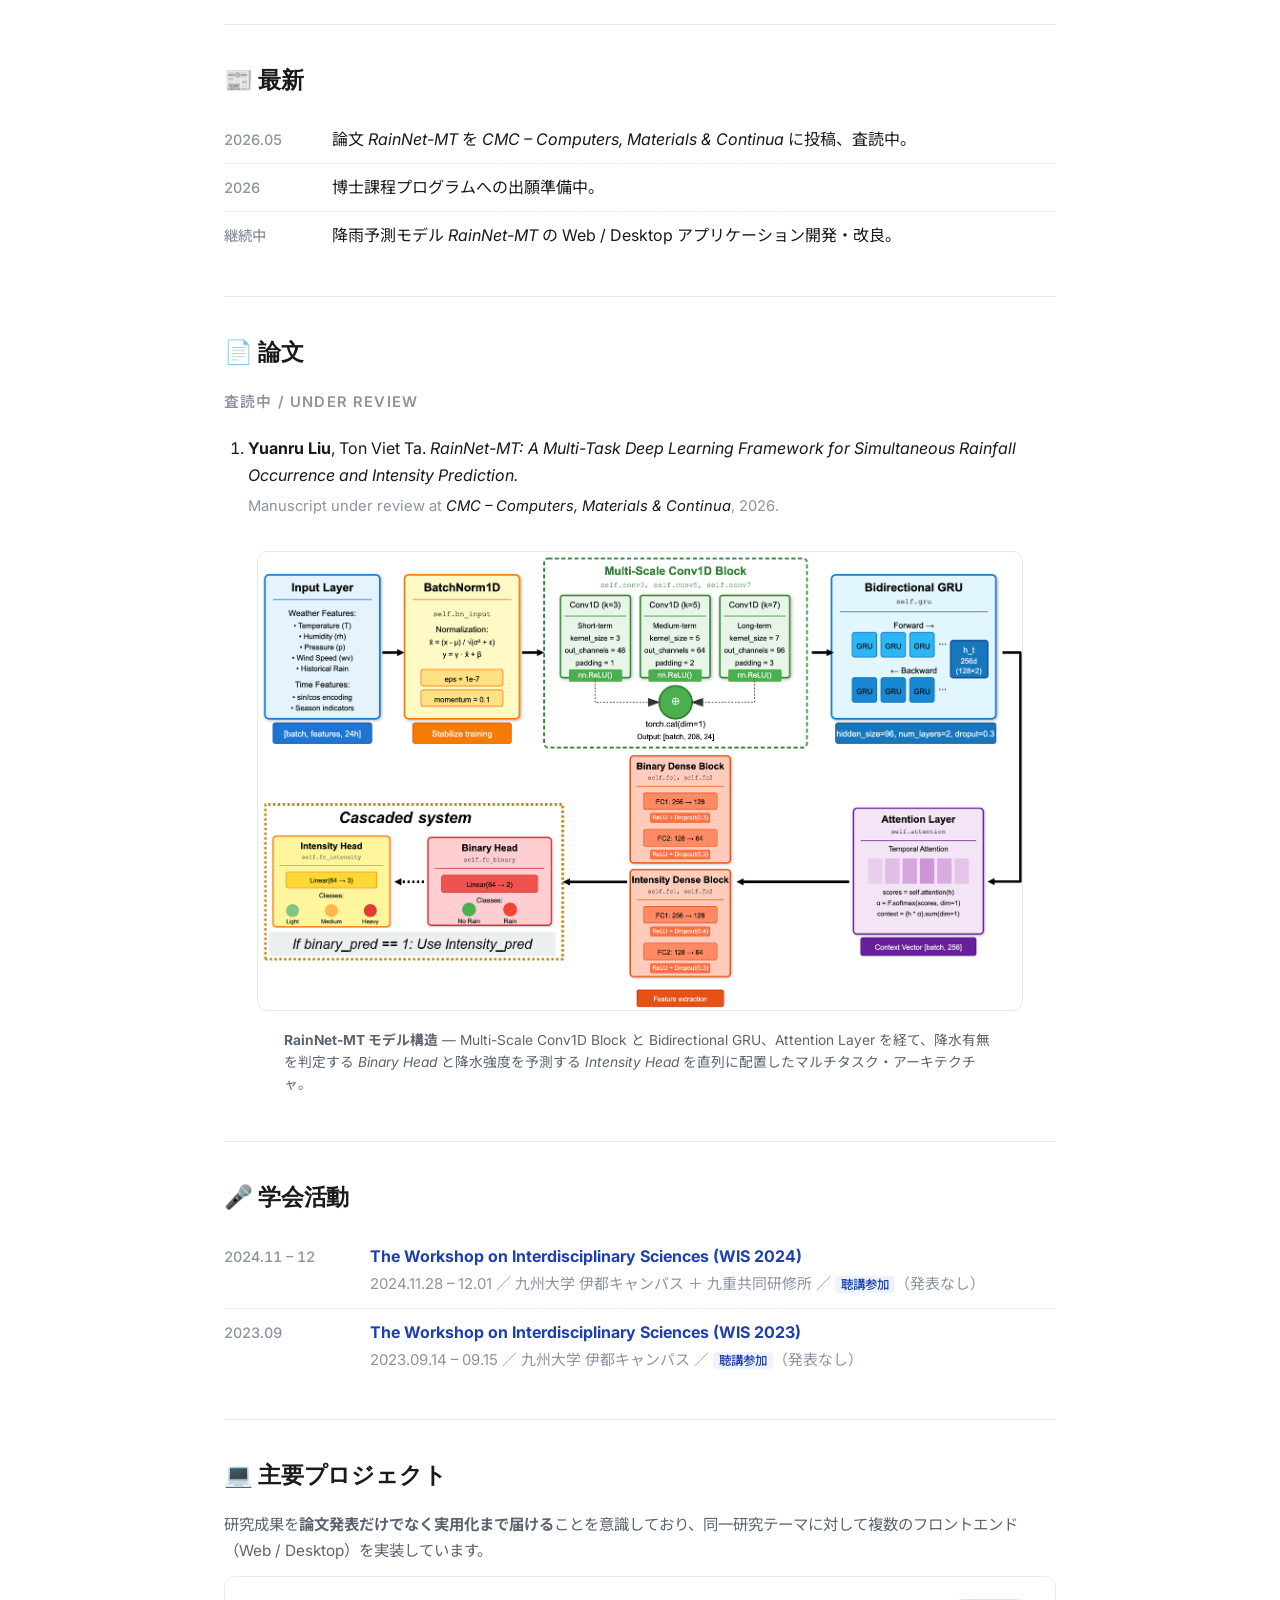
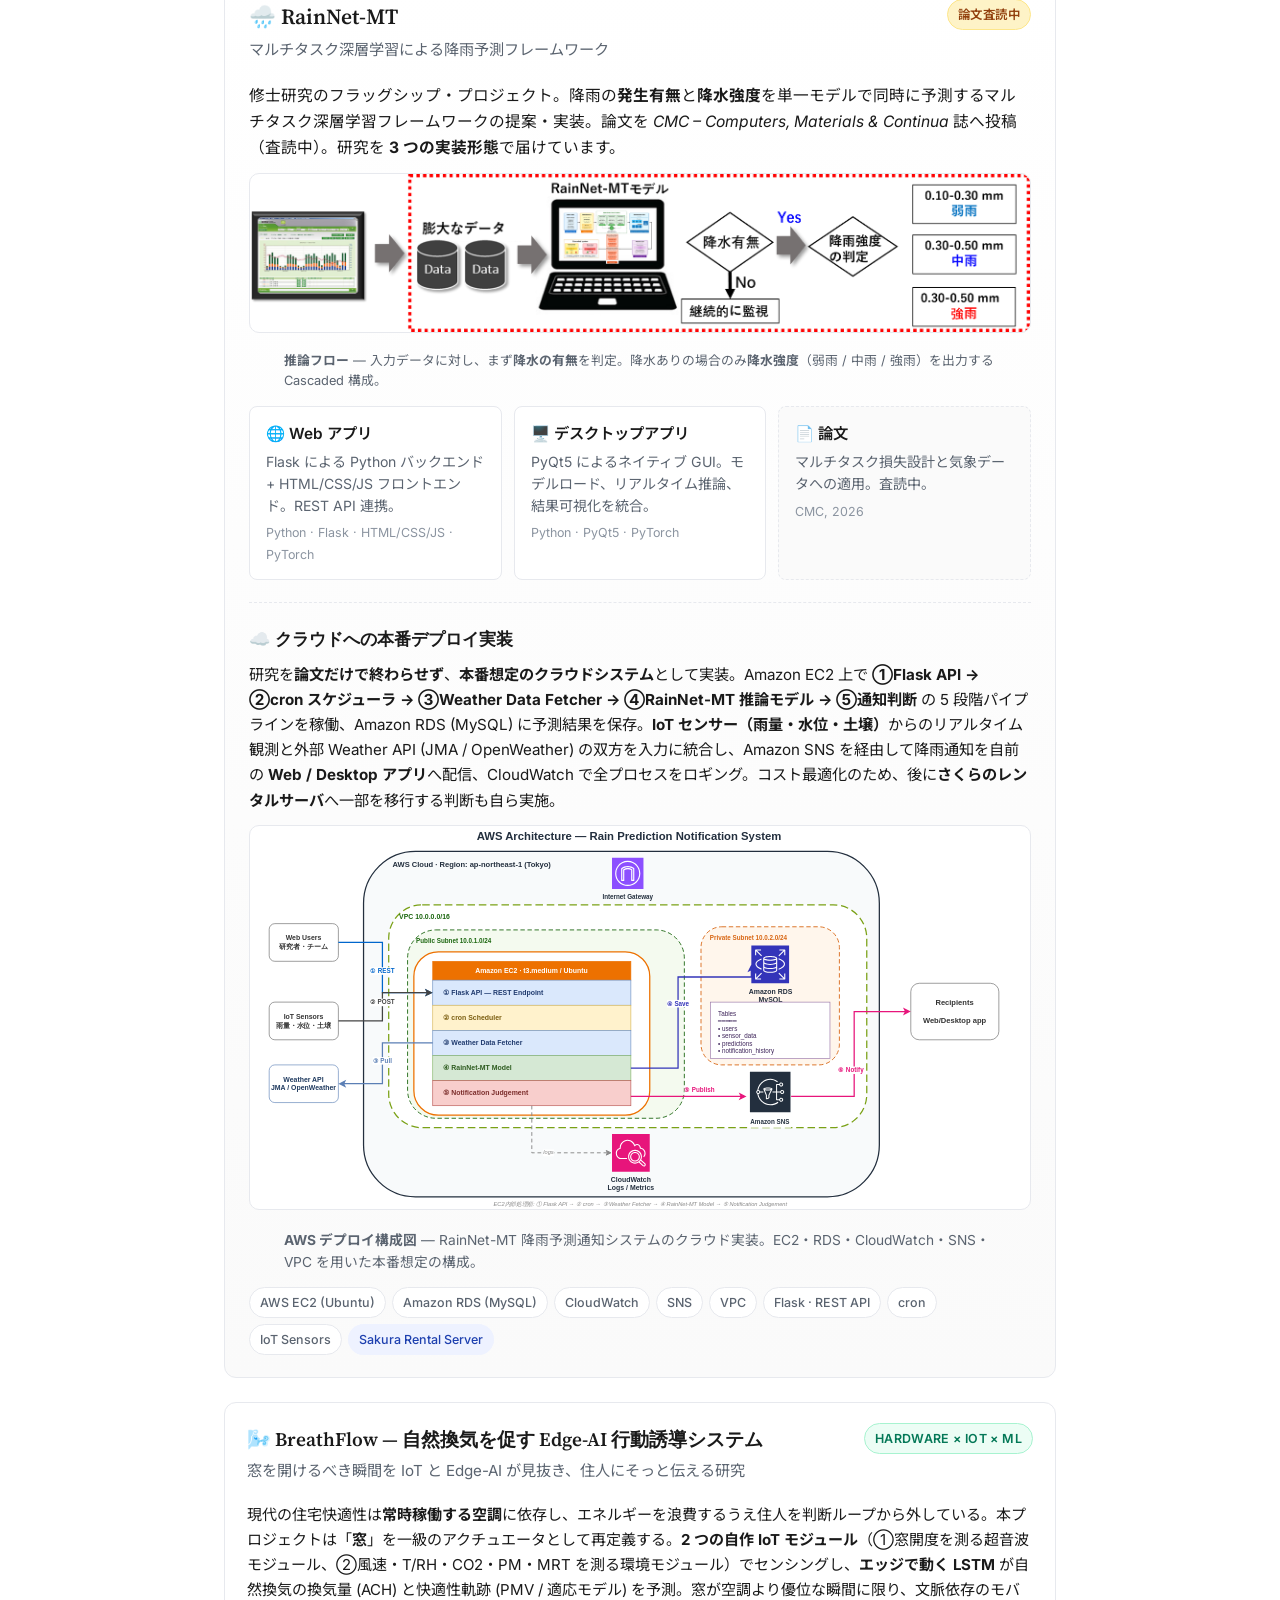
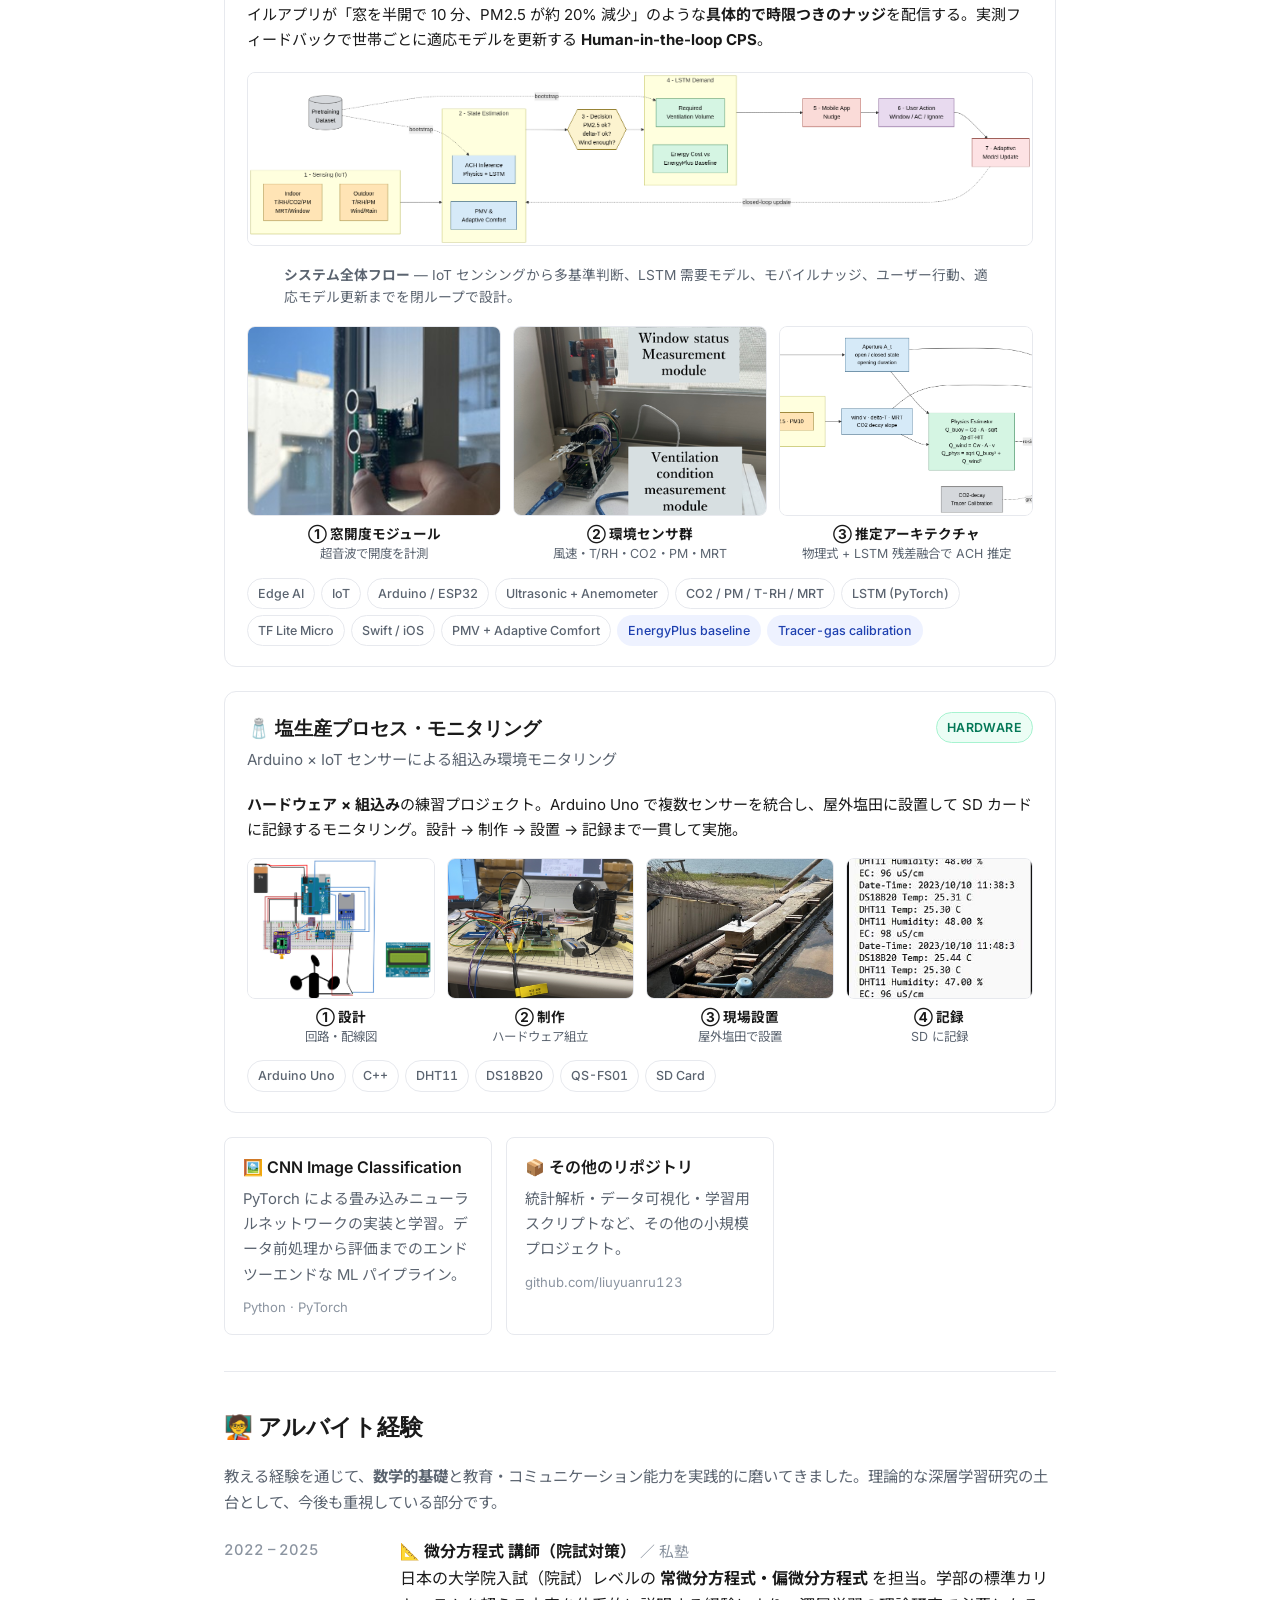
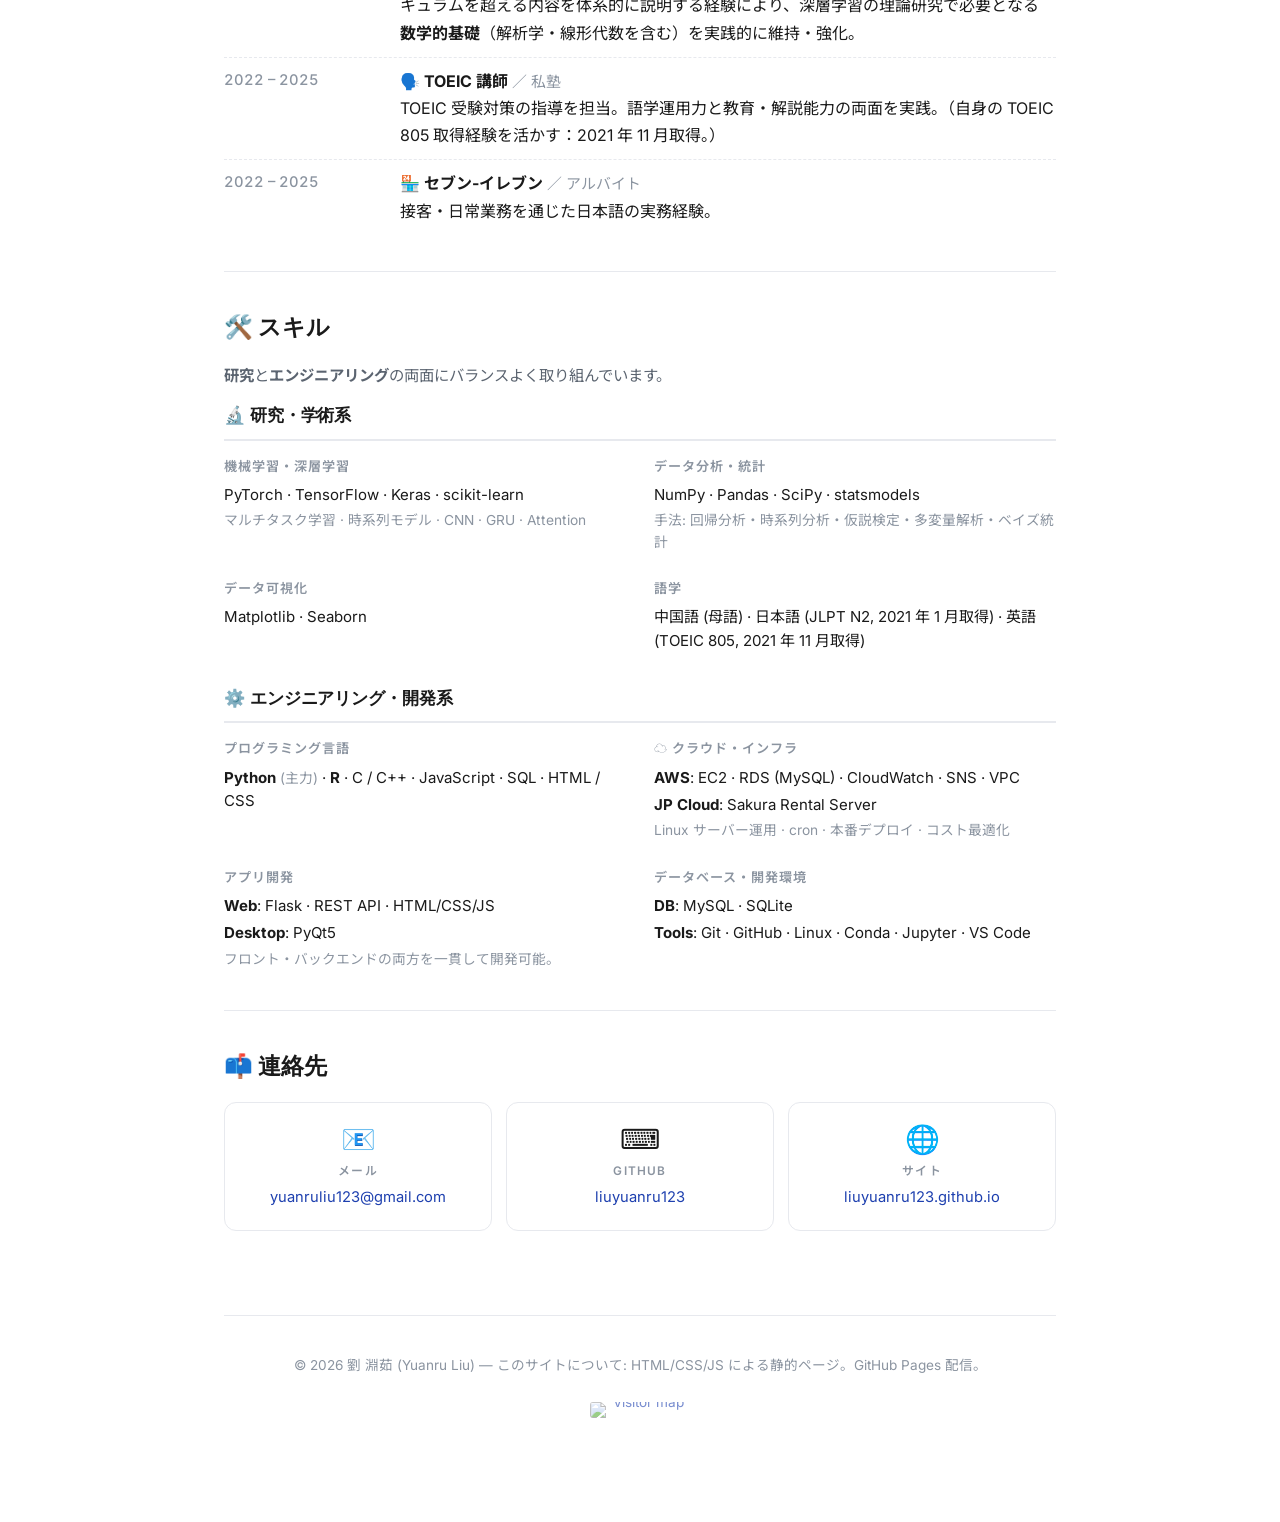
==== commit c223b42f: "Restructure BreathFlow project: hero flowchart + matching architecture - Promote system flowchart to" ====
--- a/index.html
+++ b/index.html
@@ -379,22 +379,34 @@
       <article class="featured-project featured-project--secondary">
         <header class="fp-head">
           <div>
-            <h3>🌬️ <span class="lang-ja">自然換気を促す IoT 換気量推定システム</span><span class="lang-en">IoT-based Natural Ventilation Advisor</span></h3>
+            <h3>🌬️ <span class="lang-ja">BreathFlow — 自然換気を促す Edge-AI 行動誘導システム</span><span class="lang-en">BreathFlow — Edge-AI Driven Behavioural Nudging for Natural Ventilation</span></h3>
             <p class="fp-sub">
-              <span class="lang-ja">窓の開度 × 風速 × 室内環境から換気量を推定し、PMV 快適性を満たす自然換気をスマホで提案</span>
-              <span class="lang-en">Estimates ventilation rate from window aperture, wind speed and IEQ, then nudges natural ventilation that satisfies PMV comfort</span>
+              <span class="lang-ja">窓を開けるべき瞬間を IoT と Edge-AI が見抜き、住人にそっと伝える研究</span>
+              <span class="lang-en">An IoT × edge-AI system that learns when a window beats an air conditioner — and nudges the resident at that exact moment.</span>
             </p>
           </div>
           <span class="status-pill status-pill--alt">
-            <span class="lang-ja">Hardware × IoT</span>
-            <span class="lang-en">Hardware × IoT</span>
+            <span class="lang-ja">Hardware × IoT × ML</span>
+            <span class="lang-en">Hardware × IoT × ML</span>
           </span>
         </header>
         <p class="fp-desc">
-          <span class="lang-ja"><strong>ハードウェア × IoT × 機械学習</strong>の練習プロジェクト。<strong>2 つの自作センサーモジュール</strong>（①窓の開度を測る超音波モジュール、②風速・室内外温湿度・CO2・PM・MRT を測る環境モジュール）を組み合わせて室内の<strong>換気量 (ACH)</strong> を推定。LSTM ベースの需要モデルが <strong>PMV を満たす最適換気量</strong>を計算し、外気質と熱環境が良いときは「窓を半開で 10 分」のような<strong>具体的なナッジ</strong>をスマホアプリへ配信、空調に頼らない快適性を行動から実現する。</span>
-          <span class="lang-en">A <strong>hardware × IoT × machine-learning</strong> practice project. <strong>Two self-built sensor modules</strong> work together: ① an ultrasonic module that measures window aperture, ② an environment module capturing wind speed, indoor/outdoor T/RH, CO2, PM and MRT. Their fused signals feed an LSTM demand model that infers the <strong>air-change rate (ACH)</strong> needed to satisfy PMV comfort. When outdoor air and thermal conditions are favourable, a mobile app sends a <strong>concrete, time-bound nudge</strong> (e.g. "half-open for 10 min") — reducing AC dependence through behavioural design rather than automation.</span>
+          <span class="lang-ja">現代の住宅快適性は<strong>常時稼働する空調</strong>に依存し、エネルギーを浪費するうえ住人を判断ループから外している。本プロジェクトは「<strong>窓</strong>」を一級のアクチュエータとして再定義する。<strong>2 つの自作 IoT モジュール</strong>（①窓開度を測る超音波モジュール、②風速・T/RH・CO2・PM・MRT を測る環境モジュール）でセンシングし、<strong>エッジで動く LSTM</strong> が自然換気の換気量 (ACH) と快適性軌跡 (PMV / 適応モデル) を予測。窓が空調より優位な瞬間に限り、文脈依存のモバイルアプリが「窓を半開で 10 分、PM2.5 が約 20% 減少」のような<strong>具体的で時限つきのナッジ</strong>を配信する。実測フィードバックで世帯ごとに適応モデルを更新する <strong>Human-in-the-loop CPS</strong>。</span>
+          <span class="lang-en">Modern indoor comfort is dominated by <strong>always-on HVAC</strong> — energy-hungry and removing the resident from the loop. <em>BreathFlow</em> re-introduces the human decision by treating the <strong>window</strong> as a first-class actuator. <strong>Two custom IoT modules</strong> (① ultrasonic window-aperture sensor, ② wind / T-RH / CO2 / PM / MRT stack) feed an <strong>on-device LSTM</strong> that infers achievable air-change rate and forecasts comfort trajectory (PMV / adaptive). When opening the window will outperform the AC, a context-aware mobile companion delivers a <strong>concrete, time-bound nudge</strong> ("half-open for 10 min, PM2.5 will drop ~20%"). Real-time feedback closes the loop into a <strong>human-in-the-loop CPS</strong>.</span>
         </p>
-        <div class="salt-gallery">
+
+        <!-- Hero: full-width system flowchart -->
+        <figure class="figure" style="margin: 20px 0 18px;">
+          <a href="Image/Ventilation/BreathFlow_flowchart.png" target="_blank" rel="noopener">
+            <img src="Image/Ventilation/BreathFlow_flowchart.png" alt="BreathFlow 7-layer system flowchart — IoT sensing, state estimation, multi-criteria decision, LSTM demand, intervention, user, adaptation loop" loading="lazy" style="width: 100%; border-radius: 8px; border: 1px solid var(--line); background: var(--bg-soft);" />
+          </a>
+          <figcaption>
+            <span class="lang-ja"><strong>システム全体フロー</strong> — IoT センシングから多基準判断、LSTM 需要モデル、モバイルナッジ、ユーザー行動、適応モデル更新までを閉ループで設計。</span>
+            <span class="lang-en"><strong>System flowchart</strong> — closed-loop pipeline from IoT sensing through multi-criteria decision, LSTM demand model, mobile nudge, user action, and per-household model adaptation.</span>
+          </figcaption>
+        </figure>
+        <!-- Supporting images: hardware + sensing architecture -->
+        <div class="salt-gallery" style="grid-template-columns: repeat(3, 1fr);">
           <figure class="salt-figure">
             <a href="Image/Ventilation/device2.jpg" target="_blank" rel="noopener">
               <img src="Image/Ventilation/device2.jpg" alt="Window aperture sensor module mounted on window frame" loading="lazy" />
@@ -407,7 +419,7 @@
           </figure>
           <figure class="salt-figure">
             <a href="Image/Ventilation/Device.png" target="_blank" rel="noopener">
-              <img src="Image/Ventilation/Device.png" alt="Window-status module and ventilation condition module assembled on the windowsill" loading="lazy" />
+              <img src="Image/Ventilation/Device.png" alt="Window-status module and IEQ sensor stack assembled on the windowsill" loading="lazy" />
             </a>
             <figcaption>
               <strong>② <span class="lang-ja">環境センサ群</span><span class="lang-en">Environment Stack</span></strong><br />
@@ -416,35 +428,29 @@
             </figcaption>
           </figure>
           <figure class="salt-figure">
-            <a href="Image/Ventilation/BreathFlow_flowchart.png" target="_blank" rel="noopener">
-              <img src="Image/Ventilation/BreathFlow_flowchart.png" alt="System flowchart: IoT sensing, decision, LSTM demand model, feedback, ventilation choice" loading="lazy" />
+            <a href="Image/Ventilation/SensingArchitecture.png" target="_blank" rel="noopener">
+              <img src="Image/Ventilation/SensingArchitecture.png" alt="Sensing and estimation architecture: physics-based estimator with LSTM residual fusion" loading="lazy" />
             </a>
             <figcaption>
-              <strong>③ <span class="lang-ja">システムフロー</span><span class="lang-en">System Flow</span></strong><br />
-              <span class="lang-ja">換気判断とフィードバック</span>
-              <span class="lang-en">Decision + feedback loop</span>
+              <strong>③ <span class="lang-ja">推定アーキテクチャ</span><span class="lang-en">Estimation</span></strong><br />
+              <span class="lang-ja">物理式 + LSTM 残差融合で ACH 推定</span>
+              <span class="lang-en">Physics + LSTM residual → ACH</span>
             </figcaption>
           </figure>
-          <figure class="salt-figure">
-            <a href="Image/Ventilation/SensingArchitecture.png" target="_blank" rel="noopener">
-              <img src="Image/Ventilation/SensingArchitecture.png" alt="Dual-module sensing architecture combining physics-based and LSTM ACH estimators" loading="lazy" />
-            </a>
-            <figcaption>
-              <strong>④ <span class="lang-ja">推定アーキテクチャ</span><span class="lang-en">Estimation</span></strong><br />
-              <span class="lang-ja">物理式 + LSTM で ACH 推定</span>
-              <span class="lang-en">Physics + LSTM → ACH</span>
-            </figcaption>
-          </figure>
-        </div>
+        </div>
+
         <div class="tech-tags">
-          <span class="tech-tag">Arduino</span>
-          <span class="tech-tag">Ultrasonic Sensor</span>
+          <span class="tech-tag">Edge AI</span>
+          <span class="tech-tag">IoT</span>
+          <span class="tech-tag">Arduino / ESP32</span>
+          <span class="tech-tag">Ultrasonic + Anemometer</span>
           <span class="tech-tag">CO2 / PM / T-RH / MRT</span>
-          <span class="tech-tag">Anemometer</span>
-          <span class="tech-tag">LSTM</span>
-          <span class="tech-tag">PMV / Adaptive Comfort</span>
-          <span class="tech-tag">iOS App</span>
+          <span class="tech-tag">LSTM (PyTorch)</span>
+          <span class="tech-tag">TF Lite Micro</span>
+          <span class="tech-tag">Swift / iOS</span>
+          <span class="tech-tag">PMV + Adaptive Comfort</span>
           <span class="tech-tag tech-tag--alt">EnergyPlus baseline</span>
+          <span class="tech-tag tech-tag--alt">Tracer-gas calibration</span>
         </div>
       </article>
 
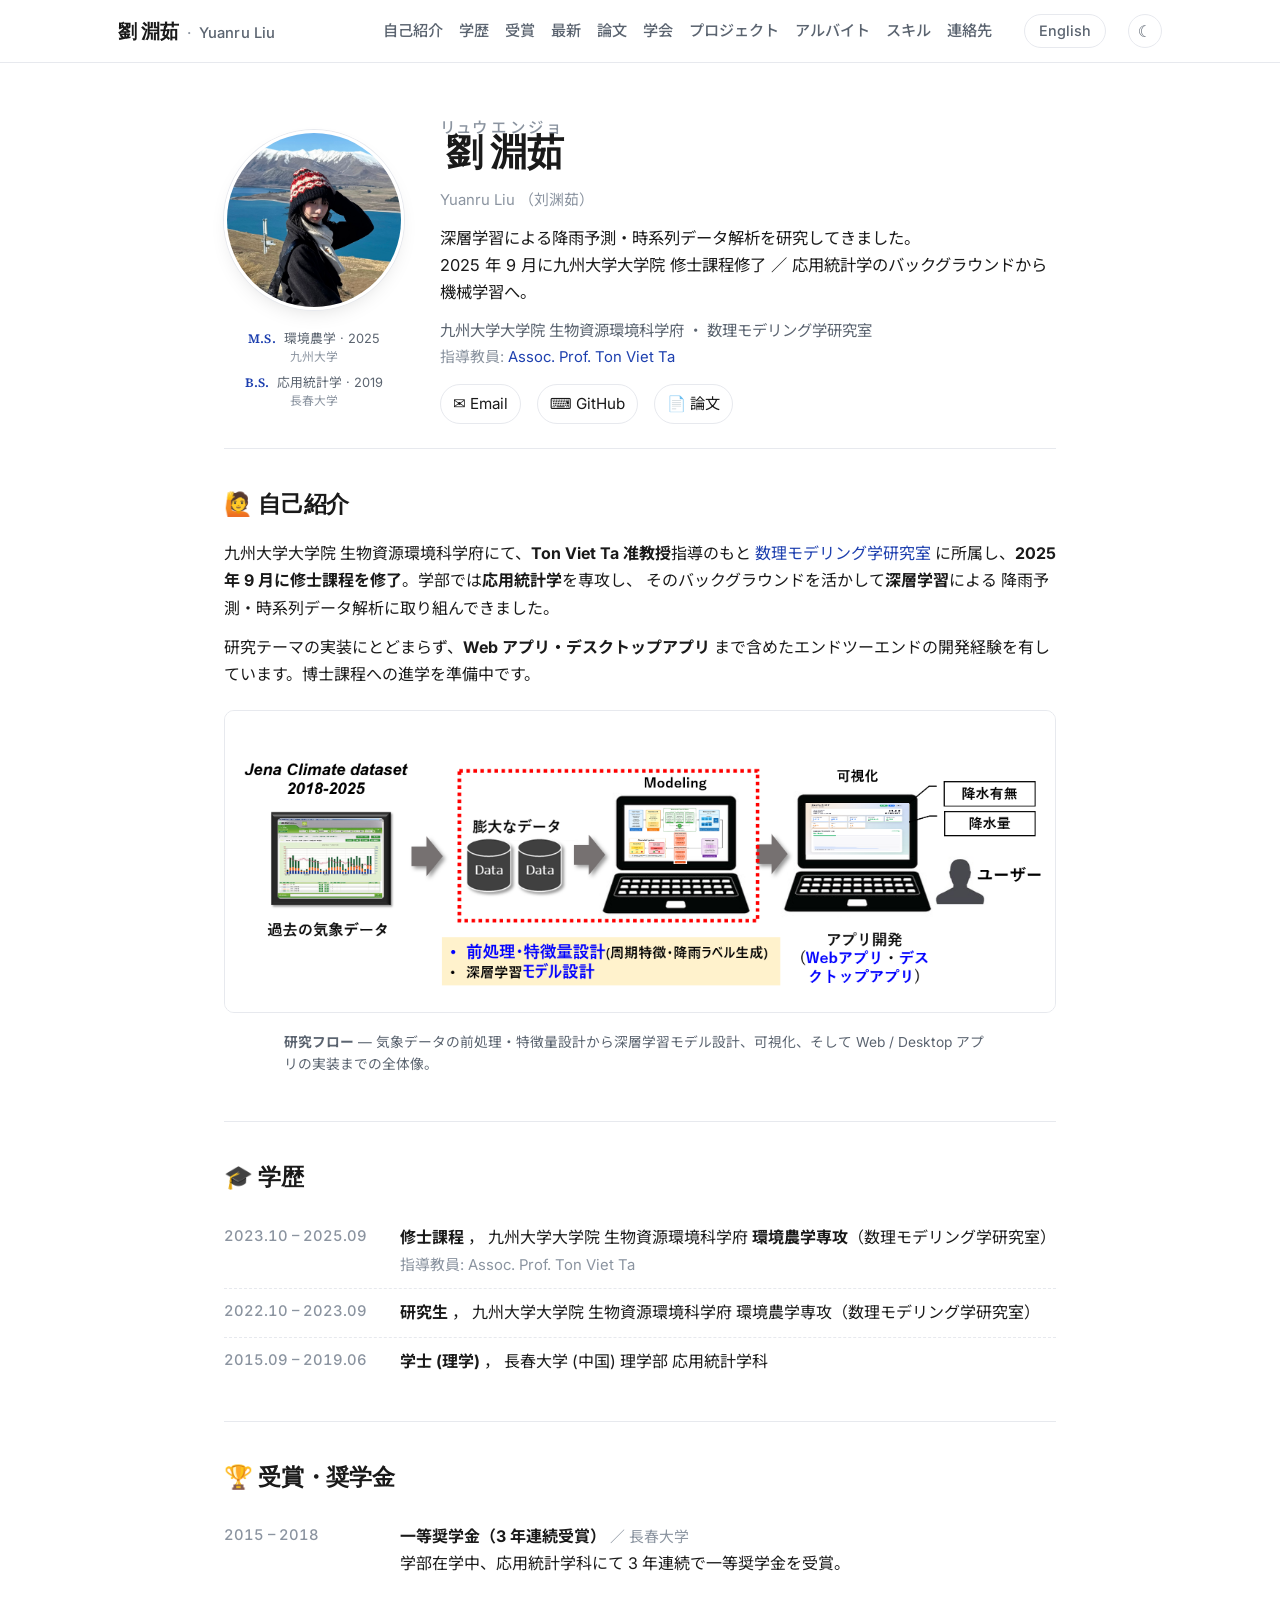
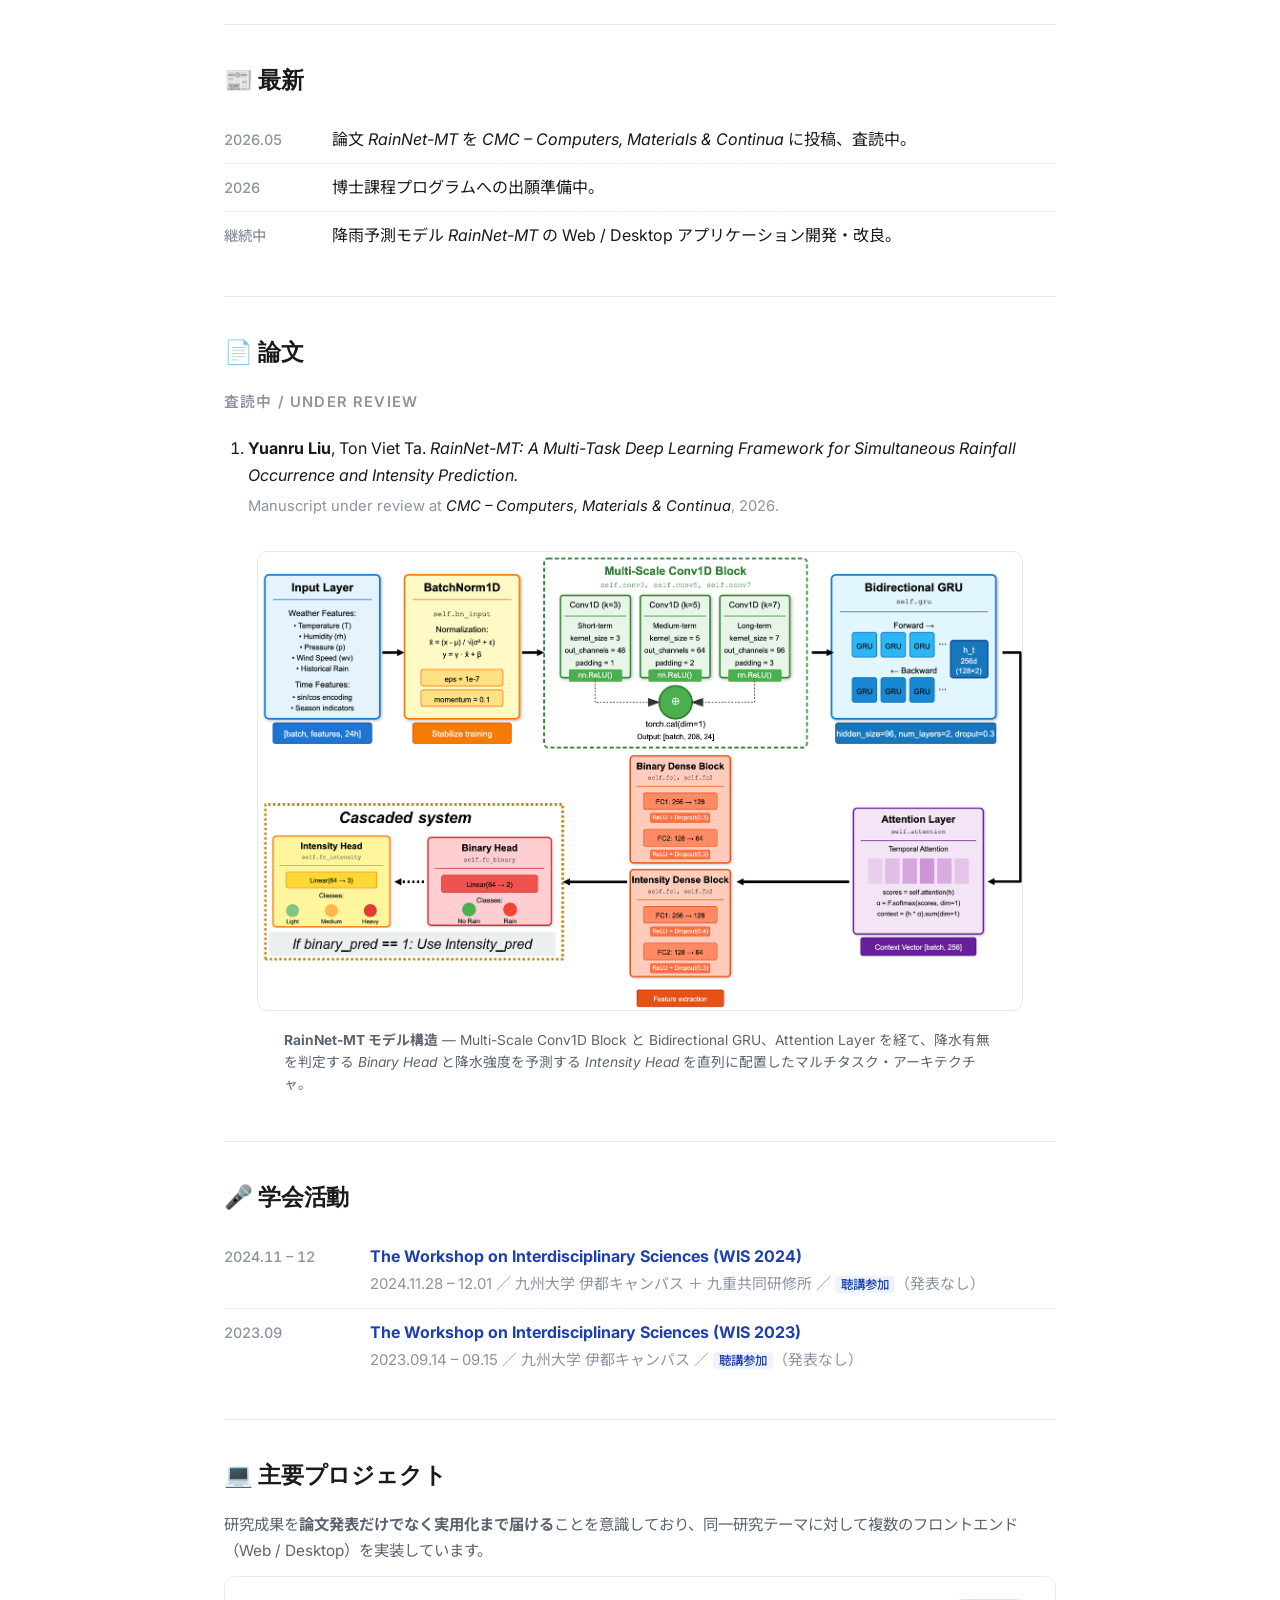
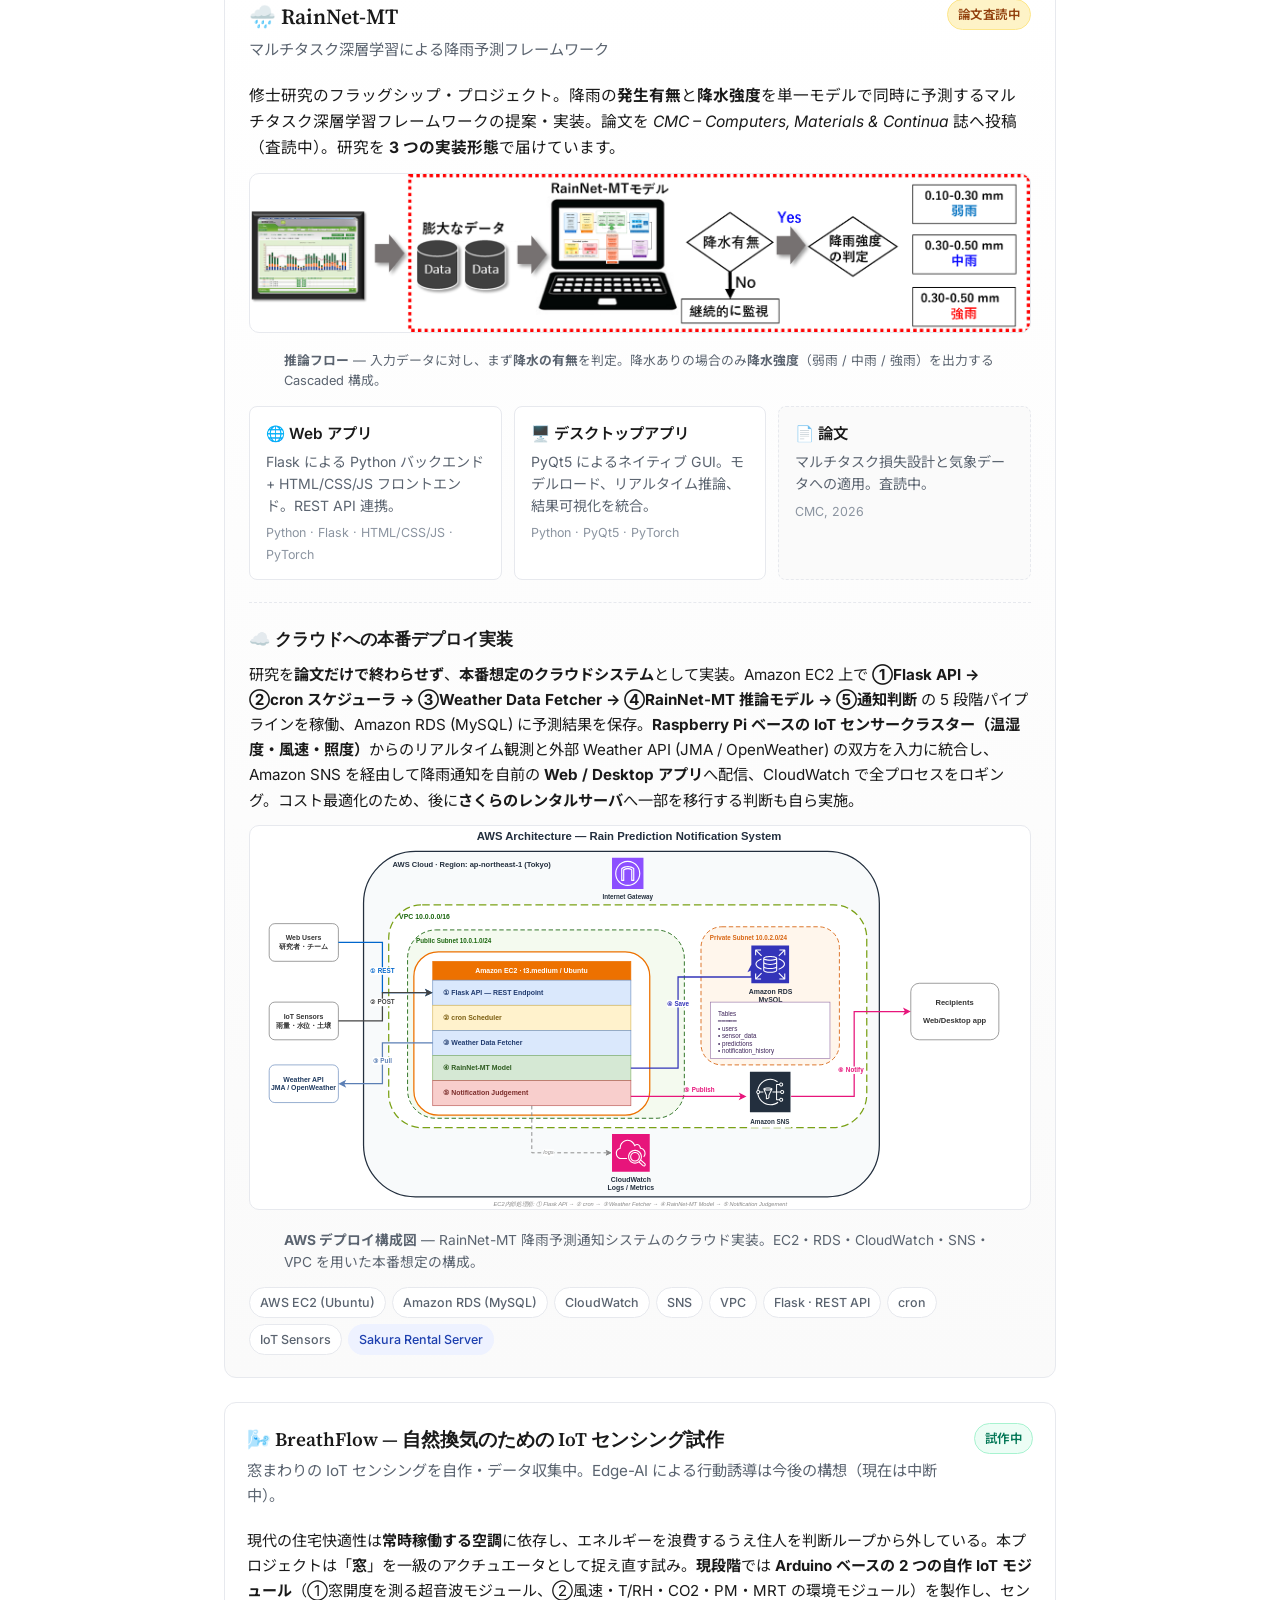
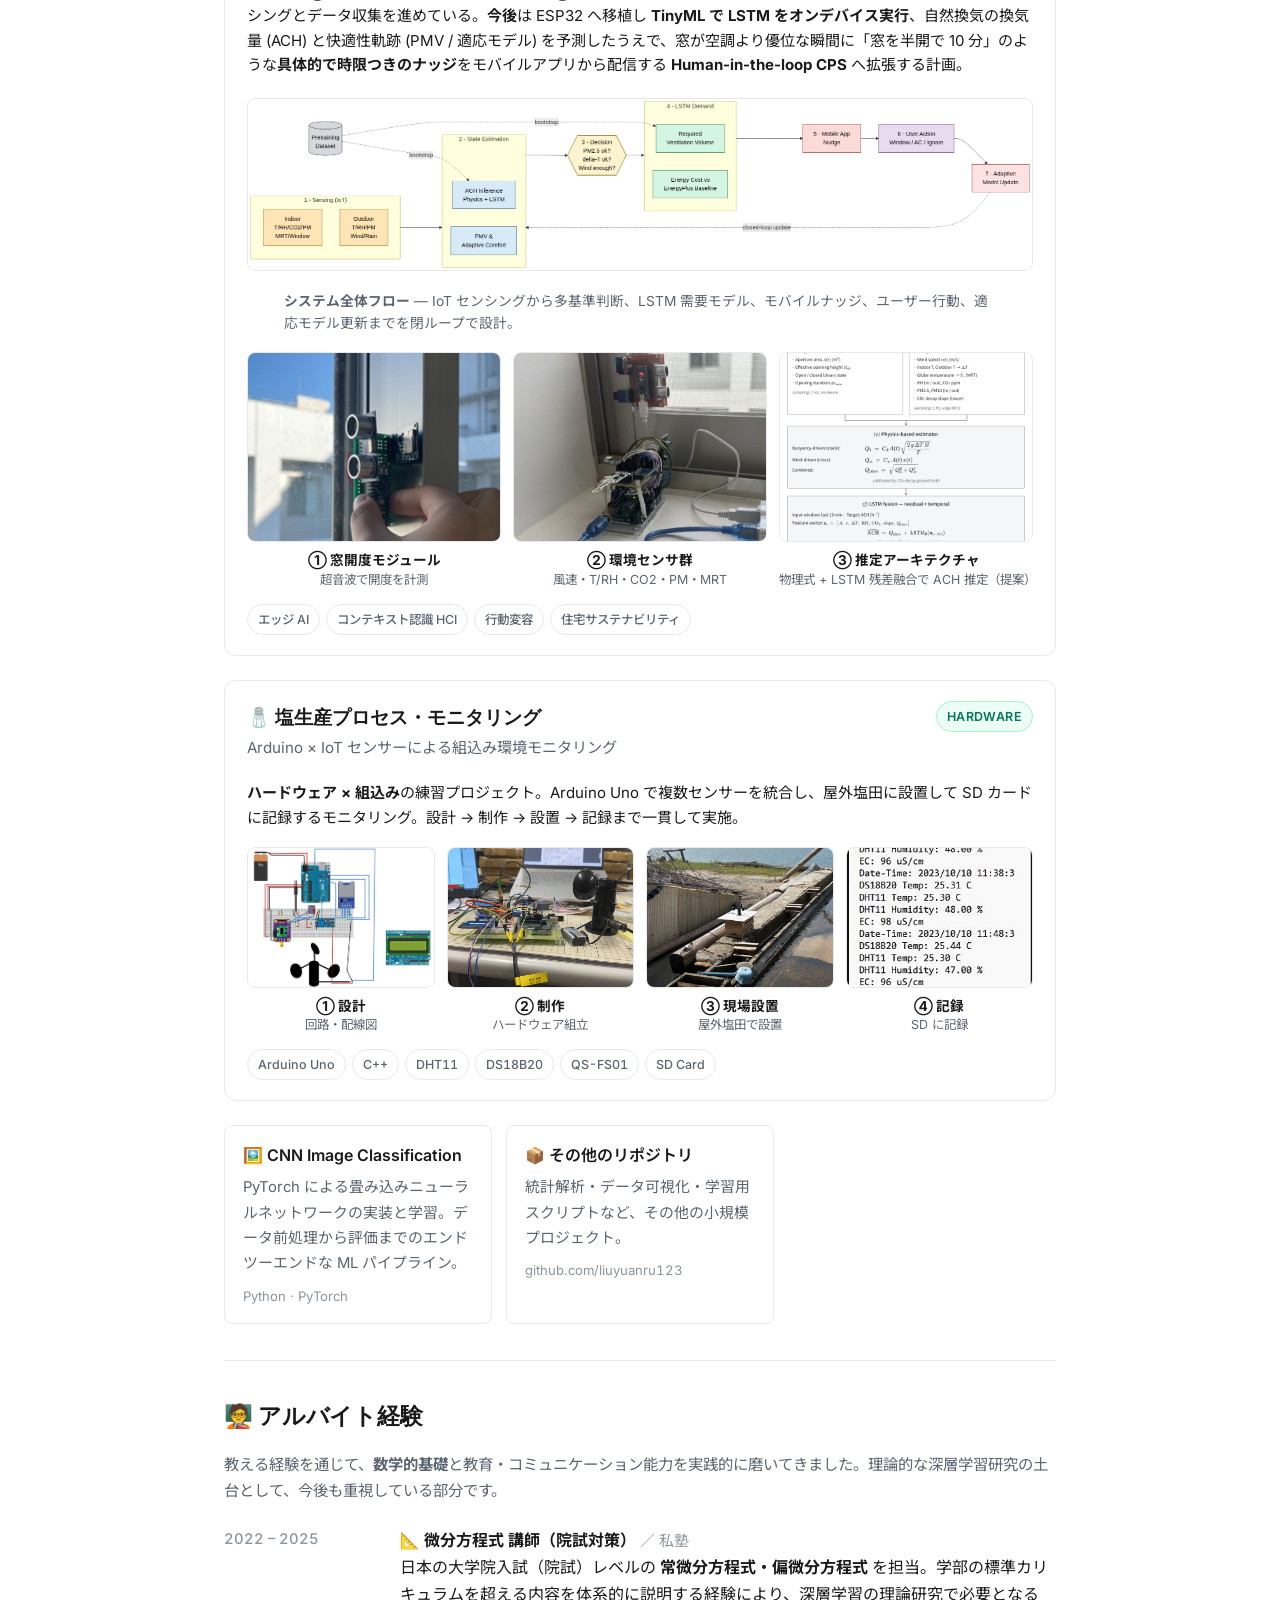
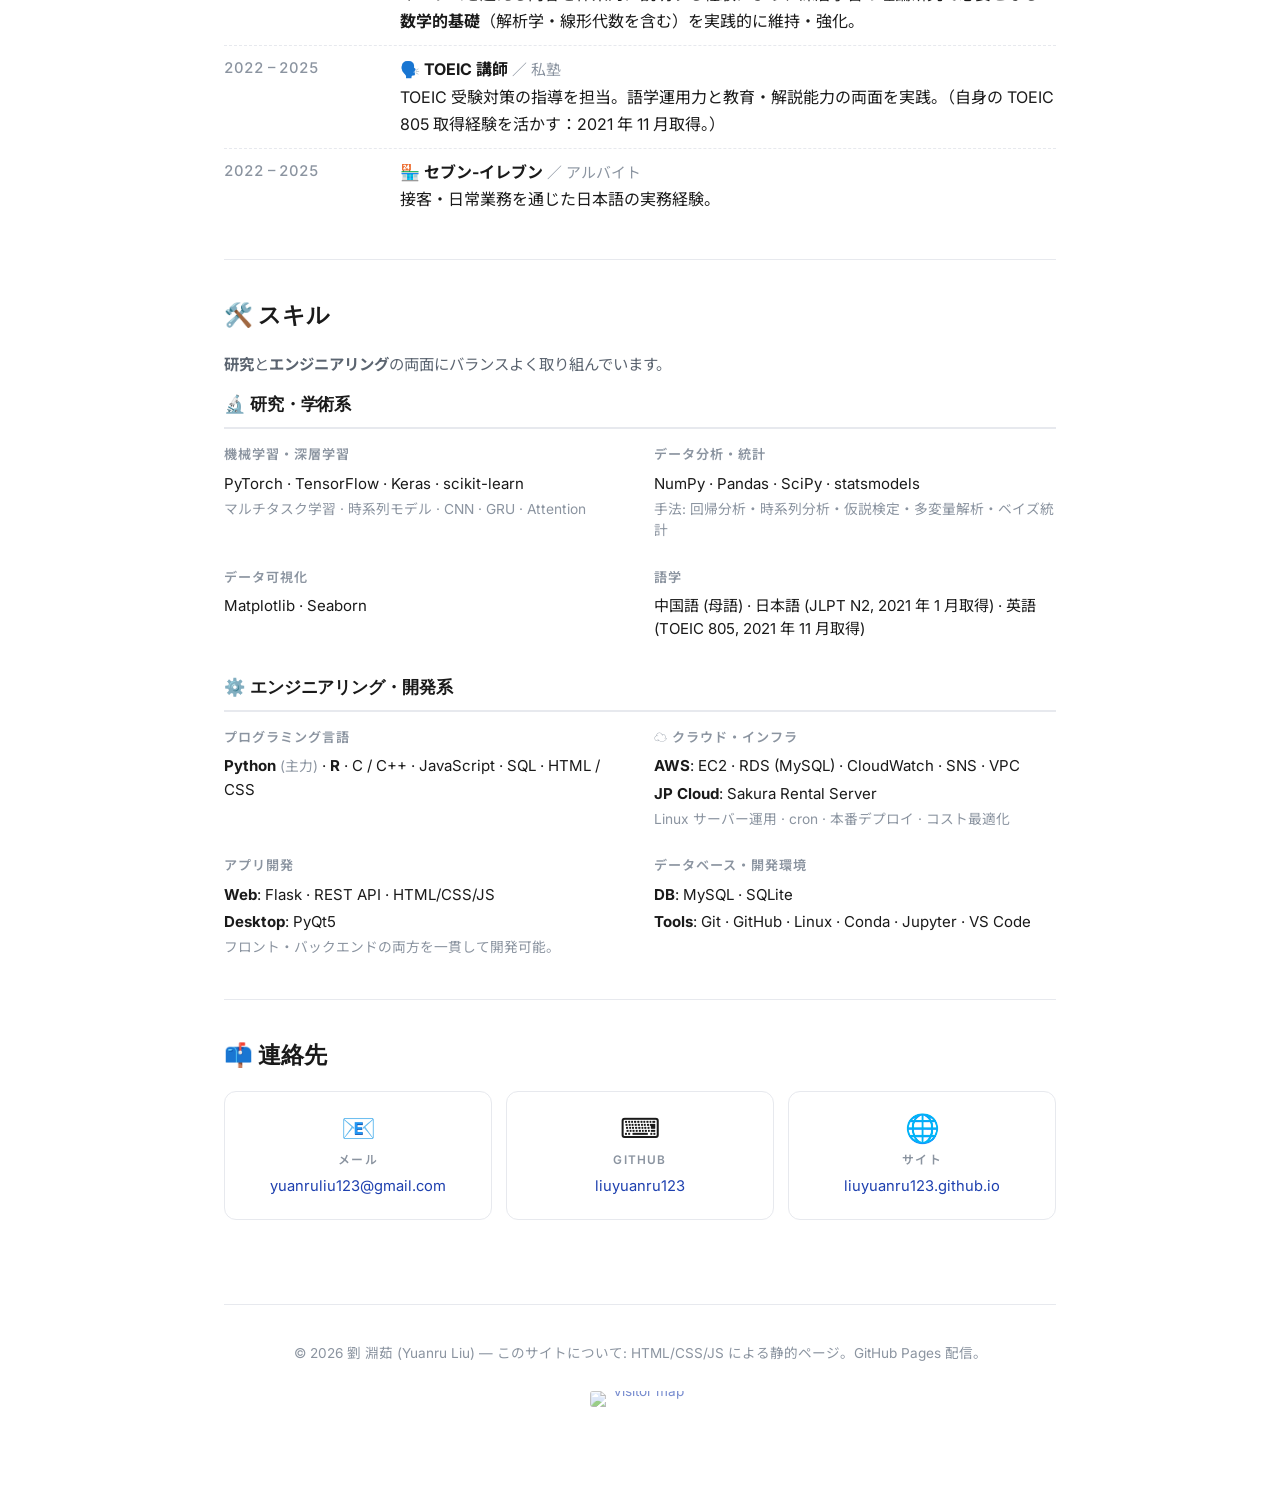
==== commit bd62b557: "Reframe BreathFlow as sensing prototype; render LaTeX-style architecture; fix RainNet-MT sensor clus" ====
--- a/index.html
+++ b/index.html
@@ -349,8 +349,8 @@
             <span class="lang-en">☁️ Production Deployment on AWS</span>
           </h4>
           <p class="fp-deployment-desc">
-            <span class="lang-ja">研究を<strong>論文だけで終わらせず</strong>、<strong>本番想定のクラウドシステム</strong>として実装。Amazon EC2 上で <strong>①Flask API → ②cron スケジューラ → ③Weather Data Fetcher → ④RainNet-MT 推論モデル → ⑤通知判断</strong> の 5 段階パイプラインを稼働、Amazon RDS (MySQL) に予測結果を保存。<strong>IoT センサー（雨量・水位・土壌）</strong>からのリアルタイム観測と外部 Weather API (JMA / OpenWeather) の双方を入力に統合し、Amazon SNS を経由して降雨通知を自前の <strong>Web / Desktop アプリ</strong>へ配信、CloudWatch で全プロセスをロギング。コスト最適化のため、後に<strong>さくらのレンタルサーバ</strong>へ一部を移行する判断も自ら実施。</span>
-            <span class="lang-en">Took the research <strong>beyond a paper</strong> and implemented a <strong>production-style cloud system</strong>. Amazon EC2 hosts a 5-stage pipeline: <strong>①Flask API → ②cron scheduler → ③Weather Data Fetcher → ④RainNet-MT inference → ⑤Notification Judgement</strong>; predictions persist to Amazon RDS (MySQL). <strong>IoT sensors (rainfall, water-level, soil)</strong> stream real-time observations alongside external Weather APIs (JMA / OpenWeather); Amazon SNS publishes rainfall alerts to my own <strong>Web / Desktop applications</strong>; CloudWatch logs every stage. Later migrated parts of the stack to <strong>Sakura Rental Server</strong> for cost optimization.</span>
+            <span class="lang-ja">研究を<strong>論文だけで終わらせず</strong>、<strong>本番想定のクラウドシステム</strong>として実装。Amazon EC2 上で <strong>①Flask API → ②cron スケジューラ → ③Weather Data Fetcher → ④RainNet-MT 推論モデル → ⑤通知判断</strong> の 5 段階パイプラインを稼働、Amazon RDS (MySQL) に予測結果を保存。<strong>Raspberry Pi ベースの IoT センサークラスター（温湿度・風速・照度）</strong>からのリアルタイム観測と外部 Weather API (JMA / OpenWeather) の双方を入力に統合し、Amazon SNS を経由して降雨通知を自前の <strong>Web / Desktop アプリ</strong>へ配信、CloudWatch で全プロセスをロギング。コスト最適化のため、後に<strong>さくらのレンタルサーバ</strong>へ一部を移行する判断も自ら実施。</span>
+            <span class="lang-en">Took the research <strong>beyond a paper</strong> and implemented a <strong>production-style cloud system</strong>. Amazon EC2 hosts a 5-stage pipeline: <strong>①Flask API → ②cron scheduler → ③Weather Data Fetcher → ④RainNet-MT inference → ⑤Notification Judgement</strong>; predictions persist to Amazon RDS (MySQL). A <strong>Raspberry Pi-based IoT sensor cluster (T/RH, wind speed, illuminance)</strong> streams real-time observations alongside external Weather APIs (JMA / OpenWeather); Amazon SNS publishes rainfall alerts to my own <strong>Web / Desktop applications</strong>; CloudWatch logs every stage. Later migrated parts of the stack to <strong>Sakura Rental Server</strong> for cost optimization.</span>
           </p>
           <figure class="figure fp-deployment-figure">
             <a href="Image/aws_deployment.svg" target="_blank" rel="noopener">
@@ -379,20 +379,20 @@
       <article class="featured-project featured-project--secondary">
         <header class="fp-head">
           <div>
-            <h3>🌬️ <span class="lang-ja">BreathFlow — 自然換気を促す Edge-AI 行動誘導システム</span><span class="lang-en">BreathFlow — Edge-AI Driven Behavioural Nudging for Natural Ventilation</span></h3>
+            <h3>🌬️ <span class="lang-ja">BreathFlow — 自然換気のための IoT センシング試作</span><span class="lang-en">BreathFlow — IoT Sensing Prototype for Natural Ventilation</span></h3>
             <p class="fp-sub">
-              <span class="lang-ja">窓を開けるべき瞬間を IoT と Edge-AI が見抜き、住人にそっと伝える研究</span>
-              <span class="lang-en">An IoT × edge-AI system that learns when a window beats an air conditioner — and nudges the resident at that exact moment.</span>
+              <span class="lang-ja">窓まわりの IoT センシングを自作・データ収集中。Edge-AI による行動誘導は今後の構想（現在は中断中）。</span>
+              <span class="lang-en">Window-side IoT sensing built and collecting data; the edge-AI nudging layer is a planned next step (currently on hold).</span>
             </p>
           </div>
           <span class="status-pill status-pill--alt">
-            <span class="lang-ja">Hardware × IoT × ML</span>
-            <span class="lang-en">Hardware × IoT × ML</span>
+            <span class="lang-ja">試作中</span>
+            <span class="lang-en">Prototype</span>
           </span>
         </header>
         <p class="fp-desc">
-          <span class="lang-ja">現代の住宅快適性は<strong>常時稼働する空調</strong>に依存し、エネルギーを浪費するうえ住人を判断ループから外している。本プロジェクトは「<strong>窓</strong>」を一級のアクチュエータとして再定義する。<strong>2 つの自作 IoT モジュール</strong>（①窓開度を測る超音波モジュール、②風速・T/RH・CO2・PM・MRT を測る環境モジュール）でセンシングし、<strong>エッジで動く LSTM</strong> が自然換気の換気量 (ACH) と快適性軌跡 (PMV / 適応モデル) を予測。窓が空調より優位な瞬間に限り、文脈依存のモバイルアプリが「窓を半開で 10 分、PM2.5 が約 20% 減少」のような<strong>具体的で時限つきのナッジ</strong>を配信する。実測フィードバックで世帯ごとに適応モデルを更新する <strong>Human-in-the-loop CPS</strong>。</span>
-          <span class="lang-en">Modern indoor comfort is dominated by <strong>always-on HVAC</strong> — energy-hungry and removing the resident from the loop. <em>BreathFlow</em> re-introduces the human decision by treating the <strong>window</strong> as a first-class actuator. <strong>Two custom IoT modules</strong> (① ultrasonic window-aperture sensor, ② wind / T-RH / CO2 / PM / MRT stack) feed an <strong>on-device LSTM</strong> that infers achievable air-change rate and forecasts comfort trajectory (PMV / adaptive). When opening the window will outperform the AC, a context-aware mobile companion delivers a <strong>concrete, time-bound nudge</strong> ("half-open for 10 min, PM2.5 will drop ~20%"). Real-time feedback closes the loop into a <strong>human-in-the-loop CPS</strong>.</span>
+          <span class="lang-ja">現代の住宅快適性は<strong>常時稼働する空調</strong>に依存し、エネルギーを浪費するうえ住人を判断ループから外している。本プロジェクトは「<strong>窓</strong>」を一級のアクチュエータとして捉え直す試み。<strong>現段階</strong>では <strong>Arduino ベースの 2 つの自作 IoT モジュール</strong>（①窓開度を測る超音波モジュール、②風速・T/RH・CO2・PM・MRT の環境モジュール）を製作し、センシングとデータ収集を進めている。<strong>今後</strong>は ESP32 へ移植し <strong>TinyML で LSTM をオンデバイス実行</strong>、自然換気の換気量 (ACH) と快適性軌跡 (PMV / 適応モデル) を予測したうえで、窓が空調より優位な瞬間に「窓を半開で 10 分」のような<strong>具体的で時限つきのナッジ</strong>をモバイルアプリから配信する <strong>Human-in-the-loop CPS</strong> へ拡張する計画。</span>
+          <span class="lang-en">Modern indoor comfort is dominated by <strong>always-on HVAC</strong> — energy-hungry and removing the resident from the loop. <em>BreathFlow</em> reframes the <strong>window</strong> as a first-class actuator. <strong>Current stage:</strong> two custom <strong>Arduino-based IoT modules</strong> (① ultrasonic window-aperture sensor, ② wind / T-RH / CO2 / PM / MRT stack) — sensing hardware built, data collection in progress. <strong>Planned next:</strong> port to <strong>ESP32 and run an on-device LSTM (TinyML)</strong> that infers achievable air-change rate and forecasts comfort trajectory (PMV / adaptive); a context-aware mobile companion would then deliver a <strong>concrete, time-bound nudge</strong> ("half-open for 10 min") when the window beats the AC, closing the loop into a <strong>human-in-the-loop CPS</strong>.</span>
         </p>
 
         <!-- Hero: full-width system flowchart -->
@@ -418,8 +418,8 @@
             </figcaption>
           </figure>
           <figure class="salt-figure">
-            <a href="Image/Ventilation/Device.png" target="_blank" rel="noopener">
-              <img src="Image/Ventilation/Device.png" alt="Window-status module and IEQ sensor stack assembled on the windowsill" loading="lazy" />
+            <a href="Image/Ventilation/Device.jpg" target="_blank" rel="noopener">
+              <img src="Image/Ventilation/Device.jpg" alt="Window-status module and IEQ sensor stack assembled on the windowsill" loading="lazy" />
             </a>
             <figcaption>
               <strong>② <span class="lang-ja">環境センサ群</span><span class="lang-en">Environment Stack</span></strong><br />
@@ -429,28 +429,21 @@
           </figure>
           <figure class="salt-figure">
             <a href="Image/Ventilation/SensingArchitecture.png" target="_blank" rel="noopener">
-              <img src="Image/Ventilation/SensingArchitecture.png" alt="Sensing and estimation architecture: physics-based estimator with LSTM residual fusion" loading="lazy" />
+              <img src="Image/Ventilation/SensingArchitecture.png" alt="Dual-module sensing architecture: window aperture sensor and IEQ stack feeding a physics-based estimator and LSTM residual fusion to ACH" loading="lazy" style="background: #fff;" />
             </a>
             <figcaption>
               <strong>③ <span class="lang-ja">推定アーキテクチャ</span><span class="lang-en">Estimation</span></strong><br />
-              <span class="lang-ja">物理式 + LSTM 残差融合で ACH 推定</span>
-              <span class="lang-en">Physics + LSTM residual → ACH</span>
+              <span class="lang-ja">物理式 + LSTM 残差融合で ACH 推定（提案）</span>
+              <span class="lang-en">Physics + LSTM residual → ACH (proposed)</span>
             </figcaption>
           </figure>
         </div>
 
         <div class="tech-tags">
-          <span class="tech-tag">Edge AI</span>
-          <span class="tech-tag">IoT</span>
-          <span class="tech-tag">Arduino / ESP32</span>
-          <span class="tech-tag">Ultrasonic + Anemometer</span>
-          <span class="tech-tag">CO2 / PM / T-RH / MRT</span>
-          <span class="tech-tag">LSTM (PyTorch)</span>
-          <span class="tech-tag">TF Lite Micro</span>
-          <span class="tech-tag">Swift / iOS</span>
-          <span class="tech-tag">PMV + Adaptive Comfort</span>
-          <span class="tech-tag tech-tag--alt">EnergyPlus baseline</span>
-          <span class="tech-tag tech-tag--alt">Tracer-gas calibration</span>
+          <span class="tech-tag"><span class="lang-ja">エッジ AI</span><span class="lang-en">Edge AI</span></span>
+          <span class="tech-tag"><span class="lang-ja">コンテキスト認識 HCI</span><span class="lang-en">Context-aware HCI</span></span>
+          <span class="tech-tag"><span class="lang-ja">行動変容</span><span class="lang-en">Behaviour change</span></span>
+          <span class="tech-tag"><span class="lang-ja">住宅サステナビリティ</span><span class="lang-en">Residential sustainability</span></span>
         </div>
       </article>
 
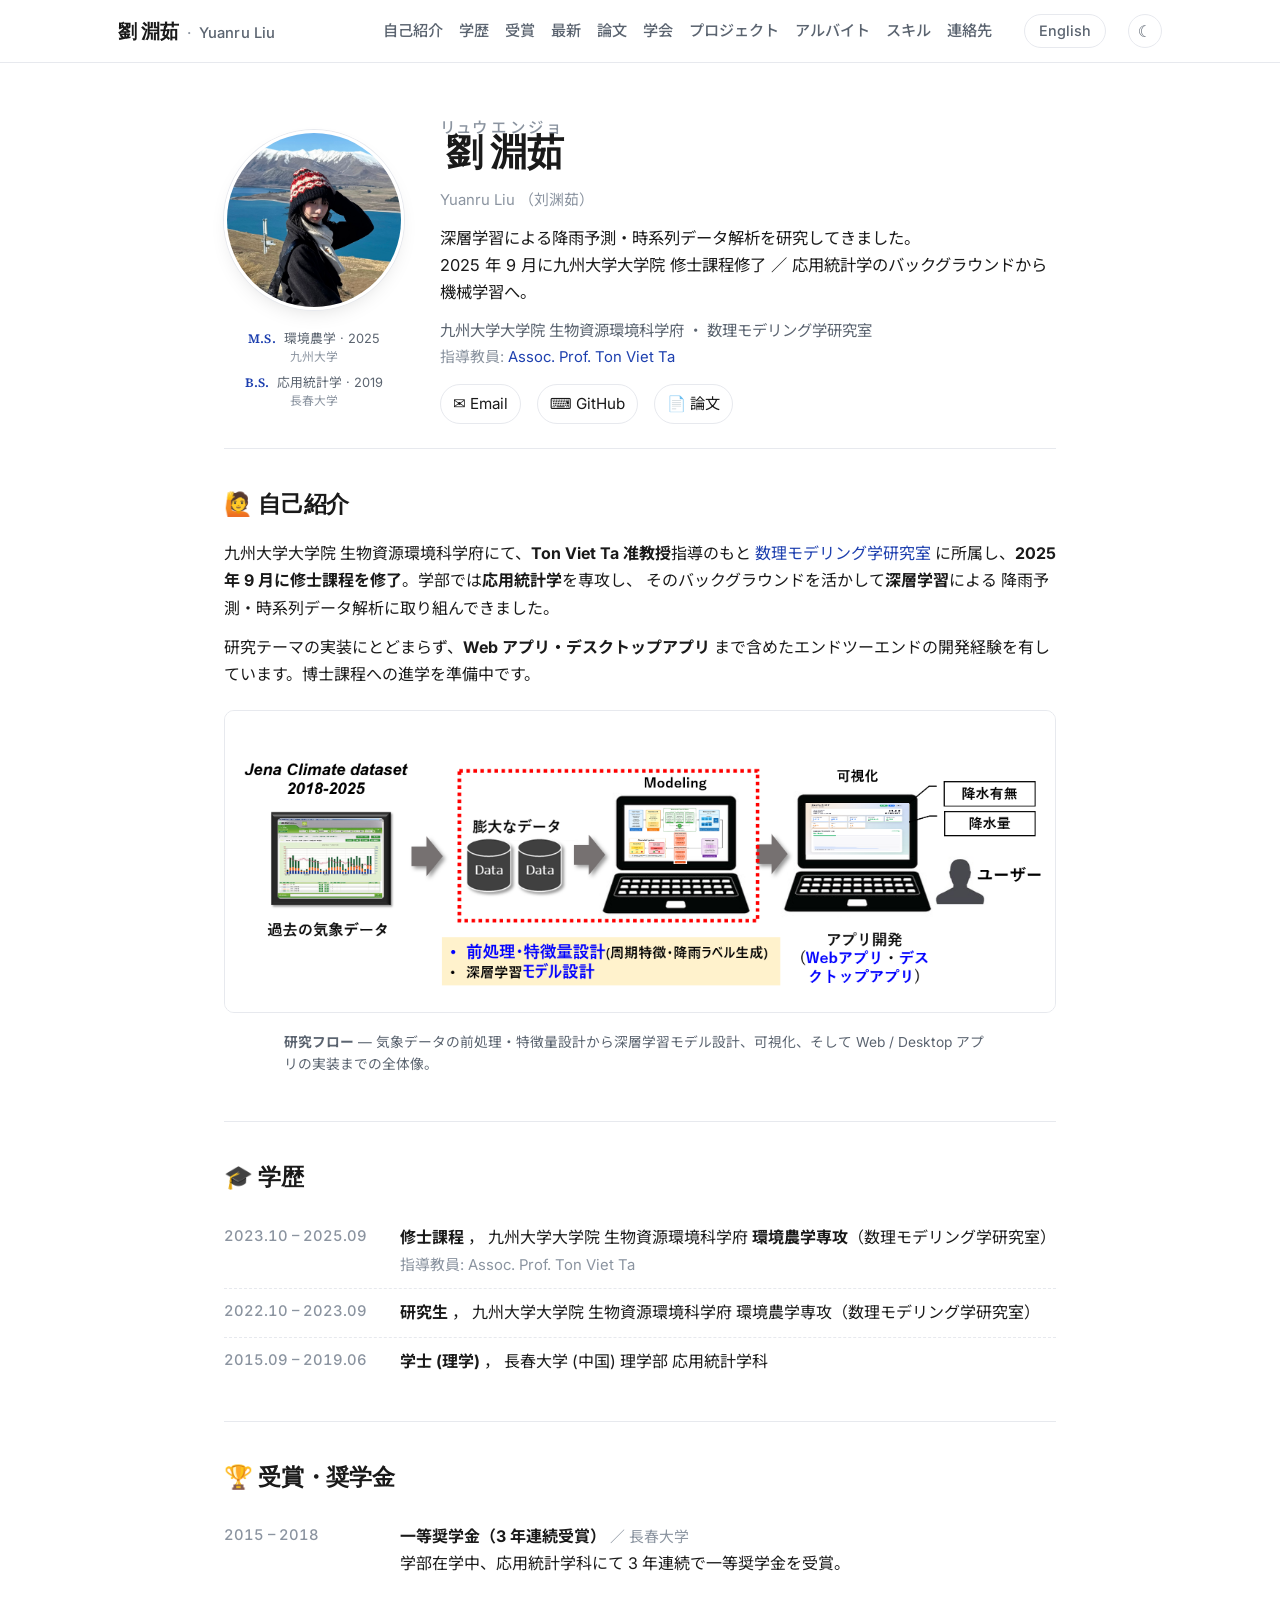
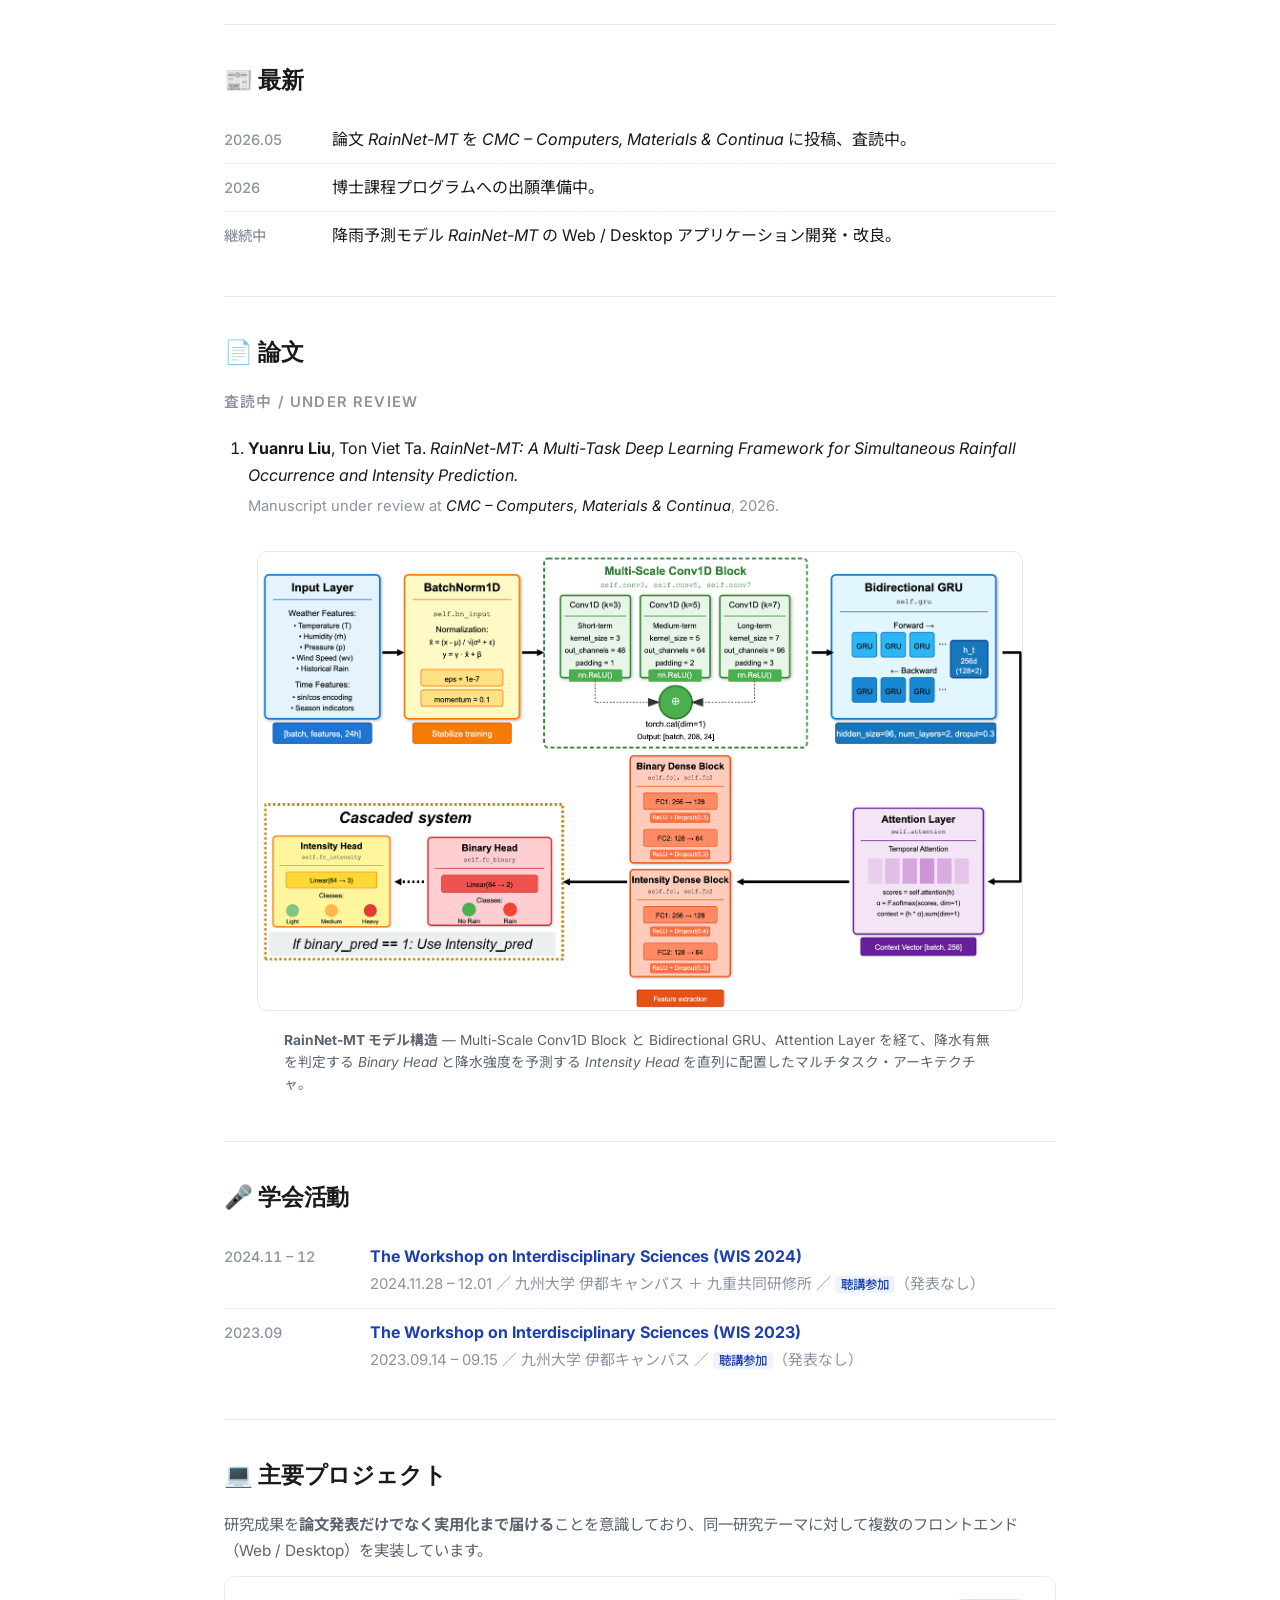
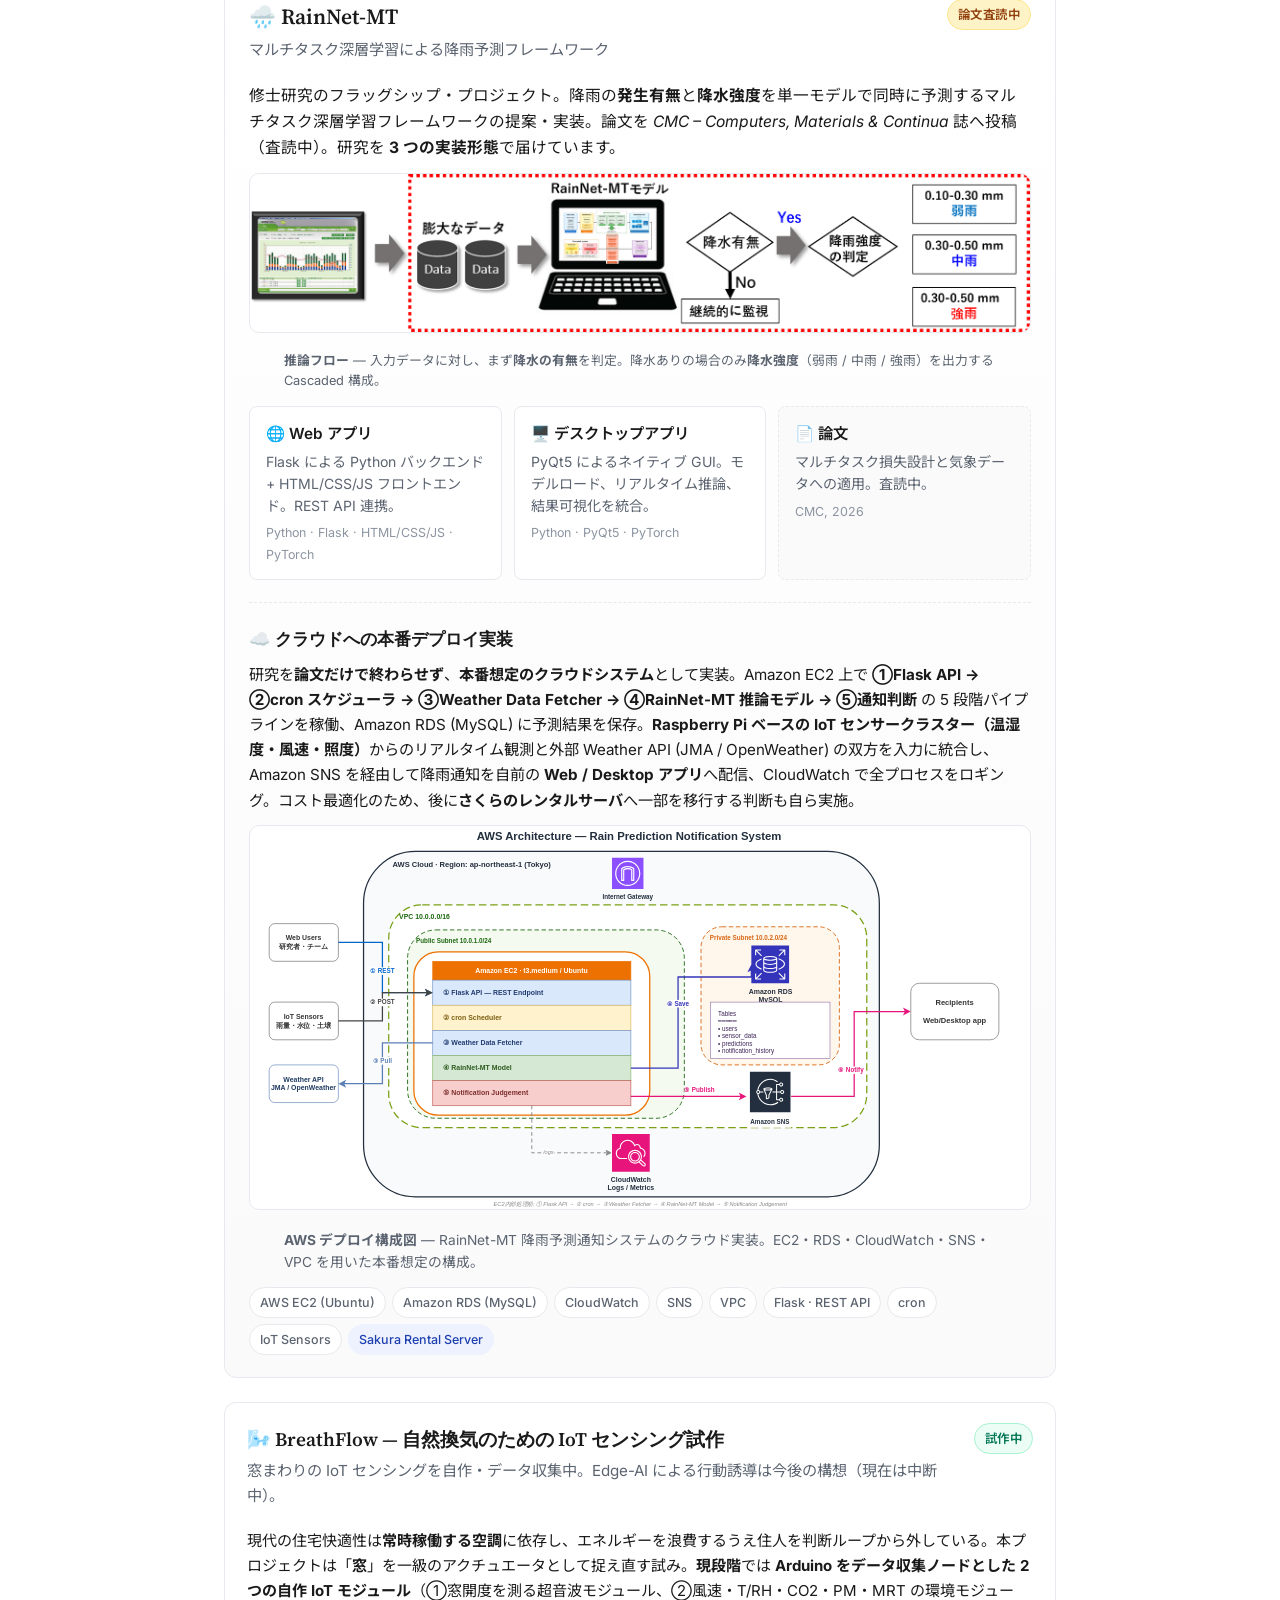
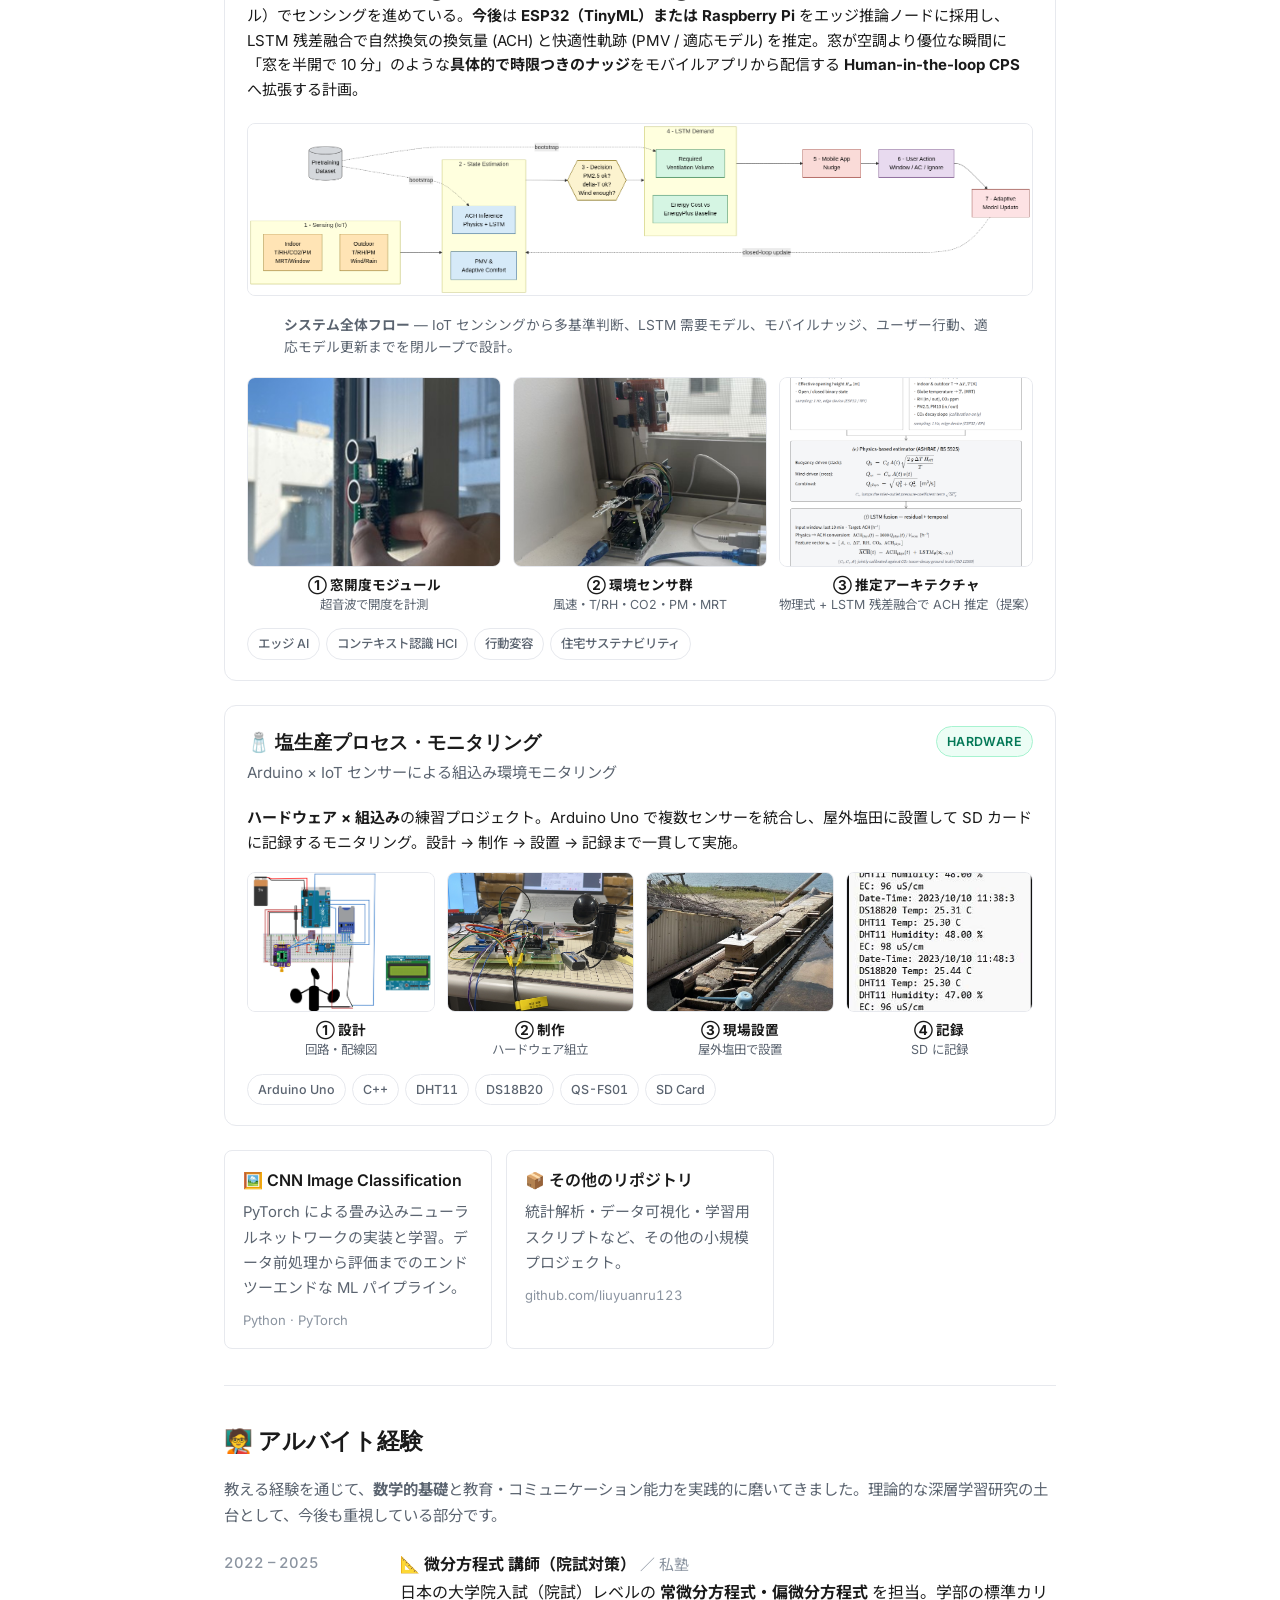
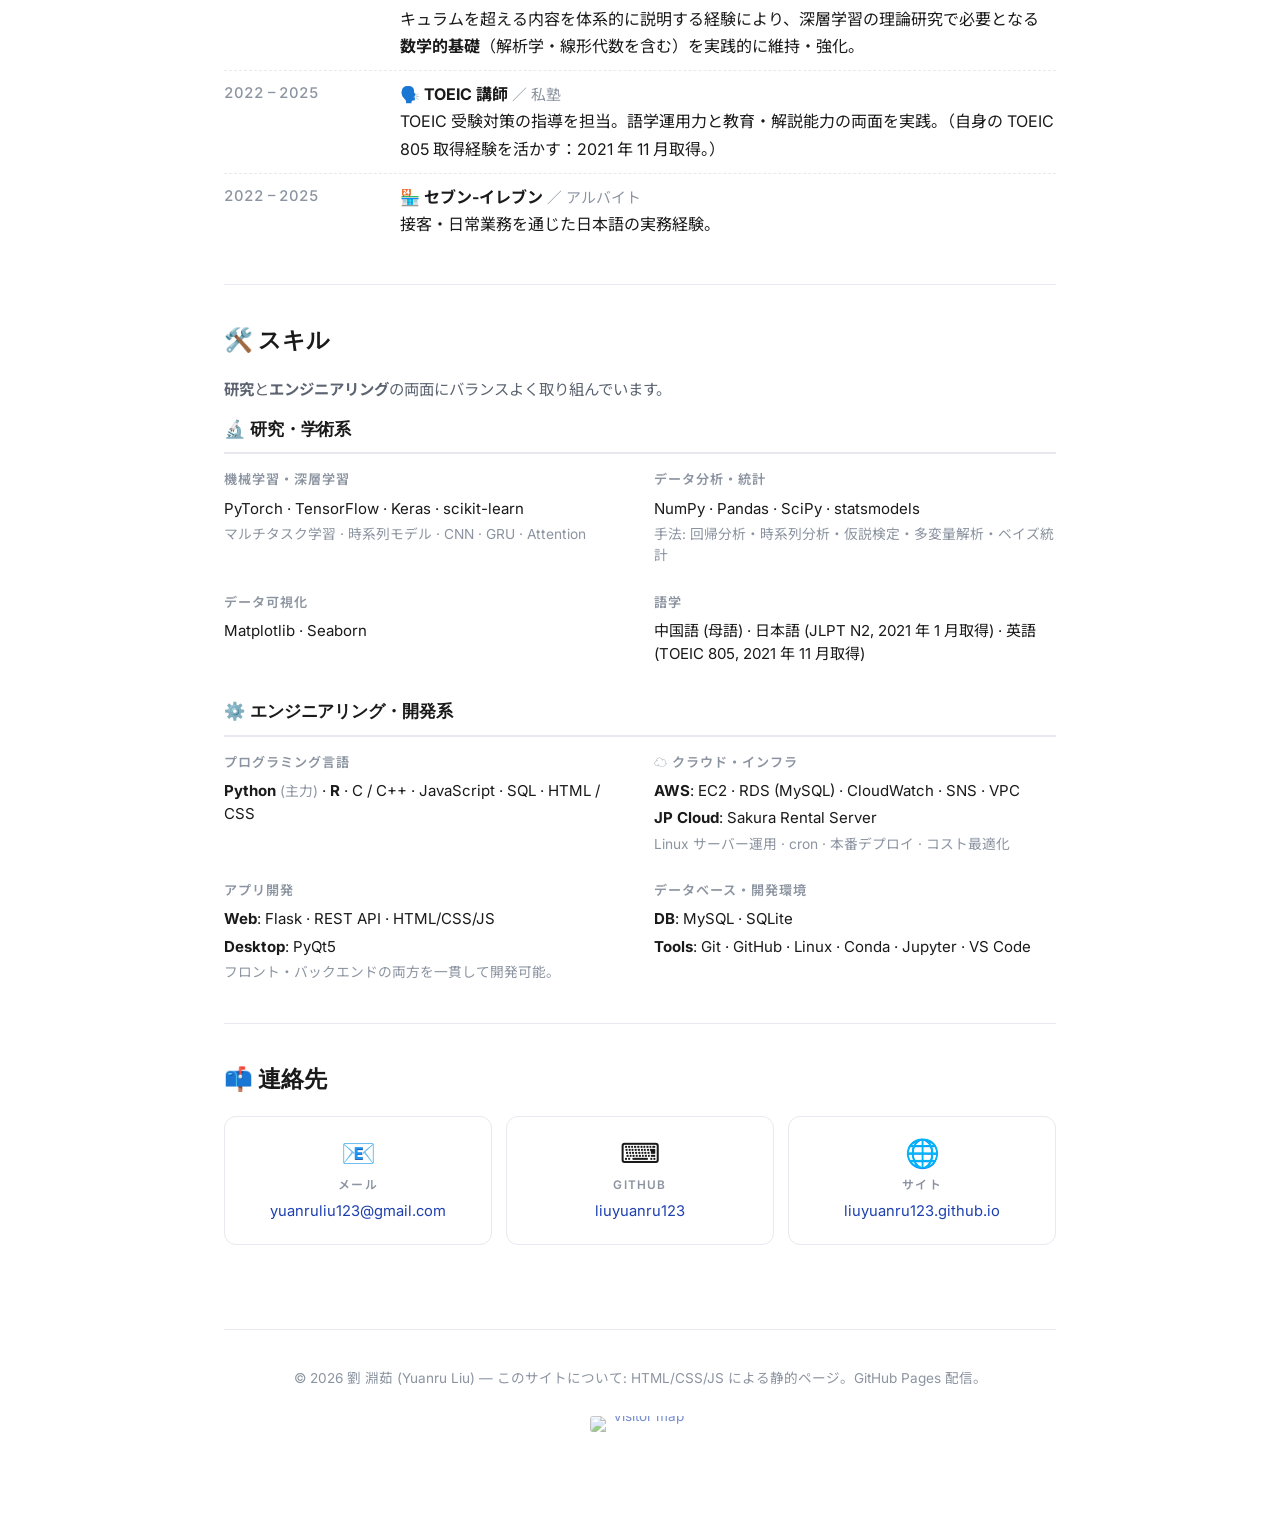
==== commit 6d19a6be: "Tighten BreathFlow architecture math; broaden deployment to ESP32 / RPi - Fix dimensional inconsiste" ====
--- a/index.html
+++ b/index.html
@@ -391,8 +391,8 @@
           </span>
         </header>
         <p class="fp-desc">
-          <span class="lang-ja">現代の住宅快適性は<strong>常時稼働する空調</strong>に依存し、エネルギーを浪費するうえ住人を判断ループから外している。本プロジェクトは「<strong>窓</strong>」を一級のアクチュエータとして捉え直す試み。<strong>現段階</strong>では <strong>Arduino ベースの 2 つの自作 IoT モジュール</strong>（①窓開度を測る超音波モジュール、②風速・T/RH・CO2・PM・MRT の環境モジュール）を製作し、センシングとデータ収集を進めている。<strong>今後</strong>は ESP32 へ移植し <strong>TinyML で LSTM をオンデバイス実行</strong>、自然換気の換気量 (ACH) と快適性軌跡 (PMV / 適応モデル) を予測したうえで、窓が空調より優位な瞬間に「窓を半開で 10 分」のような<strong>具体的で時限つきのナッジ</strong>をモバイルアプリから配信する <strong>Human-in-the-loop CPS</strong> へ拡張する計画。</span>
-          <span class="lang-en">Modern indoor comfort is dominated by <strong>always-on HVAC</strong> — energy-hungry and removing the resident from the loop. <em>BreathFlow</em> reframes the <strong>window</strong> as a first-class actuator. <strong>Current stage:</strong> two custom <strong>Arduino-based IoT modules</strong> (① ultrasonic window-aperture sensor, ② wind / T-RH / CO2 / PM / MRT stack) — sensing hardware built, data collection in progress. <strong>Planned next:</strong> port to <strong>ESP32 and run an on-device LSTM (TinyML)</strong> that infers achievable air-change rate and forecasts comfort trajectory (PMV / adaptive); a context-aware mobile companion would then deliver a <strong>concrete, time-bound nudge</strong> ("half-open for 10 min") when the window beats the AC, closing the loop into a <strong>human-in-the-loop CPS</strong>.</span>
+          <span class="lang-ja">現代の住宅快適性は<strong>常時稼働する空調</strong>に依存し、エネルギーを浪費するうえ住人を判断ループから外している。本プロジェクトは「<strong>窓</strong>」を一級のアクチュエータとして捉え直す試み。<strong>現段階</strong>では <strong>Arduino をデータ収集ノードとした 2 つの自作 IoT モジュール</strong>（①窓開度を測る超音波モジュール、②風速・T/RH・CO2・PM・MRT の環境モジュール）でセンシングを進めている。<strong>今後</strong>は <strong>ESP32（TinyML）または Raspberry Pi</strong> をエッジ推論ノードに採用し、LSTM 残差融合で自然換気の換気量 (ACH) と快適性軌跡 (PMV / 適応モデル) を推定。窓が空調より優位な瞬間に「窓を半開で 10 分」のような<strong>具体的で時限つきのナッジ</strong>をモバイルアプリから配信する <strong>Human-in-the-loop CPS</strong> へ拡張する計画。</span>
+          <span class="lang-en">Modern indoor comfort is dominated by <strong>always-on HVAC</strong> — energy-hungry and removing the resident from the loop. <em>BreathFlow</em> reframes the <strong>window</strong> as a first-class actuator. <strong>Current stage:</strong> two custom IoT modules with <strong>Arduino acting as the data-collection node</strong> (① ultrasonic window-aperture sensor, ② wind / T-RH / CO2 / PM / MRT stack) — sensing hardware built, data collection in progress. <strong>Planned next:</strong> migrate the inference node to <strong>ESP32 (TinyML) or Raspberry Pi</strong> and run a residual-fusion LSTM that infers achievable air-change rate and forecasts comfort trajectory (PMV / adaptive); a context-aware mobile companion would then deliver a <strong>concrete, time-bound nudge</strong> ("half-open for 10 min") when the window beats the AC, closing the loop into a <strong>human-in-the-loop CPS</strong>.</span>
         </p>
 
         <!-- Hero: full-width system flowchart -->
